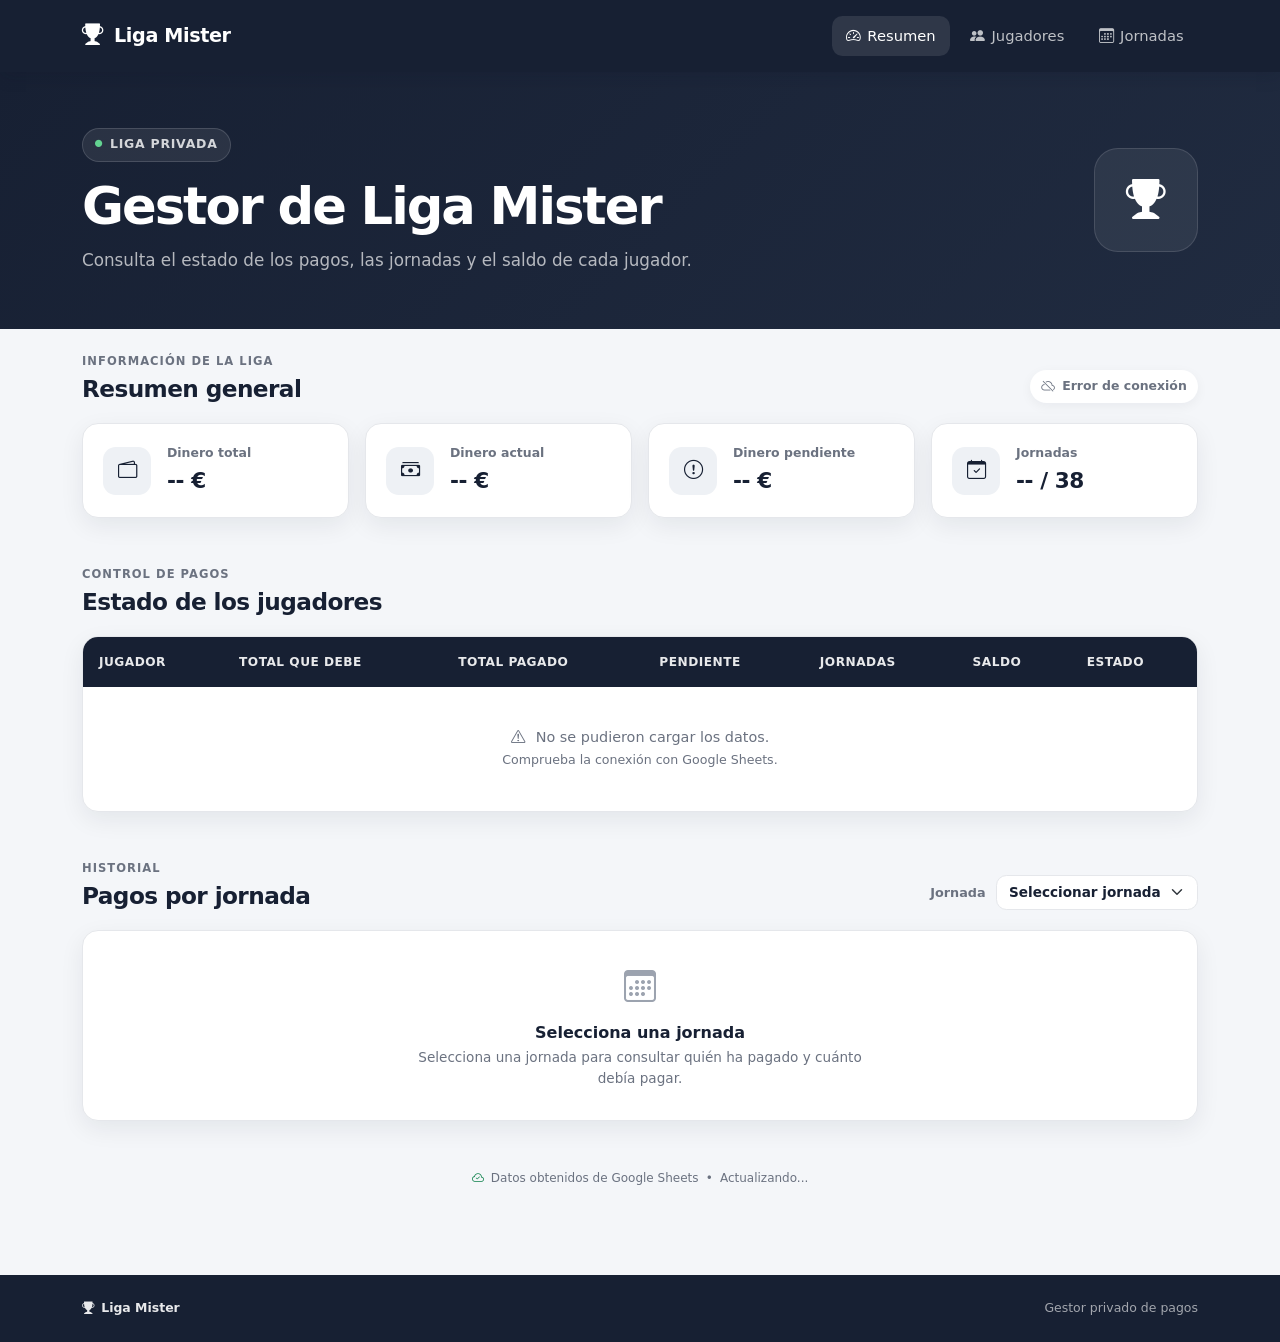
==== index.html @ 9e9d34be "Add files via upload" ====
<!DOCTYPE html>

<html lang="es">
<head>
    <meta charset="UTF-8">
    <meta name="viewport" content="width=device-width, initial-scale=1.0">

 
<title>Gestor Liga Mister</title>

<!-- Bootstrap -->
<link
    href="https://cdn.jsdelivr.net/npm/bootstrap@5.3.3/dist/css/bootstrap.min.css"
    rel="stylesheet"
>

<!-- Iconos Bootstrap -->
<link
    rel="stylesheet"
    href="https://cdn.jsdelivr.net/npm/bootstrap-icons@1.11.3/font/bootstrap-icons.min.css"
>

<!-- CSS propio -->
<link rel="stylesheet" href="style.css">
 

</head>

<body>

 
<!-- ==========================================
     NAVBAR
=========================================== -->
<nav class="navbar navbar-expand-lg navbar-dark">
    <div class="container">

        <a class="navbar-brand" href="#">
            <i class="bi bi-trophy-fill"></i>
            Liga Mister
        </a>

        <button
            class="navbar-toggler"
            type="button"
            data-bs-toggle="collapse"
            data-bs-target="#menuPrincipal"
            aria-controls="menuPrincipal"
            aria-expanded="false"
            aria-label="Mostrar menú"
        >
            <span class="navbar-toggler-icon"></span>
        </button>

        <div class="collapse navbar-collapse" id="menuPrincipal">
            <ul class="navbar-nav ms-auto">

                <li class="nav-item">
                    <a class="nav-link active" href="#resumen">
                        <i class="bi bi-speedometer2"></i>
                        Resumen
                    </a>
                </li>

                <li class="nav-item">
                    <a class="nav-link" href="#jugadores">
                        <i class="bi bi-people-fill"></i>
                        Jugadores
                    </a>
                </li>

                <li class="nav-item">
                    <a class="nav-link" href="#jornadas">
                        <i class="bi bi-calendar3"></i>
                        Jornadas
                    </a>
                </li>

            </ul>
        </div>

    </div>
</nav>


<!-- ==========================================
     CABECERA
=========================================== -->
<header class="hero">
    <div class="container">

        <div class="hero-content">

            <div>
                <span class="hero-badge">
                    <i class="bi bi-circle-fill"></i>
                    Liga privada
                </span>

                <h1>Gestor de Liga Mister</h1>

                <p>
                    Consulta el estado de los pagos, las jornadas
                    y el saldo de cada jugador.
                </p>
            </div>

            <div class="hero-icon">
                <i class="bi bi-trophy-fill"></i>
            </div>

        </div>

    </div>
</header>


<!-- ==========================================
     CONTENIDO PRINCIPAL
=========================================== -->
<main class="container py-4">


    <!-- ======================================
         RESUMEN GENERAL
    ======================================= -->
    <section id="resumen">

        <div class="section-header">
            <div>
                <span class="section-subtitle">INFORMACIÓN DE LA LIGA</span>
                <h2>Resumen general</h2>
            </div>

            <span id="estadoConexion" class="connection-status">
                <i class="bi bi-arrow-repeat"></i>
                Cargando...
            </span>
        </div>


        <div class="row g-3">

            <!-- Dinero total -->
            <div class="col-12 col-md-6 col-xl-3">
                <div class="stat-card">
                    <div class="stat-icon">
                        <i class="bi bi-wallet2"></i>
                    </div>

                    <div>
                        <span class="stat-label">Dinero total</span>
                        <strong id="dineroTotal">-- €</strong>
                    </div>
                </div>
            </div>


            <!-- Dinero actual -->
            <div class="col-12 col-md-6 col-xl-3">
                <div class="stat-card">
                    <div class="stat-icon">
                        <i class="bi bi-cash-stack"></i>
                    </div>

                    <div>
                        <span class="stat-label">Dinero actual</span>
                        <strong id="dineroActual">-- €</strong>
                    </div>
                </div>
            </div>


            <!-- Dinero pendiente -->
            <div class="col-12 col-md-6 col-xl-3">
                <div class="stat-card">
                    <div class="stat-icon">
                        <i class="bi bi-exclamation-circle"></i>
                    </div>

                    <div>
                        <span class="stat-label">Dinero pendiente</span>
                        <strong id="dineroPendiente">-- €</strong>
                    </div>
                </div>
            </div>


            <!-- Jornadas -->
            <div class="col-12 col-md-6 col-xl-3">
                <div class="stat-card">
                    <div class="stat-icon">
                        <i class="bi bi-calendar-check"></i>
                    </div>

                    <div>
                        <span class="stat-label">Jornadas</span>
                        <strong id="jornadasCompletadas">-- / 38</strong>
                    </div>
                </div>
            </div>

        </div>

    </section>


    <!-- ======================================
         JUGADORES
    ======================================= -->
    <section id="jugadores" class="mt-5">

        <div class="section-header">
            <div>
                <span class="section-subtitle">CONTROL DE PAGOS</span>
                <h2>Estado de los jugadores</h2>
            </div>
        </div>


        <div class="table-container">

            <div class="table-responsive">

                <table class="table players-table">

                    <thead>
                        <tr>
                            <th>Jugador</th>
                            <th>Total que debe</th>
                            <th>Total pagado</th>
                            <th>Pendiente</th>
                            <th>Jornadas</th>
                            <th>Saldo</th>
                            <th>Estado</th>
                        </tr>
                    </thead>

                    <tbody id="tablaJugadores">

                        <!--
                            Los jugadores se cargarán
                            automáticamente desde Google Sheets
                            mediante script.js.
                        -->

                        <tr>
                            <td colspan="7" class="loading-cell">
                                <i class="bi bi-arrow-repeat"></i>
                                Cargando jugadores...
                            </td>
                        </tr>

                    </tbody>

                </table>

            </div>

        </div>

    </section>


    <!-- ======================================
         JORNADAS
    ======================================= -->
    <section id="jornadas" class="mt-5">

        <div class="section-header">

            <div>
                <span class="section-subtitle">HISTORIAL</span>
                <h2>Pagos por jornada</h2>
            </div>

            <div class="jornada-selector">

                <label for="selectorJornada">
                    Jornada
                </label>

                <select id="selectorJornada" class="form-select">

                    <option value="">
                        Seleccionar jornada
                    </option>

                </select>

            </div>

        </div>


        <div id="jornadaInfo" class="jornada-info">

            <div class="empty-state">

                <i class="bi bi-calendar3"></i>

                <h3>Selecciona una jornada</h3>

                <p>
                    Selecciona una jornada para consultar
                    quién ha pagado y cuánto debía pagar.
                </p>

            </div>

        </div>

    </section>


    <!-- ======================================
         TABLA DE JORNADA
    ======================================= -->
    <section id="detalleJornada" class="mt-4 d-none">

        <div class="table-container">

            <div class="table-responsive">

                <table class="table jornada-table">

                    <thead>
                        <tr>
                            <th>Jugador</th>
                            <th>Posición</th>
                            <th>Cantidad</th>
                            <th>Pago</th>
                            <th>Estado</th>
                        </tr>
                    </thead>

                    <tbody id="tablaJornada">

                    </tbody>

                </table>

            </div>

        </div>

    </section>


    <!-- ======================================
         ÚLTIMA ACTUALIZACIÓN
    ======================================= -->
    <div class="last-update">

        <i class="bi bi-cloud-check"></i>

        <span>
            Datos obtenidos de Google Sheets
        </span>

        <span>•</span>

        <span id="ultimaActualizacion">
            Actualizando...
        </span>

    </div>

</main>


<!-- ==========================================
     FOOTER
=========================================== -->
<footer>

    <div class="container">

        <div class="footer-content">

            <span>
                <i class="bi bi-trophy-fill"></i>
                Liga Mister
            </span>

            <span>
                Gestor privado de pagos
            </span>

        </div>

    </div>

</footer>


<!-- Bootstrap JS -->
<script
    src="https://cdn.jsdelivr.net/npm/bootstrap@5.3.3/dist/js/bootstrap.bundle.min.js">
</script>

<!-- JavaScript propio -->
<script src="script.js"></script>
 

</body>
</html>
---- style.css ----
/* =========================================================
VARIABLES
========================================================= */

:root {
--color-fondo: #f4f6f9;
--color-superficie: #ffffff;
--color-superficie-2: #f8fafc;

--color-principal: #172033;
--color-principal-2: #202b40;

--color-texto: #172033;
--color-texto-secundario: #6b7280;
--color-texto-claro: #ffffff;

--color-borde: #e5e7eb;

--color-exito: #198754;
--color-exito-fondo: #eaf7ef;

--color-pendiente: #dc3545;
--color-pendiente-fondo: #fdf0f1;

--color-aviso: #f59e0b;
--color-aviso-fondo: #fff7e6;

--sombra: 0 0.5rem 1.5rem rgba(15, 23, 42, 0.07);
--sombra-hover: 0 0.75rem 2rem rgba(15, 23, 42, 0.12);

--radio: 1rem;
--radio-pequeno: 0.65rem;
}

/* =========================================================
GENERAL
========================================================= */

* {
  box-sizing: border-box;
  }

html {
scroll-behavior: smooth;
}

body {
margin: 0;
background: var(--color-fondo);
color: var(--color-texto);
font-family:
Inter,
system-ui,
-apple-system,
BlinkMacSystemFont,
"Segoe UI",
sans-serif;
line-height: 1.5;
}

a {
text-decoration: none;
}

section {
scroll-margin-top: 5rem;
}

/* =========================================================
NAVBAR
========================================================= */

.navbar {
background: var(--color-principal);
min-height: 4.5rem;
box-shadow: 0 0.25rem 1rem rgba(15, 23, 42, 0.15);
}

.navbar-brand {
display: flex;
align-items: center;
gap: 0.65rem;

 
color: #ffffff !important;

font-size: 1.2rem;
font-weight: 700;
letter-spacing: -0.02em;
 

}

.navbar-brand i {
font-size: 1.35rem;
}

.navbar-nav {
gap: 0.35rem;
}

.nav-link {
display: flex;
align-items: center;
gap: 0.4rem;

 
color: rgba(255, 255, 255, 0.72) !important;

padding: 0.55rem 0.9rem !important;

border-radius: var(--radio-pequeno);

font-size: 0.92rem;
font-weight: 500;

transition:
    background-color 0.2s ease,
    color 0.2s ease;
 

}

.nav-link:hover,
.nav-link.active {
color: #ffffff !important;
background: rgba(255, 255, 255, 0.1);
}

.navbar-toggler {
border-color: rgba(255, 255, 255, 0.25);
}

.navbar-toggler:focus {
box-shadow: none;
}

/* =========================================================
HERO
========================================================= */

.hero {
background:
linear-gradient(
135deg,
var(--color-principal),
var(--color-principal-2)
);

 
color: var(--color-texto-claro);

padding: 3.5rem 0;
 

}

.hero-content {
display: flex;
align-items: center;
justify-content: space-between;

 
gap: 2rem;
 

}

.hero-badge {
display: inline-flex;
align-items: center;
gap: 0.45rem;

 
margin-bottom: 0.9rem;
padding: 0.4rem 0.75rem;

border: 1px solid rgba(255, 255, 255, 0.14);
border-radius: 2rem;

background: rgba(255, 255, 255, 0.08);

color: rgba(255, 255, 255, 0.8);

font-size: 0.78rem;
font-weight: 600;
text-transform: uppercase;
letter-spacing: 0.06em;
 

}

.hero-badge i {
color: #63d391;
font-size: 0.45rem;
}

.hero h1 {
margin: 0 0 0.65rem;

 
font-size: clamp(2rem, 4vw, 3.2rem);
font-weight: 800;

letter-spacing: -0.04em;
 

}

.hero p {
max-width: 40rem;

 
margin: 0;

color: rgba(255, 255, 255, 0.68);

font-size: 1.05rem;
 

}

.hero-icon {
display: flex;
align-items: center;
justify-content: center;

 
width: 6.5rem;
height: 6.5rem;

flex-shrink: 0;

border: 1px solid rgba(255, 255, 255, 0.12);
border-radius: 1.5rem;

background: rgba(255, 255, 255, 0.07);

font-size: 2.5rem;
 

}

/* =========================================================
CABECERAS DE SECCIÓN
========================================================= */

.section-header {
display: flex;
align-items: flex-end;
justify-content: space-between;

 
gap: 1.5rem;

margin-bottom: 1.25rem;
 

}

.section-subtitle {
display: block;

 
margin-bottom: 0.3rem;

color: var(--color-texto-secundario);

font-size: 0.72rem;
font-weight: 700;
letter-spacing: 0.09em;
 

}

.section-header h2 {
margin: 0;

 
color: var(--color-principal);

font-size: 1.45rem;
font-weight: 750;

letter-spacing: -0.025em;
 

}

/* =========================================================
ESTADO DE CONEXIÓN
========================================================= */

.connection-status {
display: inline-flex;
align-items: center;
gap: 0.45rem;

 
padding: 0.4rem 0.7rem;

border-radius: 2rem;

background: var(--color-superficie);

color: var(--color-texto-secundario);

box-shadow: 0 0.2rem 0.75rem rgba(15, 23, 42, 0.05);

font-size: 0.78rem;
font-weight: 600;
 

}

.connection-status i {
font-size: 0.85rem;
}

/* =========================================================
TARJETAS DE ESTADÍSTICAS
========================================================= */

.stat-card {
display: flex;
align-items: center;

 
gap: 1rem;

height: 100%;

padding: 1.25rem;

border: 1px solid var(--color-borde);
border-radius: var(--radio);

background: var(--color-superficie);

box-shadow: var(--sombra);

transition:
    transform 0.2s ease,
    box-shadow 0.2s ease;
 

}

.stat-card:hover {
transform: translateY(-0.15rem);
box-shadow: var(--sombra-hover);
}

.stat-icon {
display: flex;
align-items: center;
justify-content: center;

 
width: 3rem;
height: 3rem;

flex-shrink: 0;

border-radius: 0.8rem;

background: #eef1f5;

color: var(--color-principal);

font-size: 1.2rem;
 

}

.stat-label {
display: block;

margin-bottom: 0.15rem;

color: var(--color-texto-secundario);

font-size: 0.78rem;
font-weight: 600;


}

.stat-card strong {
display: block;

 
color: var(--color-principal);

font-size: 1.35rem;
font-weight: 750;

letter-spacing: -0.02em;
 

}

/* =========================================================
TABLAS
========================================================= */

.table-container {
overflow: hidden;
border: 1px solid var(--color-borde);
border-radius: var(--radio);

background: var(--color-superficie);

box-shadow: var(--sombra);
}

.table {
margin: 0;

 
--bs-table-bg: transparent;
 

}

.players-table thead,
.jornada-table thead {
background: var(--color-principal);
}

.players-table thead th,
.jornada-table thead th {
padding: 1rem;

 
border: 0;

color: rgba(255, 255, 255, 0.9);

font-size: 0.76rem;
font-weight: 700;

text-transform: uppercase;
letter-spacing: 0.04em;

white-space: nowrap;
 

}

.players-table tbody td,
.jornada-table tbody td {
padding: 1rem;

 
border-color: var(--color-borde);

color: var(--color-texto);

font-size: 0.9rem;

vertical-align: middle;
 

}

.players-table tbody tr,
.jornada-table tbody tr {
transition: background-color 0.15s ease;
}

.players-table tbody tr:hover,
.jornada-table tbody tr:hover {
background: var(--color-superficie-2);
}

.players-table tbody tr:last-child td,
.jornada-table tbody tr:last-child td {
border-bottom: 0;
}

/* =========================================================
CELDA DE JUGADOR
========================================================= */

.player-name {
display: flex;
align-items: center;
gap: 0.7rem;

 
font-weight: 700;
 

}

.player-avatar {
display: flex;
align-items: center;
justify-content: center;

 
width: 2.2rem;
height: 2.2rem;

flex-shrink: 0;

border-radius: 50%;

background: var(--color-principal);

color: #ffffff;

font-size: 0.75rem;
font-weight: 700;
 

}

/* =========================================================
ESTADOS
========================================================= */

.status-badge {
display: inline-flex;
align-items: center;
gap: 0.35rem;

 
padding: 0.4rem 0.65rem;

border-radius: 2rem;

font-size: 0.74rem;
font-weight: 700;

white-space: nowrap;
 

}

.status-badge.paid {
background: var(--color-exito-fondo);
color: var(--color-exito);
}

.status-badge.pending {
background: var(--color-pendiente-fondo);
color: var(--color-pendiente);
}

.status-badge.partial {
background: var(--color-aviso-fondo);
color: #a16207;
}

/* =========================================================
CANTIDADES
========================================================= */

.amount {
font-weight: 700;
white-space: nowrap;
}

.amount-positive {
color: var(--color-exito);
}

.amount-negative {
color: var(--color-pendiente);
}

.amount-neutral {
color: var(--color-texto);
}

/* =========================================================
JORNADAS
========================================================= */

.jornada-selector {
display: flex;
align-items: center;

 
gap: 0.65rem;
 

}

.jornada-selector label {
color: var(--color-texto-secundario);

 
font-size: 0.8rem;
font-weight: 600;

white-space: nowrap;
 

}

.jornada-selector .form-select {
min-width: 10rem;

 
border-color: var(--color-borde);
border-radius: var(--radio-pequeno);

background-color: var(--color-superficie);

color: var(--color-texto);

font-size: 0.85rem;
font-weight: 600;
 

}

.jornada-selector .form-select:focus {
border-color: #9ca3af;

 
box-shadow: 0 0 0 0.2rem rgba(23, 32, 51, 0.08);
 

}

/* =========================================================
INFORMACIÓN DE JORNADA
========================================================= */

.jornada-info {
min-height: 10rem;

 
border: 1px solid var(--color-borde);
border-radius: var(--radio);

background: var(--color-superficie);

box-shadow: var(--sombra);
 

}

.empty-state {
display: flex;
flex-direction: column;
align-items: center;
justify-content: center;

 
min-height: 10rem;

padding: 2rem;

text-align: center;
 

}

.empty-state > i {
margin-bottom: 0.75rem;

 
color: #9ca3af;

font-size: 2rem;
 

}

.empty-state h3 {
margin: 0 0 0.35rem;

 
color: var(--color-principal);

font-size: 1rem;
font-weight: 700;
 

}

.empty-state p {
max-width: 30rem;

 
margin: 0;

color: var(--color-texto-secundario);

font-size: 0.85rem;
 

}

/* =========================================================
CARGANDO
========================================================= */

.loading-cell {
padding: 2.5rem !important;

 
color: var(--color-texto-secundario) !important;

text-align: center;
 

}

.loading-cell i {
display: inline-block;

 
margin-right: 0.4rem;

animation: girar 1s linear infinite;
 

}

@keyframes girar {
from {
transform: rotate(0deg);
}

 
to {
    transform: rotate(360deg);
}
 

}

/* =========================================================
ÚLTIMA ACTUALIZACIÓN
========================================================= */

.last-update {
display: flex;
align-items: center;
justify-content: center;

 
gap: 0.45rem;

margin-top: 2rem;
padding: 1rem;

color: var(--color-texto-secundario);

font-size: 0.75rem;

text-align: center;
 

}

.last-update i {
color: var(--color-exito);
}

/* =========================================================
FOOTER
========================================================= */

footer {
margin-top: 3rem;

 
background: var(--color-principal);

color: rgba(255, 255, 255, 0.6);
 

}

.footer-content {
display: flex;
align-items: center;
justify-content: space-between;

 
gap: 1rem;

padding: 1.5rem 0;

font-size: 0.78rem;
 

}

.footer-content span:first-child {
display: flex;
align-items: center;
gap: 0.45rem;

 
color: rgba(255, 255, 255, 0.9);

font-weight: 700;
 

}

/* =========================================================
RESPONSIVE - TABLET
========================================================= */

@media (max-width: 991.98px) {

 
.hero {
    padding: 3rem 0;
}

.hero-icon {
    width: 5.5rem;
    height: 5.5rem;
}

.section-header {
    align-items: flex-start;
    flex-direction: column;
}

.jornada-selector {
    width: 100%;
}

.jornada-selector .form-select {
    width: 100%;
}
 

}

/* =========================================================
RESPONSIVE - MÓVIL
========================================================= */

@media (max-width: 767.98px) {

 
.hero {
    padding: 2.5rem 0;
}

.hero-content {
    align-items: flex-start;
}

.hero-icon {
    display: none;
}

.hero h1 {
    font-size: 2rem;
}

.hero p {
    font-size: 0.92rem;
}

.section-header {
    margin-bottom: 1rem;
}

.section-header h2 {
    font-size: 1.25rem;
}

.connection-status {
    align-self: flex-start;
}

.stat-card {
    padding: 1rem;
}

.stat-card strong {
    font-size: 1.2rem;
}

.players-table thead th,
.players-table tbody td,
.jornada-table thead th,
.jornada-table tbody td {
    padding: 0.8rem;
}

.footer-content {
    align-items: flex-start;
    flex-direction: column;
}
 

}

/* =========================================================
RESPONSIVE - MÓVIL PEQUEÑO
========================================================= */

@media (max-width: 575.98px) {

 
main.container {
    padding-left: 1rem;
    padding-right: 1rem;
}

.hero h1 {
    font-size: 1.8rem;
}

.stat-card {
    min-height: 5rem;
}

.jornada-selector {
    align-items: flex-start;
    flex-direction: column;
}

.jornada-selector label {
    margin-bottom: -0.25rem;
}

.last-update {
    align-items: flex-start;
    flex-wrap: wrap;
}
}

/* =========================================================
   TABLAS EN MÓVIL - FORMATO TARJETA
========================================================= */

@media (max-width: 767.98px) {

    /* -----------------------------------------------------
       TABLA DE JUGADORES
    ----------------------------------------------------- */

    .players-table {
        width: 100%;
        min-width: 0 !important;
        border-collapse: separate;
        border-spacing: 0 0.75rem;
    }

    .players-table thead {
        display: none;
    }

    .players-table tbody {
        display: block;
        width: 100%;
    }

    .players-table tbody tr {
        display: grid;
        grid-template-columns: 1fr 1fr;
        gap: 0;

        width: 100%;

        margin: 0;
        padding: 0.9rem;

        border: 1px solid var(--color-borde);
        border-radius: var(--radio);

        background: var(--color-superficie);

        box-shadow: var(--sombra);

        transition:
            transform 0.2s ease,
            box-shadow 0.2s ease;
    }

    .players-table tbody tr:hover {
        background: var(--color-superficie);
        transform: none;
        box-shadow: var(--sombra-hover);
    }

    .players-table tbody td {
        display: flex;
        align-items: center;
        justify-content: space-between;

        min-width: 0;

        padding: 0.65rem 0;

        border: 0;
        border-bottom: 1px solid var(--color-borde);

        font-size: 0.85rem;

        text-align: right;
    }

    .players-table tbody td:last-child {
        border-bottom: 0;
    }

    /* -----------------------------------------------------
       NOMBRE DEL JUGADOR
       Ocupa toda la primera fila
    ----------------------------------------------------- */

    .players-table tbody td:first-child {
        grid-column: 1 / -1;

        justify-content: flex-start;

        padding-top: 0;
        padding-bottom: 0.85rem;

        margin-bottom: 0.2rem;

        border-bottom: 1px solid var(--color-borde);

        text-align: left;
    }

    .players-table .player-name {
        width: 100%;
        gap: 0.65rem;
    }

    .players-table .player-avatar {
        width: 2.3rem;
        height: 2.3rem;
    }

    /* -----------------------------------------------------
       ETIQUETAS DE LOS CAMPOS
    ----------------------------------------------------- */

    .players-table tbody td:nth-child(2)::before {
        content: "Total que debe";
    }

    .players-table tbody td:nth-child(3)::before {
        content: "Total pagado";
    }

    .players-table tbody td:nth-child(4)::before {
        content: "Pendiente";
    }

    .players-table tbody td:nth-child(5)::before {
        content: "Jornadas";
    }

    .players-table tbody td:nth-child(6)::before {
        content: "Saldo";
    }

    .players-table tbody td:nth-child(7)::before {
        content: "Estado";
    }

    .players-table tbody td::before {
        color: var(--color-texto-secundario);

        font-size: 0.76rem;
        font-weight: 600;

        text-align: left;
    }

    /* -----------------------------------------------------
       ESTADO
    ----------------------------------------------------- */

    .players-table tbody td:last-child {
        border-bottom: 0;
    }


    /* =====================================================
       TABLA DE JORNADA
    ===================================================== */

    .jornada-table {
        width: 100%;
        min-width: 0 !important;

        border-collapse: separate;
        border-spacing: 0 0.75rem;
    }

    .jornada-table thead {
        display: none;
    }

    .jornada-table tbody {
        display: block;
        width: 100%;
    }

    .jornada-table tbody tr {
        display: grid;
        grid-template-columns: 1fr 1fr;

        width: 100%;

        margin-bottom: 0.75rem;
        padding: 0.9rem;

        border: 1px solid var(--color-borde);
        border-radius: var(--radio);

        background: var(--color-superficie);

        box-shadow: var(--sombra);
    }

    .jornada-table tbody tr:hover {
        background: var(--color-superficie);
    }

    .jornada-table tbody td {
        display: flex;
        align-items: center;
        justify-content: space-between;

        min-width: 0;

        padding: 0.65rem 0;

        border: 0;
        border-bottom: 1px solid var(--color-borde);

        font-size: 0.84rem;

        text-align: right;
    }

    .jornada-table tbody td:first-child {
        grid-column: 1 / -1;

        justify-content: flex-start;

        padding-top: 0;
        padding-bottom: 0.85rem;

        margin-bottom: 0.2rem;

        border-bottom: 1px solid var(--color-borde);

        font-weight: 700;

        text-align: left;
    }

    .jornada-table tbody td:last-child {
        border-bottom: 0;
    }

    /* -----------------------------------------------------
       ETIQUETAS TABLA JORNADA
       
       Si tu tabla tiene estas columnas:
       Jugador / Cantidad / Pagado / Posición / Estado
    ----------------------------------------------------- */
.jornada-table tbody td:nth-child(2)::before {
    content: "Posición";
}

.jornada-table tbody td:nth-child(3)::before {
    content: "Cantidad";
}

.jornada-table tbody td:nth-child(4)::before {
    content: "Pagado";
}

.jornada-table tbody td:nth-child(5)::before {
    content: "Estado";
}

    .jornada-table tbody td::before {
        color: var(--color-texto-secundario);

        font-size: 0.76rem;
        font-weight: 600;
        margin-right: 1rem;
        text-align: left;
    }


    /* =====================================================
       CONTENEDORES
    ===================================================== */

    .table-container {
        overflow: visible;

        border: 0;
        background: transparent;
        box-shadow: none;
    }

    .players-table-wrapper,
    .jornada-table-wrapper {
        overflow: visible;
    }
}


/* =========================================================
   MÓVILES MUY PEQUEÑOS
========================================================= */

@media (max-width: 400px) {

    .players-table tbody tr,
    .jornada-table tbody tr {
        padding: 0.8rem;
    }

    .players-table tbody td,
    .jornada-table tbody td {
        font-size: 0.82rem;
    }

    .players-table tbody td::before,
    .jornada-table tbody td::before {
        font-size: 0.72rem;
    }

    .players-table .player-avatar {
        width: 2.1rem;
        height: 2.1rem;
    }
}
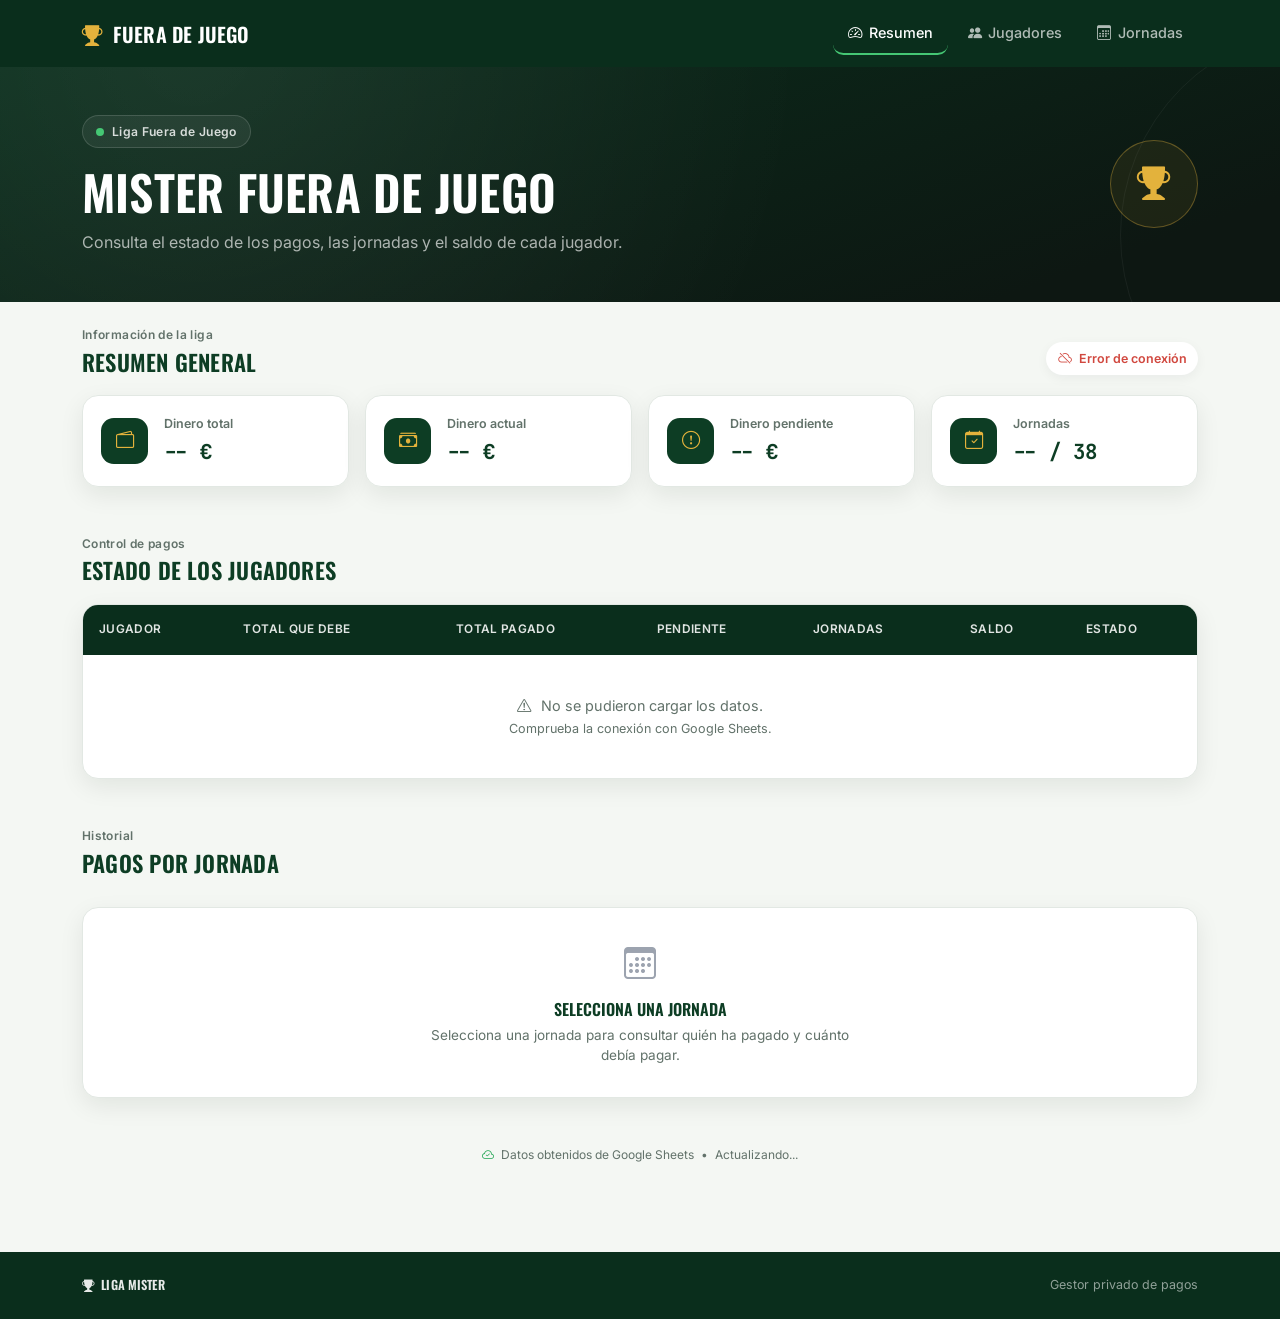
==== commit ecbd8acd: "Add files via upload" ====
--- a/index.html
+++ b/index.html
@@ -37,7 +37,7 @@
 
         <a class="navbar-brand" href="#">
             <i class="bi bi-trophy-fill"></i>
-            Liga Mister
+            Fuera de Juego
         </a>
 
         <button
@@ -93,11 +93,11 @@
 
             <div>
                 <span class="hero-badge">
-                    <i class="bi bi-circle-fill"></i>
-                    Liga privada
+                    <span class="punto-en-vivo"></span>
+                    Liga Fuera de Juego
                 </span>
 
-                <h1>Gestor de Liga Mister</h1>
+                <h1>Mister Fuera de Juego</h1>
 
                 <p>
                     Consulta el estado de los pagos, las jornadas
@@ -128,11 +128,11 @@
 
         <div class="section-header">
             <div>
-                <span class="section-subtitle">INFORMACIÓN DE LA LIGA</span>
+                <span class="section-subtitle">Información de la liga</span>
                 <h2>Resumen general</h2>
             </div>
 
-            <span id="estadoConexion" class="connection-status">
+            <span id="estadoConexion" class="connection-status status-loading">
                 <i class="bi bi-arrow-repeat"></i>
                 Cargando...
             </span>
@@ -142,7 +142,7 @@
         <div class="row g-3">
 
             <!-- Dinero total -->
-            <div class="col-12 col-md-6 col-xl-3">
+            <div class="col-6 col-xl-3">
                 <div class="stat-card">
                     <div class="stat-icon">
                         <i class="bi bi-wallet2"></i>
@@ -157,7 +157,7 @@
 
 
             <!-- Dinero actual -->
-            <div class="col-12 col-md-6 col-xl-3">
+            <div class="col-6 col-xl-3">
                 <div class="stat-card">
                     <div class="stat-icon">
                         <i class="bi bi-cash-stack"></i>
@@ -172,7 +172,7 @@
 
 
             <!-- Dinero pendiente -->
-            <div class="col-12 col-md-6 col-xl-3">
+            <div class="col-6 col-xl-3">
                 <div class="stat-card">
                     <div class="stat-icon">
                         <i class="bi bi-exclamation-circle"></i>
@@ -187,7 +187,7 @@
 
 
             <!-- Jornadas -->
-            <div class="col-12 col-md-6 col-xl-3">
+            <div class="col-6 col-xl-3">
                 <div class="stat-card">
                     <div class="stat-icon">
                         <i class="bi bi-calendar-check"></i>
@@ -212,7 +212,7 @@
 
         <div class="section-header">
             <div>
-                <span class="section-subtitle">CONTROL DE PAGOS</span>
+                <span class="section-subtitle">Control de pagos</span>
                 <h2>Estado de los jugadores</h2>
             </div>
         </div>
@@ -270,23 +270,29 @@
         <div class="section-header">
 
             <div>
-                <span class="section-subtitle">HISTORIAL</span>
+                <span class="section-subtitle">Historial</span>
                 <h2>Pagos por jornada</h2>
             </div>
 
-            <div class="jornada-selector">
-
-                <label for="selectorJornada">
-                    Jornada
-                </label>
-
-                <select id="selectorJornada" class="form-select">
-
-                    <option value="">
-                        Seleccionar jornada
-                    </option>
-
-                </select>
+        </div>
+
+        <!--
+            Calendario de jornadas en formato de fichas
+            deslizables, en lugar de un desplegable.
+        -->
+        <div class="jornada-selector-wrapper">
+
+            <div
+                id="selectorJornada"
+                class="jornada-pills"
+                role="tablist"
+                aria-label="Selector de jornada"
+            >
+
+                <!--
+                    Las fichas de jornada se generan
+                    automáticamente mediante script.js.
+                -->
 
             </div>
 
@@ -404,4 +410,4 @@
  
 
 </body>
-</html>
+</html>
--- a/style.css
+++ b/style.css
@@ -1,35 +1,58 @@
+/* =========================================================
+FUENTES
+========================================================= */
+
+@import url("https://fonts.googleapis.com/css2?family=Oswald:wght@500;600;700&family=Inter:wght@400;500;600;700&family=JetBrains+Mono:wght@500;700&display=swap");
+
 /* =========================================================
 VARIABLES
+
+Paleta "Marcador nocturno": césped bajo focos de estadio.
 ========================================================= */
 
 :root {
---color-fondo: #f4f6f9;
+--color-fondo: #0d1712;
+--color-fondo-2: #142219;
+
 --color-superficie: #ffffff;
---color-superficie-2: #f8fafc;
-
---color-principal: #172033;
---color-principal-2: #202b40;
-
---color-texto: #172033;
---color-texto-secundario: #6b7280;
+--color-superficie-2: #f4f7f3;
+
+--color-principal: #0d3d24;
+--color-principal-2: #0a2e1c;
+
+--color-cesped: #2ba85a;
+--color-cesped-claro: #45c774;
+
+--color-oro: #e3b23c;
+--color-oro-fondo: #fbf1dc;
+
+--color-texto: #142219;
+--color-texto-secundario: #62726a;
 --color-texto-claro: #ffffff;
 
---color-borde: #e5e7eb;
-
---color-exito: #198754;
---color-exito-fondo: #eaf7ef;
-
---color-pendiente: #dc3545;
---color-pendiente-fondo: #fdf0f1;
-
---color-aviso: #f59e0b;
---color-aviso-fondo: #fff7e6;
-
---sombra: 0 0.5rem 1.5rem rgba(15, 23, 42, 0.07);
---sombra-hover: 0 0.75rem 2rem rgba(15, 23, 42, 0.12);
+--color-borde: #e2e8e3;
+--color-borde-oscuro: rgba(255, 255, 255, 0.12);
+
+--color-exito: #2ba85a;
+--color-exito-fondo: #e9f7ee;
+
+--color-pendiente: #d1483f;
+--color-pendiente-fondo: #fbeae8;
+
+--color-aviso: #e3b23c;
+--color-aviso-fondo: #fbf1dc;
+
+--fuente-titular: "Oswald", "Segoe UI", sans-serif;
+--fuente-cuerpo: "Inter", system-ui, -apple-system, "Segoe UI", sans-serif;
+--fuente-marcador: "JetBrains Mono", "Courier New", monospace;
+
+--sombra: 0 0.5rem 1.5rem rgba(10, 25, 15, 0.08);
+--sombra-hover: 0 0.9rem 2rem rgba(10, 25, 15, 0.14);
 
 --radio: 1rem;
 --radio-pequeno: 0.65rem;
+
+--velocidad: 0.2s;
 }
 
 /* =========================================================
@@ -37,24 +60,34 @@
 ========================================================= */
 
 * {
-  box-sizing: border-box;
-  }
+box-sizing: border-box;
+}
 
 html {
 scroll-behavior: smooth;
 }
 
+@media (prefers-reduced-motion: reduce) {
+
+    html {
+        scroll-behavior: auto;
+    }
+
+    *,
+    *::before,
+    *::after {
+        animation-duration: 0.001ms !important;
+        animation-iteration-count: 1 !important;
+        transition-duration: 0.001ms !important;
+        scroll-behavior: auto !important;
+    }
+}
+
 body {
 margin: 0;
-background: var(--color-fondo);
+background: var(--color-superficie-2);
 color: var(--color-texto);
-font-family:
-Inter,
-system-ui,
--apple-system,
-BlinkMacSystemFont,
-"Segoe UI",
-sans-serif;
+font-family: var(--fuente-cuerpo);
 line-height: 1.5;
 }
 
@@ -66,37 +99,51 @@
 scroll-margin-top: 5rem;
 }
 
+h1,
+h2,
+h3 {
+font-family: var(--fuente-titular);
+}
+
+:focus-visible {
+outline: 2px solid var(--color-cesped);
+outline-offset: 2px;
+}
+
 /* =========================================================
 NAVBAR
 ========================================================= */
 
 .navbar {
-background: var(--color-principal);
-min-height: 4.5rem;
-box-shadow: 0 0.25rem 1rem rgba(15, 23, 42, 0.15);
+background: var(--color-principal-2);
+min-height: 4.2rem;
+box-shadow: 0 0.25rem 1rem rgba(5, 15, 9, 0.35);
 }
 
 .navbar-brand {
 display: flex;
 align-items: center;
-gap: 0.65rem;
+gap: 0.6rem;
 
  
 color: #ffffff !important;
 
-font-size: 1.2rem;
-font-weight: 700;
-letter-spacing: -0.02em;
+font-family: var(--fuente-titular);
+font-size: 1.25rem;
+font-weight: 600;
+letter-spacing: 0.01em;
+text-transform: uppercase;
  
 
 }
 
 .navbar-brand i {
-font-size: 1.35rem;
+color: var(--color-oro);
+font-size: 1.3rem;
 }
 
 .navbar-nav {
-gap: 0.35rem;
+gap: 0.3rem;
 }
 
 .nav-link {
@@ -105,26 +152,32 @@
 gap: 0.4rem;
 
  
-color: rgba(255, 255, 255, 0.72) !important;
-
-padding: 0.55rem 0.9rem !important;
+color: rgba(255, 255, 255, 0.68) !important;
+
+padding: 0.6rem 0.95rem !important;
 
 border-radius: var(--radio-pequeno);
-
-font-size: 0.92rem;
+border-bottom: 2px solid transparent;
+
+font-size: 0.9rem;
 font-weight: 500;
 
 transition:
-    background-color 0.2s ease,
-    color 0.2s ease;
- 
-
-}
-
-.nav-link:hover,
+    background-color var(--velocidad) ease,
+    color var(--velocidad) ease,
+    border-color var(--velocidad) ease;
+ 
+
+}
+
+.nav-link:hover {
+color: #ffffff !important;
+background: rgba(255, 255, 255, 0.08);
+}
+
 .nav-link.active {
+border-bottom-color: var(--color-cesped-claro);
 color: #ffffff !important;
-background: rgba(255, 255, 255, 0.1);
 }
 
 .navbar-toggler {
@@ -140,27 +193,52 @@
 ========================================================= */
 
 .hero {
+position: relative;
+overflow: hidden;
+
+ 
 background:
-linear-gradient(
-135deg,
-var(--color-principal),
-var(--color-principal-2)
-);
-
- 
+    radial-gradient(
+        circle at 15% -10%,
+        rgba(255, 255, 255, 0.07),
+        transparent 55%
+    ),
+    linear-gradient(
+        160deg,
+        var(--color-principal-2),
+        var(--color-fondo) 85%
+    );
+
 color: var(--color-texto-claro);
 
-padding: 3.5rem 0;
+padding: 3rem 0;
+ 
+
+}
+
+.hero::after {
+content: "";
+position: absolute;
+inset: auto -20% -60% auto;
+
+ 
+width: 26rem;
+height: 26rem;
+
+border: 1px solid rgba(255, 255, 255, 0.05);
+border-radius: 50%;
  
 
 }
 
 .hero-content {
+position: relative;
+
+ 
 display: flex;
 align-items: center;
 justify-content: space-between;
 
- 
 gap: 2rem;
  
 
@@ -169,53 +247,64 @@
 .hero-badge {
 display: inline-flex;
 align-items: center;
-gap: 0.45rem;
+gap: 0.5rem;
 
  
 margin-bottom: 0.9rem;
-padding: 0.4rem 0.75rem;
+padding: 0.4rem 0.8rem;
 
 border: 1px solid rgba(255, 255, 255, 0.14);
 border-radius: 2rem;
 
-background: rgba(255, 255, 255, 0.08);
-
-color: rgba(255, 255, 255, 0.8);
-
-font-size: 0.78rem;
+background: rgba(255, 255, 255, 0.06);
+
+color: rgba(255, 255, 255, 0.82);
+
+font-size: 0.76rem;
 font-weight: 600;
+letter-spacing: 0.03em;
+ 
+
+}
+
+.hero-badge .punto-en-vivo {
+display: inline-block;
+
+ 
+width: 0.5rem;
+height: 0.5rem;
+
+border-radius: 50%;
+
+background: var(--color-cesped-claro);
+
+animation: foco-pulso 2s ease-in-out infinite;
+ 
+
+}
+
+.hero h1 {
+margin: 0 0 0.6rem;
+
+ 
+font-size: clamp(1.9rem, 5vw, 3rem);
+font-weight: 600;
+
+letter-spacing: 0.005em;
 text-transform: uppercase;
-letter-spacing: 0.06em;
- 
-
-}
-
-.hero-badge i {
-color: #63d391;
-font-size: 0.45rem;
-}
-
-.hero h1 {
-margin: 0 0 0.65rem;
-
- 
-font-size: clamp(2rem, 4vw, 3.2rem);
-font-weight: 800;
-
-letter-spacing: -0.04em;
  
 
 }
 
 .hero p {
-max-width: 40rem;
+max-width: 34rem;
 
  
 margin: 0;
 
-color: rgba(255, 255, 255, 0.68);
-
-font-size: 1.05rem;
+color: rgba(255, 255, 255, 0.65);
+
+font-size: 1rem;
  
 
 }
@@ -226,17 +315,23 @@
 justify-content: center;
 
  
-width: 6.5rem;
-height: 6.5rem;
+position: relative;
+
+width: 5.5rem;
+height: 5.5rem;
 
 flex-shrink: 0;
 
-border: 1px solid rgba(255, 255, 255, 0.12);
-border-radius: 1.5rem;
-
-background: rgba(255, 255, 255, 0.07);
-
-font-size: 2.5rem;
+border: 1px solid rgba(227, 178, 60, 0.35);
+border-radius: 50%;
+
+background: rgba(227, 178, 60, 0.08);
+
+color: var(--color-oro);
+
+font-size: 2.1rem;
+
+animation: balon-flota 5s ease-in-out infinite;
  
 
 }
@@ -266,9 +361,9 @@
 
 color: var(--color-texto-secundario);
 
-font-size: 0.72rem;
-font-weight: 700;
-letter-spacing: 0.09em;
+font-size: 0.75rem;
+font-weight: 600;
+letter-spacing: 0.03em;
  
 
 }
@@ -279,10 +374,11 @@
  
 color: var(--color-principal);
 
-font-size: 1.45rem;
-font-weight: 750;
-
-letter-spacing: -0.025em;
+font-size: 1.4rem;
+font-weight: 600;
+
+letter-spacing: 0.01em;
+text-transform: uppercase;
  
 
 }
@@ -309,12 +405,30 @@
 
 font-size: 0.78rem;
 font-weight: 600;
+
+transition: color var(--velocidad) ease;
  
 
 }
 
 .connection-status i {
 font-size: 0.85rem;
+}
+
+.connection-status.status-online {
+color: var(--color-exito);
+}
+
+.connection-status.status-online i {
+animation: latido 2.4s ease-in-out infinite;
+}
+
+.connection-status.status-error {
+color: var(--color-pendiente);
+}
+
+.connection-status.status-loading i {
+animation: girar 1s linear infinite;
 }
 
 /* =========================================================
@@ -330,7 +444,7 @@
 
 height: 100%;
 
-padding: 1.25rem;
+padding: 1.15rem;
 
 border: 1px solid var(--color-borde);
 border-radius: var(--radio);
@@ -339,16 +453,27 @@
 
 box-shadow: var(--sombra);
 
+opacity: 0;
+
+animation: aparecer 0.5s ease forwards;
+
 transition:
-    transform 0.2s ease,
-    box-shadow 0.2s ease;
- 
-
-}
-
-.stat-card:hover {
-transform: translateY(-0.15rem);
-box-shadow: var(--sombra-hover);
+    transform var(--velocidad) ease,
+    box-shadow var(--velocidad) ease;
+ 
+
+}
+
+.stat-card:active {
+transform: scale(0.98);
+}
+
+@media (hover: hover) {
+
+    .stat-card:hover {
+        transform: translateY(-0.15rem);
+        box-shadow: var(--sombra-hover);
+    }
 }
 
 .stat-icon {
@@ -357,18 +482,18 @@
 justify-content: center;
 
  
-width: 3rem;
-height: 3rem;
+width: 2.9rem;
+height: 2.9rem;
 
 flex-shrink: 0;
 
 border-radius: 0.8rem;
 
-background: #eef1f5;
-
-color: var(--color-principal);
-
-font-size: 1.2rem;
+background: var(--color-principal);
+
+color: var(--color-oro);
+
+font-size: 1.15rem;
  
 
 }
@@ -392,10 +517,10 @@
  
 color: var(--color-principal);
 
-font-size: 1.35rem;
-font-weight: 750;
-
-letter-spacing: -0.02em;
+font-family: var(--fuente-marcador);
+font-size: 1.3rem;
+font-weight: 700;
+font-variant-numeric: tabular-nums;
  
 
 }
@@ -425,7 +550,7 @@
 
 .players-table thead,
 .jornada-table thead {
-background: var(--color-principal);
+background: var(--color-principal-2);
 }
 
 .players-table thead th,
@@ -435,13 +560,13 @@
  
 border: 0;
 
-color: rgba(255, 255, 255, 0.9);
-
-font-size: 0.76rem;
-font-weight: 700;
+color: rgba(255, 255, 255, 0.88);
+
+font-size: 0.74rem;
+font-weight: 600;
 
 text-transform: uppercase;
-letter-spacing: 0.04em;
+letter-spacing: 0.03em;
 
 white-space: nowrap;
  
@@ -466,12 +591,21 @@
 
 .players-table tbody tr,
 .jornada-table tbody tr {
-transition: background-color 0.15s ease;
-}
-
-.players-table tbody tr:hover,
-.jornada-table tbody tr:hover {
-background: var(--color-superficie-2);
+opacity: 0;
+
+transform: translateY(0.4rem);
+
+animation: aparecer-fila 0.4s ease forwards;
+
+transition: background-color var(--velocidad) ease;
+}
+
+@media (hover: hover) {
+
+    .players-table tbody tr:hover,
+    .jornada-table tbody tr:hover {
+        background: var(--color-superficie-2);
+    }
 }
 
 .players-table tbody tr:last-child td,
@@ -489,30 +623,56 @@
 gap: 0.7rem;
 
  
-font-weight: 700;
+font-weight: 600;
  
 
 }
 
 .player-avatar {
+position: relative;
+
+ 
 display: flex;
 align-items: center;
 justify-content: center;
 
- 
 width: 2.2rem;
 height: 2.2rem;
 
 flex-shrink: 0;
+overflow: hidden;
 
 border-radius: 50%;
+border: 2px solid var(--color-oro);
 
 background: var(--color-principal);
 
 color: #ffffff;
 
-font-size: 0.75rem;
+font-family: var(--fuente-marcador);
+font-size: 0.72rem;
 font-weight: 700;
+ 
+
+}
+
+/*
+ * Foto del jugador: si existe un archivo en /jugadores/
+ * con su nombre, se recorta en círculo encima de las
+ * iniciales. Si no existe, gestionarErrorFoto() (en
+ * script.js) la oculta y se quedan visibles las iniciales.
+ */
+
+.player-avatar img {
+position: absolute;
+inset: 0;
+
+ 
+width: 100%;
+height: 100%;
+
+object-fit: cover;
+object-position: center top;
  
 
 }
@@ -551,7 +711,7 @@
 
 .status-badge.partial {
 background: var(--color-aviso-fondo);
-color: #a16207;
+color: #93711c;
 }
 
 /* =========================================================
@@ -559,7 +719,9 @@
 ========================================================= */
 
 .amount {
+font-family: var(--fuente-marcador);
 font-weight: 700;
+font-variant-numeric: tabular-nums;
 white-space: nowrap;
 }
 
@@ -576,55 +738,81 @@
 }
 
 /* =========================================================
-JORNADAS
-========================================================= */
-
-.jornada-selector {
+JORNADAS - TIRA DE FICHAS DESLIZABLE
+
+En lugar de un <select>, el calendario de jornadas se
+presenta como fichas horizontales deslizables, al estilo
+de un calendario de partidos.
+========================================================= */
+
+.jornada-selector-wrapper {
+position: relative;
+
+ 
+margin: -0.2rem -1rem 0;
+ 
+
+}
+
+.jornada-pills {
 display: flex;
-align-items: center;
-
- 
-gap: 0.65rem;
- 
-
-}
-
-.jornada-selector label {
+gap: 0.5rem;
+
+ 
+padding: 0.2rem 1rem 0.6rem;
+
+overflow-x: auto;
+
+scrollbar-width: none;
+scroll-snap-type: x proximity;
+-webkit-overflow-scrolling: touch;
+ 
+
+}
+
+.jornada-pills::-webkit-scrollbar {
+display: none;
+}
+
+.jornada-pill {
+flex-shrink: 0;
+
+ 
+scroll-snap-align: start;
+
+padding: 0.55rem 1.05rem;
+
+border: 1px solid var(--color-borde);
+border-radius: 2rem;
+
+background: var(--color-superficie);
+cursor: pointer;
+
 color: var(--color-texto-secundario);
 
- 
-font-size: 0.8rem;
-font-weight: 600;
-
-white-space: nowrap;
- 
-
-}
-
-.jornada-selector .form-select {
-min-width: 10rem;
-
- 
-border-color: var(--color-borde);
-border-radius: var(--radio-pequeno);
-
-background-color: var(--color-superficie);
-
-color: var(--color-texto);
-
+font-family: var(--fuente-marcador);
 font-size: 0.85rem;
-font-weight: 600;
- 
-
-}
-
-.jornada-selector .form-select:focus {
-border-color: #9ca3af;
-
- 
-box-shadow: 0 0 0 0.2rem rgba(23, 32, 51, 0.08);
- 
-
+font-weight: 700;
+
+transition:
+    background-color var(--velocidad) ease,
+    border-color var(--velocidad) ease,
+    color var(--velocidad) ease,
+    transform 0.1s ease;
+ 
+
+}
+
+.jornada-pill:active {
+transform: scale(0.95);
+}
+
+.jornada-pill.activa {
+border-color: var(--color-principal);
+
+background: var(--color-principal);
+
+color: var(--color-oro);
 }
 
 /* =========================================================
@@ -632,7 +820,7 @@
 ========================================================= */
 
 .jornada-info {
-min-height: 10rem;
+min-height: 9rem;
 
  
 border: 1px solid var(--color-borde);
@@ -641,6 +829,8 @@
 background: var(--color-superficie);
 
 box-shadow: var(--sombra);
+
+animation: aparecer 0.35s ease;
  
 
 }
@@ -652,7 +842,7 @@
 justify-content: center;
 
  
-min-height: 10rem;
+min-height: 9rem;
 
 padding: 2rem;
 
@@ -679,13 +869,14 @@
 color: var(--color-principal);
 
 font-size: 1rem;
-font-weight: 700;
+font-weight: 600;
+text-transform: uppercase;
  
 
 }
 
 .empty-state p {
-max-width: 30rem;
+max-width: 28rem;
 
  
 margin: 0;
@@ -772,9 +963,9 @@
 margin-top: 3rem;
 
  
-background: var(--color-principal);
-
-color: rgba(255, 255, 255, 0.6);
+background: var(--color-principal-2);
+
+color: rgba(255, 255, 255, 0.55);
  
 
 }
@@ -802,9 +993,71 @@
  
 color: rgba(255, 255, 255, 0.9);
 
-font-weight: 700;
- 
-
+font-family: var(--fuente-titular);
+font-weight: 600;
+letter-spacing: 0.01em;
+text-transform: uppercase;
+ 
+
+}
+
+/* =========================================================
+ANIMACIONES
+========================================================= */
+
+@keyframes foco-pulso {
+
+0%,
+100% {
+    box-shadow: 0 0 0 0 rgba(69, 199, 116, 0.55);
+}
+
+50% {
+    box-shadow: 0 0 0 0.35rem rgba(69, 199, 116, 0);
+}
+}
+
+@keyframes balon-flota {
+
+0%,
+100% {
+    transform: translateY(0) rotate(0deg);
+}
+
+50% {
+    transform: translateY(-0.4rem) rotate(8deg);
+}
+}
+
+@keyframes latido {
+
+0%,
+100% {
+    transform: scale(1);
+}
+
+50% {
+    transform: scale(1.2);
+}
+}
+
+@keyframes aparecer {
+from {
+    opacity: 0;
+    transform: translateY(0.5rem);
+}
+
+to {
+    opacity: 1;
+    transform: translateY(0);
+}
+}
+
+@keyframes aparecer-fila {
+to {
+    opacity: 1;
+    transform: translateY(0);
+}
 }
 
 /* =========================================================
@@ -815,26 +1068,18 @@
 
  
 .hero {
-    padding: 3rem 0;
+    padding: 2.6rem 0;
 }
 
 .hero-icon {
-    width: 5.5rem;
-    height: 5.5rem;
+    width: 4.8rem;
+    height: 4.8rem;
 }
 
 .section-header {
     align-items: flex-start;
     flex-direction: column;
 }
-
-.jornada-selector {
-    width: 100%;
-}
-
-.jornada-selector .form-select {
-    width: 100%;
-}
  
 
 }
@@ -847,7 +1092,7 @@
 
  
 .hero {
-    padding: 2.5rem 0;
+    padding: 2.2rem 0;
 }
 
 .hero-content {
@@ -859,11 +1104,11 @@
 }
 
 .hero h1 {
-    font-size: 2rem;
+    font-size: 1.7rem;
 }
 
 .hero p {
-    font-size: 0.92rem;
+    font-size: 0.9rem;
 }
 
 .section-header {
@@ -871,7 +1116,7 @@
 }
 
 .section-header h2 {
-    font-size: 1.25rem;
+    font-size: 1.15rem;
 }
 
 .connection-status {
@@ -879,11 +1124,18 @@
 }
 
 .stat-card {
-    padding: 1rem;
+    padding: 0.95rem;
+}
+
+.stat-icon {
+    width: 2.6rem;
+    height: 2.6rem;
+
+    font-size: 1.05rem;
 }
 
 .stat-card strong {
-    font-size: 1.2rem;
+    font-size: 1.1rem;
 }
 
 .players-table thead th,
@@ -914,26 +1166,19 @@
 }
 
 .hero h1 {
-    font-size: 1.8rem;
+    font-size: 1.5rem;
 }
 
 .stat-card {
-    min-height: 5rem;
-}
-
-.jornada-selector {
-    align-items: flex-start;
-    flex-direction: column;
-}
-
-.jornada-selector label {
-    margin-bottom: -0.25rem;
+    min-height: 4.6rem;
 }
 
 .last-update {
     align-items: flex-start;
     flex-wrap: wrap;
 }
+ 
+
 }
 
 /* =========================================================
@@ -973,6 +1218,7 @@
         padding: 0.9rem;
 
         border: 1px solid var(--color-borde);
+        border-left: 3px solid var(--color-cesped);
         border-radius: var(--radio);
 
         background: var(--color-superficie);
@@ -980,14 +1226,12 @@
         box-shadow: var(--sombra);
 
         transition:
-            transform 0.2s ease,
-            box-shadow 0.2s ease;
-    }
-
-    .players-table tbody tr:hover {
-        background: var(--color-superficie);
-        transform: none;
-        box-shadow: var(--sombra-hover);
+            transform var(--velocidad) ease,
+            box-shadow var(--velocidad) ease;
+    }
+
+    .players-table tbody tr:active {
+        transform: scale(0.99);
     }
 
     .players-table tbody td {
@@ -1072,20 +1316,12 @@
     .players-table tbody td::before {
         color: var(--color-texto-secundario);
 
+        font-family: var(--fuente-cuerpo);
         font-size: 0.76rem;
         font-weight: 600;
 
         text-align: left;
     }
-
-    /* -----------------------------------------------------
-       ESTADO
-    ----------------------------------------------------- */
-
-    .players-table tbody td:last-child {
-        border-bottom: 0;
-    }
-
 
     /* =====================================================
        TABLA DE JORNADA
@@ -1118,15 +1354,12 @@
         padding: 0.9rem;
 
         border: 1px solid var(--color-borde);
+        border-left: 3px solid var(--color-oro);
         border-radius: var(--radio);
 
         background: var(--color-superficie);
 
         box-shadow: var(--sombra);
-    }
-
-    .jornada-table tbody tr:hover {
-        background: var(--color-superficie);
     }
 
     .jornada-table tbody td {
@@ -1169,36 +1402,34 @@
 
     /* -----------------------------------------------------
        ETIQUETAS TABLA JORNADA
-       
-       Si tu tabla tiene estas columnas:
-       Jugador / Cantidad / Pagado / Posición / Estado
     ----------------------------------------------------- */
-.jornada-table tbody td:nth-child(2)::before {
-    content: "Posición";
-}
-
-.jornada-table tbody td:nth-child(3)::before {
-    content: "Cantidad";
-}
-
-.jornada-table tbody td:nth-child(4)::before {
-    content: "Pagado";
-}
-
-.jornada-table tbody td:nth-child(5)::before {
-    content: "Estado";
-}
+
+    .jornada-table tbody td:nth-child(2)::before {
+        content: "Posición";
+    }
+
+    .jornada-table tbody td:nth-child(3)::before {
+        content: "Cantidad";
+    }
+
+    .jornada-table tbody td:nth-child(4)::before {
+        content: "Pagado";
+    }
+
+    .jornada-table tbody td:nth-child(5)::before {
+        content: "Estado";
+    }
 
     .jornada-table tbody td::before {
         color: var(--color-texto-secundario);
 
+        font-family: var(--fuente-cuerpo);
         font-size: 0.76rem;
         font-weight: 600;
         margin-right: 1rem;
         text-align: left;
     }
 
-
     /* =====================================================
        CONTENEDORES
     ===================================================== */
@@ -1210,13 +1441,7 @@
         background: transparent;
         box-shadow: none;
     }
-
-    .players-table-wrapper,
-    .jornada-table-wrapper {
-        overflow: visible;
-    }
-}
-
+}
 
 /* =========================================================
    MÓVILES MUY PEQUEÑOS
@@ -1243,5 +1468,4 @@
         width: 2.1rem;
         height: 2.1rem;
     }
-}
-
+}
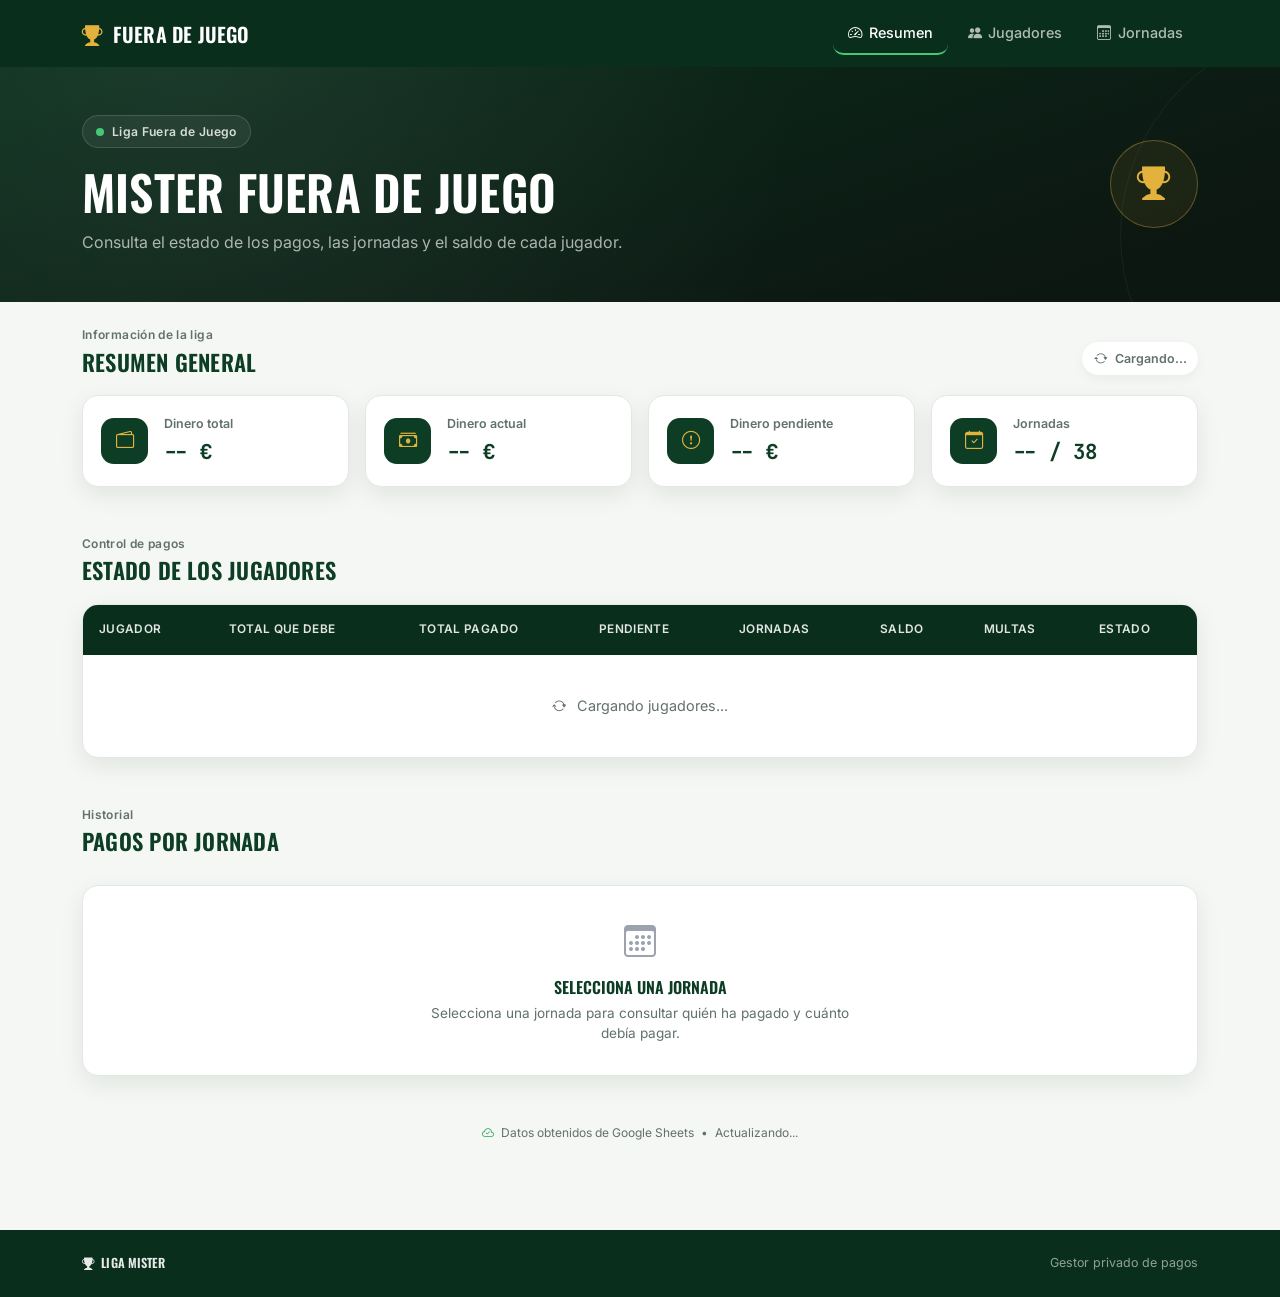
==== commit 20412d25: "Add files via upload" ====
--- a/index.html
+++ b/index.html
@@ -28,386 +28,396 @@
 
 <body>
 
- 
 <!-- ==========================================
      NAVBAR
 =========================================== -->
+
 <nav class="navbar navbar-expand-lg navbar-dark">
     <div class="container">
 
-        <a class="navbar-brand" href="#">
-            <i class="bi bi-trophy-fill"></i>
-            Fuera de Juego
-        </a>
-
-        <button
-            class="navbar-toggler"
-            type="button"
-            data-bs-toggle="collapse"
-            data-bs-target="#menuPrincipal"
-            aria-controls="menuPrincipal"
-            aria-expanded="false"
-            aria-label="Mostrar menú"
-        >
-            <span class="navbar-toggler-icon"></span>
-        </button>
-
-        <div class="collapse navbar-collapse" id="menuPrincipal">
-            <ul class="navbar-nav ms-auto">
-
-                <li class="nav-item">
-                    <a class="nav-link active" href="#resumen">
-                        <i class="bi bi-speedometer2"></i>
-                        Resumen
-                    </a>
-                </li>
-
-                <li class="nav-item">
-                    <a class="nav-link" href="#jugadores">
-                        <i class="bi bi-people-fill"></i>
-                        Jugadores
-                    </a>
-                </li>
-
-                <li class="nav-item">
-                    <a class="nav-link" href="#jornadas">
-                        <i class="bi bi-calendar3"></i>
-                        Jornadas
-                    </a>
-                </li>
-
-            </ul>
-        </div>
-
-    </div>
+ 
+    <a class="navbar-brand" href="#">
+        <i class="bi bi-trophy-fill"></i>
+        Fuera de Juego
+    </a>
+
+    <button
+        class="navbar-toggler"
+        type="button"
+        data-bs-toggle="collapse"
+        data-bs-target="#menuPrincipal"
+        aria-controls="menuPrincipal"
+        aria-expanded="false"
+        aria-label="Mostrar menú"
+    >
+        <span class="navbar-toggler-icon"></span>
+    </button>
+
+    <div class="collapse navbar-collapse" id="menuPrincipal">
+        <ul class="navbar-nav ms-auto">
+
+            <li class="nav-item">
+                <a class="nav-link active" href="#resumen">
+                    <i class="bi bi-speedometer2"></i>
+                    Resumen
+                </a>
+            </li>
+
+            <li class="nav-item">
+                <a class="nav-link" href="#jugadores">
+                    <i class="bi bi-people-fill"></i>
+                    Jugadores
+                </a>
+            </li>
+
+            <li class="nav-item">
+                <a class="nav-link" href="#jornadas">
+                    <i class="bi bi-calendar3"></i>
+                    Jornadas
+                </a>
+            </li>
+
+        </ul>
+    </div>
+
+</div>
+ 
+
 </nav>
-
 
 <!-- ==========================================
      CABECERA
 =========================================== -->
+
 <header class="hero">
     <div class="container">
 
-        <div class="hero-content">
-
-            <div>
-                <span class="hero-badge">
-                    <span class="punto-en-vivo"></span>
-                    Liga Fuera de Juego
-                </span>
-
-                <h1>Mister Fuera de Juego</h1>
-
-                <p>
-                    Consulta el estado de los pagos, las jornadas
-                    y el saldo de cada jugador.
-                </p>
-            </div>
-
-            <div class="hero-icon">
-                <i class="bi bi-trophy-fill"></i>
-            </div>
-
-        </div>
-
-    </div>
+ 
+    <div class="hero-content">
+
+        <div>
+            <span class="hero-badge">
+                <span class="punto-en-vivo"></span>
+                Liga Fuera de Juego
+            </span>
+
+            <h1>Mister Fuera de Juego</h1>
+
+            <p>
+                Consulta el estado de los pagos, las jornadas
+                y el saldo de cada jugador.
+            </p>
+        </div>
+
+        <div class="hero-icon">
+            <i class="bi bi-trophy-fill"></i>
+        </div>
+
+    </div>
+
+</div>
+ 
+
 </header>
-
 
 <!-- ==========================================
      CONTENIDO PRINCIPAL
 =========================================== -->
+
 <main class="container py-4">
 
-
-    <!-- ======================================
-         RESUMEN GENERAL
-    ======================================= -->
-    <section id="resumen">
-
-        <div class="section-header">
-            <div>
-                <span class="section-subtitle">Información de la liga</span>
-                <h2>Resumen general</h2>
+ 
+<!-- ======================================
+     RESUMEN GENERAL
+======================================= -->
+<section id="resumen">
+
+    <div class="section-header">
+        <div>
+            <span class="section-subtitle">Información de la liga</span>
+            <h2>Resumen general</h2>
+        </div>
+
+        <span id="estadoConexion" class="connection-status status-loading">
+            <i class="bi bi-arrow-repeat"></i>
+            Cargando...
+        </span>
+    </div>
+
+
+    <div class="row g-3">
+
+        <!-- Dinero total -->
+        <div class="col-6 col-xl-3">
+            <div class="stat-card">
+                <div class="stat-icon">
+                    <i class="bi bi-wallet2"></i>
+                </div>
+
+                <div>
+                    <span class="stat-label">Dinero total</span>
+                    <strong id="dineroTotal">-- €</strong>
+                </div>
             </div>
-
-            <span id="estadoConexion" class="connection-status status-loading">
-                <i class="bi bi-arrow-repeat"></i>
-                Cargando...
-            </span>
-        </div>
-
-
-        <div class="row g-3">
-
-            <!-- Dinero total -->
-            <div class="col-6 col-xl-3">
-                <div class="stat-card">
-                    <div class="stat-icon">
-                        <i class="bi bi-wallet2"></i>
-                    </div>
-
-                    <div>
-                        <span class="stat-label">Dinero total</span>
-                        <strong id="dineroTotal">-- €</strong>
-                    </div>
+        </div>
+
+
+        <!-- Dinero actual -->
+        <div class="col-6 col-xl-3">
+            <div class="stat-card">
+                <div class="stat-icon">
+                    <i class="bi bi-cash-stack"></i>
+                </div>
+
+                <div>
+                    <span class="stat-label">Dinero actual</span>
+                    <strong id="dineroActual">-- €</strong>
                 </div>
             </div>
-
-
-            <!-- Dinero actual -->
-            <div class="col-6 col-xl-3">
-                <div class="stat-card">
-                    <div class="stat-icon">
-                        <i class="bi bi-cash-stack"></i>
-                    </div>
-
-                    <div>
-                        <span class="stat-label">Dinero actual</span>
-                        <strong id="dineroActual">-- €</strong>
-                    </div>
+        </div>
+
+
+        <!-- Dinero pendiente -->
+        <div class="col-6 col-xl-3">
+            <div class="stat-card">
+                <div class="stat-icon">
+                    <i class="bi bi-exclamation-circle"></i>
+                </div>
+
+                <div>
+                    <span class="stat-label">Dinero pendiente</span>
+                    <strong id="dineroPendiente">-- €</strong>
                 </div>
             </div>
-
-
-            <!-- Dinero pendiente -->
-            <div class="col-6 col-xl-3">
-                <div class="stat-card">
-                    <div class="stat-icon">
-                        <i class="bi bi-exclamation-circle"></i>
-                    </div>
-
-                    <div>
-                        <span class="stat-label">Dinero pendiente</span>
-                        <strong id="dineroPendiente">-- €</strong>
-                    </div>
+        </div>
+
+
+        <!-- Jornadas -->
+        <div class="col-6 col-xl-3">
+            <div class="stat-card">
+                <div class="stat-icon">
+                    <i class="bi bi-calendar-check"></i>
+                </div>
+
+                <div>
+                    <span class="stat-label">Jornadas</span>
+                    <strong id="jornadasCompletadas">-- / 38</strong>
                 </div>
             </div>
-
-
-            <!-- Jornadas -->
-            <div class="col-6 col-xl-3">
-                <div class="stat-card">
-                    <div class="stat-icon">
-                        <i class="bi bi-calendar-check"></i>
-                    </div>
-
-                    <div>
-                        <span class="stat-label">Jornadas</span>
-                        <strong id="jornadasCompletadas">-- / 38</strong>
-                    </div>
-                </div>
-            </div>
-
-        </div>
-
-    </section>
-
-
-    <!-- ======================================
-         JUGADORES
-    ======================================= -->
-    <section id="jugadores" class="mt-5">
-
-        <div class="section-header">
-            <div>
-                <span class="section-subtitle">Control de pagos</span>
-                <h2>Estado de los jugadores</h2>
-            </div>
-        </div>
-
-
-        <div class="table-container">
-
-            <div class="table-responsive">
-
-                <table class="table players-table">
-
-                    <thead>
-                        <tr>
-                            <th>Jugador</th>
-                            <th>Total que debe</th>
-                            <th>Total pagado</th>
-                            <th>Pendiente</th>
-                            <th>Jornadas</th>
-                            <th>Saldo</th>
-                            <th>Estado</th>
-                        </tr>
-                    </thead>
-
-                    <tbody id="tablaJugadores">
-
-                        <!--
-                            Los jugadores se cargarán
-                            automáticamente desde Google Sheets
-                            mediante script.js.
-                        -->
-
-                        <tr>
-                            <td colspan="7" class="loading-cell">
-                                <i class="bi bi-arrow-repeat"></i>
-                                Cargando jugadores...
-                            </td>
-                        </tr>
-
-                    </tbody>
-
-                </table>
-
-            </div>
-
-        </div>
-
-    </section>
-
-
-    <!-- ======================================
-         JORNADAS
-    ======================================= -->
-    <section id="jornadas" class="mt-5">
-
-        <div class="section-header">
-
-            <div>
-                <span class="section-subtitle">Historial</span>
-                <h2>Pagos por jornada</h2>
-            </div>
-
-        </div>
-
-        <!--
-            Calendario de jornadas en formato de fichas
-            deslizables, en lugar de un desplegable.
-        -->
-        <div class="jornada-selector-wrapper">
-
-            <div
-                id="selectorJornada"
-                class="jornada-pills"
-                role="tablist"
-                aria-label="Selector de jornada"
-            >
-
-                <!--
-                    Las fichas de jornada se generan
-                    automáticamente mediante script.js.
-                -->
-
-            </div>
-
-        </div>
-
-
-        <div id="jornadaInfo" class="jornada-info">
-
-            <div class="empty-state">
-
-                <i class="bi bi-calendar3"></i>
-
-                <h3>Selecciona una jornada</h3>
-
-                <p>
-                    Selecciona una jornada para consultar
-                    quién ha pagado y cuánto debía pagar.
-                </p>
-
-            </div>
-
-        </div>
-
-    </section>
-
-
-    <!-- ======================================
-         TABLA DE JORNADA
-    ======================================= -->
-    <section id="detalleJornada" class="mt-4 d-none">
-
-        <div class="table-container">
-
-            <div class="table-responsive">
-
-                <table class="table jornada-table">
-
-                    <thead>
-                        <tr>
-                            <th>Jugador</th>
-                            <th>Posición</th>
-                            <th>Cantidad</th>
-                            <th>Pago</th>
-                            <th>Estado</th>
-                        </tr>
-                    </thead>
-
-                    <tbody id="tablaJornada">
-
-                    </tbody>
-
-                </table>
-
-            </div>
-
-        </div>
-
-    </section>
-
-
-    <!-- ======================================
-         ÚLTIMA ACTUALIZACIÓN
-    ======================================= -->
-    <div class="last-update">
-
-        <i class="bi bi-cloud-check"></i>
-
-        <span>
-            Datos obtenidos de Google Sheets
-        </span>
-
-        <span>•</span>
-
-        <span id="ultimaActualizacion">
-            Actualizando...
-        </span>
-
-    </div>
+        </div>
+
+    </div>
+
+</section>
+
+
+<!-- ======================================
+     JUGADORES
+======================================= -->
+<section id="jugadores" class="mt-5">
+
+    <div class="section-header">
+        <div>
+            <span class="section-subtitle">Control de pagos</span>
+            <h2>Estado de los jugadores</h2>
+        </div>
+    </div>
+
+
+    <div class="table-container">
+
+        <div class="table-responsive">
+
+            <table class="table players-table">
+
+                <thead>
+                    <tr>
+                        <th>Jugador</th>
+                        <th>Total que debe</th>
+                        <th>Total pagado</th>
+                        <th>Pendiente</th>
+                        <th>Jornadas</th>
+                        <th>Saldo</th>
+                        <th>Multas</th>
+                        <th>Estado</th>
+                    </tr>
+                </thead>
+
+                <tbody id="tablaJugadores">
+
+                    <!--
+                        Los jugadores se cargarán
+                        automáticamente desde Google Sheets
+                        mediante script.js.
+                    -->
+
+                    <tr>
+                        <td colspan="8" class="loading-cell">
+                            <i class="bi bi-arrow-repeat"></i>
+                            Cargando jugadores...
+                        </td>
+                    </tr>
+
+                </tbody>
+
+            </table>
+
+        </div>
+
+    </div>
+
+</section>
+
+
+<!-- ======================================
+     JORNADAS
+======================================= -->
+<section id="jornadas" class="mt-5">
+
+    <div class="section-header">
+
+        <div>
+            <span class="section-subtitle">Historial</span>
+            <h2>Pagos por jornada</h2>
+        </div>
+
+    </div>
+
+    <!--
+        Calendario de jornadas en formato de fichas
+        deslizables, en lugar de un desplegable.
+    -->
+    <div class="jornada-selector-wrapper">
+
+        <div
+            id="selectorJornada"
+            class="jornada-pills"
+            role="tablist"
+            aria-label="Selector de jornada"
+        >
+
+            <!--
+                Las fichas de jornada se generan
+                automáticamente mediante script.js.
+            -->
+
+        </div>
+
+    </div>
+
+
+    <div id="jornadaInfo" class="jornada-info">
+
+        <div class="empty-state">
+
+            <i class="bi bi-calendar3"></i>
+
+            <h3>Selecciona una jornada</h3>
+
+            <p>
+                Selecciona una jornada para consultar
+                quién ha pagado y cuánto debía pagar.
+            </p>
+
+        </div>
+
+    </div>
+
+</section>
+
+
+<!-- ======================================
+     TABLA DE JORNADA
+======================================= -->
+<section id="detalleJornada" class="mt-4 d-none">
+
+    <div class="table-container">
+
+        <div class="table-responsive">
+
+            <table class="table jornada-table">
+
+                <thead>
+                    <tr>
+                        <th>Jugador</th>
+                        <th>Posición</th>
+                        <th>Cantidad</th>
+                        <th>Pago</th>
+                        <th>Estado</th>
+                    </tr>
+                </thead>
+
+                <tbody id="tablaJornada">
+
+                </tbody>
+
+            </table>
+
+        </div>
+
+    </div>
+
+</section>
+
+
+<!-- ======================================
+     ÚLTIMA ACTUALIZACIÓN
+======================================= -->
+<div class="last-update">
+
+    <i class="bi bi-cloud-check"></i>
+
+    <span>
+        Datos obtenidos de Google Sheets
+    </span>
+
+    <span>•</span>
+
+    <span id="ultimaActualizacion">
+        Actualizando...
+    </span>
+
+</div>
+ 
 
 </main>
-
 
 <!-- ==========================================
      FOOTER
 =========================================== -->
+
 <footer>
 
-    <div class="container">
-
-        <div class="footer-content">
-
-            <span>
-                <i class="bi bi-trophy-fill"></i>
-                Liga Mister
-            </span>
-
-            <span>
-                Gestor privado de pagos
-            </span>
-
-        </div>
-
-    </div>
+ 
+<div class="container">
+
+    <div class="footer-content">
+
+        <span>
+            <i class="bi bi-trophy-fill"></i>
+            Liga Mister
+        </span>
+
+        <span>
+            Gestor privado de pagos
+        </span>
+
+    </div>
+
+</div>
+ 
 
 </footer>
 
-
 <!-- Bootstrap JS -->
+
 <script
     src="https://cdn.jsdelivr.net/npm/bootstrap@5.3.3/dist/js/bootstrap.bundle.min.js">
 </script>
 
 <!-- JavaScript propio -->
+
 <script src="script.js"></script>
- 
 
 </body>
-</html>+</html>
--- a/style.css
+++ b/style.css
@@ -1468,4 +1468,195 @@
         width: 2.1rem;
         height: 2.1rem;
     }
+}
+
+/* =========================================================
+   ORDENACIÓN - ESTADO DE JUGADORES
+   ========================================================= */
+
+.control-orden-jugadores {
+    display: flex;
+    align-items: center;
+    justify-content: flex-end;
+    gap: 0.65rem;
+    margin: 0 0 1rem;
+    padding: 0.15rem 0;
+}
+
+
+/* ---------------------------------------------------------
+   ETIQUETA
+--------------------------------------------------------- */
+
+.control-orden-jugadores label {
+    display: inline-flex;
+    align-items: center;
+    gap: 0.4rem;
+
+    margin: 0;
+
+    color: var(--color-texto-secundario);
+    font-size: 0.78rem;
+    font-weight: 600;
+    letter-spacing: 0.02em;
+    white-space: nowrap;
+}
+
+.control-orden-jugadores label i {
+    color: var(--color-cesped);
+    font-size: 0.9rem;
+}
+
+
+/* ---------------------------------------------------------
+   SELECT
+--------------------------------------------------------- */
+
+.control-orden-jugadores .form-select {
+    width: auto;
+    min-width: 10.5rem;
+    min-height: 2.5rem;
+
+    padding: 0.55rem 2.35rem 0.55rem 0.85rem;
+
+    border: 1px solid var(--color-borde);
+    border-radius: var(--radio-pequeno);
+
+    background-color: var(--color-superficie);
+    color: var(--color-principal);
+
+    font-family: var(--fuente-cuerpo);
+    font-size: 0.82rem;
+    font-weight: 600;
+
+    box-shadow: 0 0.2rem 0.65rem rgba(10, 25, 15, 0.05);
+
+    cursor: pointer;
+
+    transition:
+        border-color var(--velocidad) ease,
+        box-shadow var(--velocidad) ease,
+        background-color var(--velocidad) ease;
+}
+
+.control-orden-jugadores .form-select:hover {
+    border-color: rgba(13, 61, 36, 0.35);
+    background-color: var(--color-superficie-2);
+}
+
+.control-orden-jugadores .form-select:focus {
+    border-color: var(--color-cesped);
+
+    box-shadow:
+        0 0 0 0.2rem rgba(43, 168, 90, 0.12);
+
+    outline: none;
+}
+
+
+/* ---------------------------------------------------------
+   BOTÓN ASCENDENTE / DESCENDENTE
+--------------------------------------------------------- */
+
+#direccionOrdenJugadores {
+    display: inline-flex;
+    align-items: center;
+    justify-content: center;
+
+    width: 2.5rem;
+    height: 2.5rem;
+    flex-shrink: 0;
+
+    padding: 0;
+
+    border: 1px solid var(--color-borde);
+    border-radius: var(--radio-pequeno);
+
+    background: var(--color-superficie);
+    color: var(--color-principal);
+
+    font-size: 1rem;
+    font-weight: 700;
+
+    box-shadow:
+        0 0.2rem 0.65rem rgba(10, 25, 15, 0.05);
+
+    cursor: pointer;
+
+    transition:
+        background-color var(--velocidad) ease,
+        border-color var(--velocidad) ease,
+        color var(--velocidad) ease,
+        transform 0.1s ease,
+        box-shadow var(--velocidad) ease;
+}
+
+#direccionOrdenJugadores:hover {
+    border-color: var(--color-principal);
+    background: var(--color-principal);
+    color: var(--color-oro);
+
+    box-shadow:
+        0 0.35rem 0.9rem rgba(10, 25, 15, 0.12);
+}
+
+#direccionOrdenJugadores:active {
+    transform: scale(0.94);
+}
+
+#direccionOrdenJugadores:focus-visible {
+    outline: 2px solid var(--color-cesped);
+    outline-offset: 2px;
+}
+
+
+/* =========================================================
+   RESPONSIVE - ORDENACIÓN
+========================================================= */
+
+@media (max-width: 767.98px) {
+
+    .control-orden-jugadores {
+        align-items: stretch;
+        justify-content: stretch;
+        gap: 0.55rem;
+
+        width: 100%;
+        margin-bottom: 1rem;
+    }
+
+    .control-orden-jugadores label {
+        justify-content: flex-start;
+    }
+
+    .control-orden-jugadores .form-select {
+        flex: 1;
+        width: 100%;
+        min-width: 0;
+    }
+
+    #direccionOrdenJugadores {
+        width: 2.5rem;
+        min-width: 2.5rem;
+    }
+}
+
+
+/* =========================================================
+   MÓVILES PEQUEÑOS
+========================================================= */
+
+@media (max-width: 400px) {
+
+    .control-orden-jugadores {
+        gap: 0.45rem;
+    }
+
+    .control-orden-jugadores label {
+        font-size: 0.74rem;
+    }
+
+    .control-orden-jugadores .form-select {
+        font-size: 0.78rem;
+    }
 }
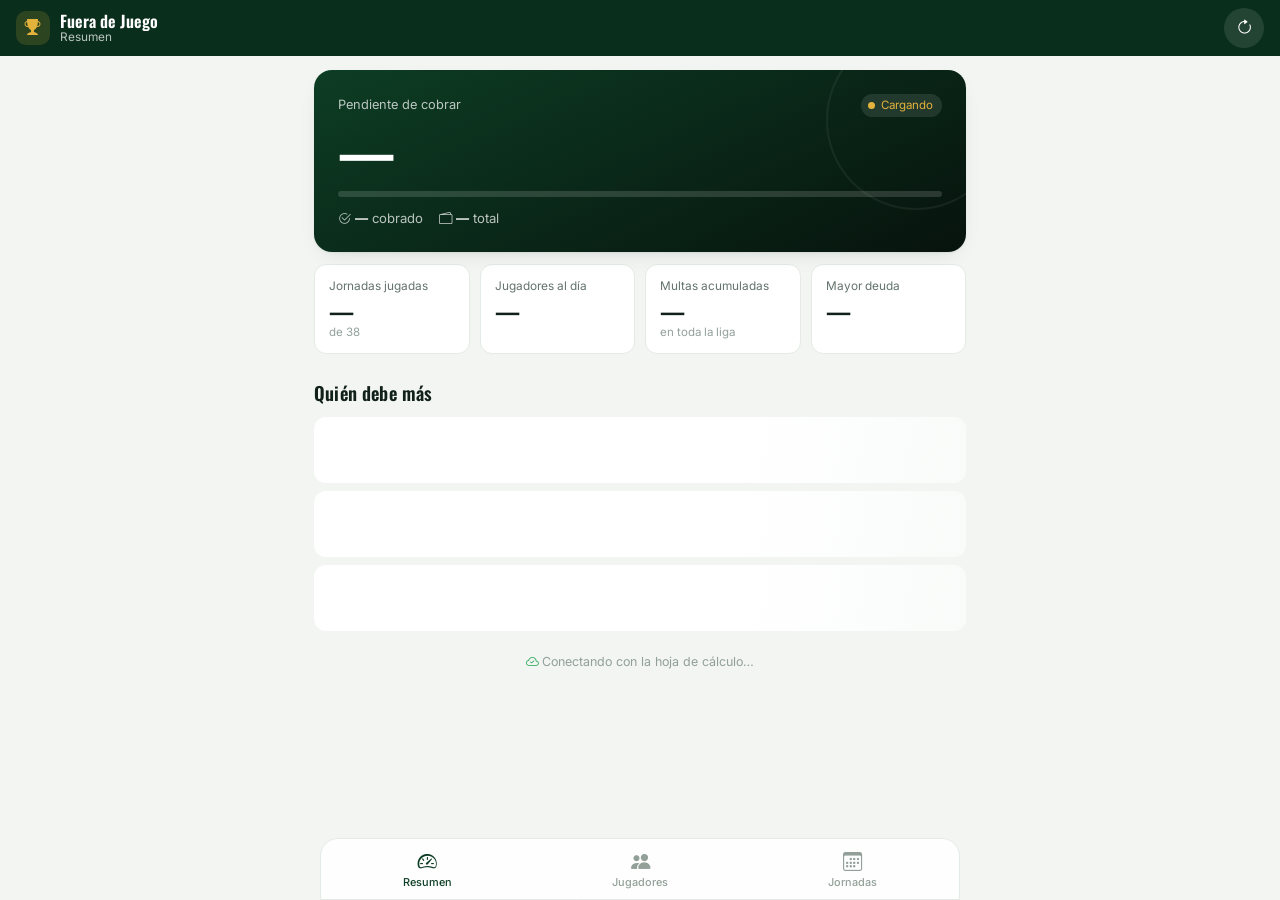
==== commit 1ba47f79: "Add files via upload" ====
--- a/index.html
+++ b/index.html
@@ -1,423 +1,251 @@
 <!DOCTYPE html>
-
 <html lang="es">
 <head>
-    <meta charset="UTF-8">
-    <meta name="viewport" content="width=device-width, initial-scale=1.0">
-
- 
-<title>Gestor Liga Mister</title>
-
-<!-- Bootstrap -->
-<link
-    href="https://cdn.jsdelivr.net/npm/bootstrap@5.3.3/dist/css/bootstrap.min.css"
-    rel="stylesheet"
->
-
-<!-- Iconos Bootstrap -->
-<link
-    rel="stylesheet"
-    href="https://cdn.jsdelivr.net/npm/bootstrap-icons@1.11.3/font/bootstrap-icons.min.css"
->
-
-<!-- CSS propio -->
+
+<meta charset="UTF-8">
+
+<!--
+    viewport-fit=cover  → permite usar toda la pantalla en iPhone
+                          con notch / Dynamic Island.
+    maximum-scale libre → no bloqueamos el zoom (accesibilidad).
+-->
+<meta name="viewport"
+      content="width=device-width, initial-scale=1, viewport-fit=cover">
+
+<title>Fuera de Juego · Liga Mister</title>
+<meta name="description" content="Pagos, jornadas y saldos de la liga Fuera de Juego.">
+
+<!-- Color de la barra del navegador (Chrome Android y Safari 15+) -->
+<meta name="theme-color" content="#0a2e1c" media="(prefers-color-scheme: light)">
+<meta name="theme-color" content="#07130d" media="(prefers-color-scheme: dark)">
+
+<!-- Instalable como app en iOS -->
+<meta name="apple-mobile-web-app-capable" content="yes">
+<meta name="mobile-web-app-capable" content="yes">
+<meta name="apple-mobile-web-app-status-bar-style" content="black-translucent">
+<meta name="apple-mobile-web-app-title" content="Fuera de Juego">
+<meta name="format-detection" content="telephone=no">
+
+<link rel="manifest" href="manifest.webmanifest">
+<link rel="apple-touch-icon" href="icons/icon-180.png">
+<link rel="icon" href="icons/icon-192.png" sizes="192x192">
+<link rel="icon" href="favicon.svg" type="image/svg+xml">
+
+<!-- Tipografías -->
+<link rel="preconnect" href="https://fonts.googleapis.com">
+<link rel="preconnect" href="https://fonts.gstatic.com" crossorigin>
+<link rel="stylesheet"
+      href="https://fonts.googleapis.com/css2?family=Oswald:wght@500;600;700&family=Inter:wght@400;500;600;700&display=swap">
+
+<!-- Iconos -->
+<link rel="stylesheet"
+      href="https://cdn.jsdelivr.net/npm/bootstrap-icons@1.11.3/font/bootstrap-icons.min.css">
+
 <link rel="stylesheet" href="style.css">
- 
 
 </head>
 
 <body>
 
-<!-- ==========================================
-     NAVBAR
-=========================================== -->
-
-<nav class="navbar navbar-expand-lg navbar-dark">
-    <div class="container">
-
- 
-    <a class="navbar-brand" href="#">
-        <i class="bi bi-trophy-fill"></i>
-        Fuera de Juego
-    </a>
-
-    <button
-        class="navbar-toggler"
-        type="button"
-        data-bs-toggle="collapse"
-        data-bs-target="#menuPrincipal"
-        aria-controls="menuPrincipal"
-        aria-expanded="false"
-        aria-label="Mostrar menú"
-    >
-        <span class="navbar-toggler-icon"></span>
+<!-- =========================================================
+     BARRA SUPERIOR
+========================================================= -->
+
+<header class="topbar" id="topbar">
+
+    <div class="topbar-inner">
+
+        <div class="brand">
+            <span class="brand-escudo"><i class="bi bi-trophy-fill"></i></span>
+            <span class="brand-texto">
+                <strong>Fuera de Juego</strong>
+                <small id="tituloVista">Resumen</small>
+            </span>
+        </div>
+
+        <button type="button"
+                id="botonRecargar"
+                class="boton-icono"
+                aria-label="Actualizar datos">
+            <i class="bi bi-arrow-clockwise"></i>
+        </button>
+
+    </div>
+
+    <!-- Indicador de "tirar para actualizar" -->
+    <div class="ptr" id="ptr" aria-hidden="true">
+        <i class="bi bi-arrow-down"></i>
+    </div>
+
+</header>
+
+
+<!-- =========================================================
+     CONTENIDO
+========================================================= -->
+
+<main id="contenido">
+
+<!-- ------------------- RESUMEN ------------------- -->
+<section class="vista vista-activa" id="vista-resumen" aria-label="Resumen">
+
+    <div class="marcador">
+
+        <div class="marcador-cabecera">
+            <span>Pendiente de cobrar</span>
+            <span class="conexion conexion-cargando" id="estadoConexion">
+                <span class="conexion-punto"></span>
+                <span id="estadoConexionTexto">Cargando</span>
+            </span>
+        </div>
+
+        <p class="marcador-cifra" id="dineroPendiente">—</p>
+
+        <div class="barra-bote" aria-hidden="true">
+            <span id="barraBote"></span>
+        </div>
+
+        <div class="marcador-pie">
+            <span><i class="bi bi-check2-circle"></i> <b id="dineroActual">—</b> cobrado</span>
+            <span><i class="bi bi-wallet2"></i> <b id="dineroTotal">—</b> total</span>
+        </div>
+
+    </div>
+
+    <div class="rejilla-datos">
+
+        <article class="dato">
+            <span class="dato-etiqueta">Jornadas jugadas</span>
+            <strong class="dato-valor" id="jornadasCompletadas">—</strong>
+            <span class="dato-pie">de 38</span>
+        </article>
+
+        <article class="dato">
+            <span class="dato-etiqueta">Jugadores al día</span>
+            <strong class="dato-valor" id="jugadoresAlDia">—</strong>
+            <span class="dato-pie" id="jugadoresTotales">&nbsp;</span>
+        </article>
+
+        <article class="dato">
+            <span class="dato-etiqueta">Multas acumuladas</span>
+            <strong class="dato-valor" id="multasTotales">—</strong>
+            <span class="dato-pie">en toda la liga</span>
+        </article>
+
+        <article class="dato">
+            <span class="dato-etiqueta">Mayor deuda</span>
+            <strong class="dato-valor" id="mayorDeuda">—</strong>
+            <span class="dato-pie" id="mayorDeudaNombre">&nbsp;</span>
+        </article>
+
+    </div>
+
+    <h2 class="titulo-bloque">Quién debe más</h2>
+
+    <div class="lista" id="listaMorosos">
+        <div class="esqueleto"></div>
+        <div class="esqueleto"></div>
+        <div class="esqueleto"></div>
+    </div>
+
+    <p class="nota-pie">
+        <i class="bi bi-cloud-check"></i>
+        <span id="ultimaActualizacion">Conectando con la hoja de cálculo…</span>
+    </p>
+
+</section>
+
+
+<!-- ------------------- JUGADORES ------------------- -->
+<section class="vista" id="vista-jugadores" aria-label="Jugadores" hidden>
+
+    <div class="buscador">
+        <i class="bi bi-search"></i>
+        <input type="search"
+               id="buscadorJugadores"
+               placeholder="Buscar jugador"
+               autocomplete="off"
+               autocapitalize="words"
+               enterkeyhint="search"
+               aria-label="Buscar jugador">
+        <button type="button" class="buscador-limpiar" id="limpiarBusqueda" hidden aria-label="Borrar búsqueda">
+            <i class="bi bi-x-circle-fill"></i>
+        </button>
+    </div>
+
+    <div class="chips" id="chipsOrden" role="tablist" aria-label="Ordenar jugadores">
+        <button type="button" class="chip chip-activo" data-orden="pendiente">Deuda</button>
+        <button type="button" class="chip" data-orden="totalPagado">Pagado</button>
+        <button type="button" class="chip" data-orden="multas">Multas</button>
+        <button type="button" class="chip" data-orden="saldo">Saldo</button>
+        <button type="button" class="chip" data-orden="nombre">A–Z</button>
+    </div>
+
+    <div class="lista" id="listaJugadores">
+        <div class="esqueleto"></div>
+        <div class="esqueleto"></div>
+        <div class="esqueleto"></div>
+        <div class="esqueleto"></div>
+    </div>
+
+</section>
+
+
+<!-- ------------------- JORNADAS ------------------- -->
+<section class="vista" id="vista-jornadas" aria-label="Jornadas" hidden>
+
+    <div class="jornada-pills" id="selectorJornada" role="tablist" aria-label="Elegir jornada"></div>
+
+    <div id="jornadaInfo"></div>
+
+    <div class="lista" id="listaJornada"></div>
+
+</section>
+
+</main>
+
+
+<!-- =========================================================
+     NAVEGACIÓN INFERIOR
+========================================================= -->
+
+<nav class="tabbar" id="tabbar" aria-label="Secciones">
+
+    <button type="button" class="tab tab-activo" data-vista="resumen" aria-current="page">
+        <i class="bi bi-speedometer2"></i>
+        <span>Resumen</span>
     </button>
 
-    <div class="collapse navbar-collapse" id="menuPrincipal">
-        <ul class="navbar-nav ms-auto">
-
-            <li class="nav-item">
-                <a class="nav-link active" href="#resumen">
-                    <i class="bi bi-speedometer2"></i>
-                    Resumen
-                </a>
-            </li>
-
-            <li class="nav-item">
-                <a class="nav-link" href="#jugadores">
-                    <i class="bi bi-people-fill"></i>
-                    Jugadores
-                </a>
-            </li>
-
-            <li class="nav-item">
-                <a class="nav-link" href="#jornadas">
-                    <i class="bi bi-calendar3"></i>
-                    Jornadas
-                </a>
-            </li>
-
-        </ul>
-    </div>
-
-</div>
- 
+    <button type="button" class="tab" data-vista="jugadores">
+        <i class="bi bi-people-fill"></i>
+        <span>Jugadores</span>
+    </button>
+
+    <button type="button" class="tab" data-vista="jornadas">
+        <i class="bi bi-calendar3"></i>
+        <span>Jornadas</span>
+    </button>
 
 </nav>
 
-<!-- ==========================================
-     CABECERA
-=========================================== -->
-
-<header class="hero">
-    <div class="container">
-
- 
-    <div class="hero-content">
-
-        <div>
-            <span class="hero-badge">
-                <span class="punto-en-vivo"></span>
-                Liga Fuera de Juego
-            </span>
-
-            <h1>Mister Fuera de Juego</h1>
-
-            <p>
-                Consulta el estado de los pagos, las jornadas
-                y el saldo de cada jugador.
-            </p>
-        </div>
-
-        <div class="hero-icon">
-            <i class="bi bi-trophy-fill"></i>
-        </div>
-
-    </div>
-
-</div>
- 
-
-</header>
-
-<!-- ==========================================
-     CONTENIDO PRINCIPAL
-=========================================== -->
-
-<main class="container py-4">
-
- 
-<!-- ======================================
-     RESUMEN GENERAL
-======================================= -->
-<section id="resumen">
-
-    <div class="section-header">
-        <div>
-            <span class="section-subtitle">Información de la liga</span>
-            <h2>Resumen general</h2>
-        </div>
-
-        <span id="estadoConexion" class="connection-status status-loading">
-            <i class="bi bi-arrow-repeat"></i>
-            Cargando...
-        </span>
-    </div>
-
-
-    <div class="row g-3">
-
-        <!-- Dinero total -->
-        <div class="col-6 col-xl-3">
-            <div class="stat-card">
-                <div class="stat-icon">
-                    <i class="bi bi-wallet2"></i>
-                </div>
-
-                <div>
-                    <span class="stat-label">Dinero total</span>
-                    <strong id="dineroTotal">-- €</strong>
-                </div>
-            </div>
-        </div>
-
-
-        <!-- Dinero actual -->
-        <div class="col-6 col-xl-3">
-            <div class="stat-card">
-                <div class="stat-icon">
-                    <i class="bi bi-cash-stack"></i>
-                </div>
-
-                <div>
-                    <span class="stat-label">Dinero actual</span>
-                    <strong id="dineroActual">-- €</strong>
-                </div>
-            </div>
-        </div>
-
-
-        <!-- Dinero pendiente -->
-        <div class="col-6 col-xl-3">
-            <div class="stat-card">
-                <div class="stat-icon">
-                    <i class="bi bi-exclamation-circle"></i>
-                </div>
-
-                <div>
-                    <span class="stat-label">Dinero pendiente</span>
-                    <strong id="dineroPendiente">-- €</strong>
-                </div>
-            </div>
-        </div>
-
-
-        <!-- Jornadas -->
-        <div class="col-6 col-xl-3">
-            <div class="stat-card">
-                <div class="stat-icon">
-                    <i class="bi bi-calendar-check"></i>
-                </div>
-
-                <div>
-                    <span class="stat-label">Jornadas</span>
-                    <strong id="jornadasCompletadas">-- / 38</strong>
-                </div>
-            </div>
-        </div>
-
-    </div>
-
-</section>
-
-
-<!-- ======================================
-     JUGADORES
-======================================= -->
-<section id="jugadores" class="mt-5">
-
-    <div class="section-header">
-        <div>
-            <span class="section-subtitle">Control de pagos</span>
-            <h2>Estado de los jugadores</h2>
-        </div>
-    </div>
-
-
-    <div class="table-container">
-
-        <div class="table-responsive">
-
-            <table class="table players-table">
-
-                <thead>
-                    <tr>
-                        <th>Jugador</th>
-                        <th>Total que debe</th>
-                        <th>Total pagado</th>
-                        <th>Pendiente</th>
-                        <th>Jornadas</th>
-                        <th>Saldo</th>
-                        <th>Multas</th>
-                        <th>Estado</th>
-                    </tr>
-                </thead>
-
-                <tbody id="tablaJugadores">
-
-                    <!--
-                        Los jugadores se cargarán
-                        automáticamente desde Google Sheets
-                        mediante script.js.
-                    -->
-
-                    <tr>
-                        <td colspan="8" class="loading-cell">
-                            <i class="bi bi-arrow-repeat"></i>
-                            Cargando jugadores...
-                        </td>
-                    </tr>
-
-                </tbody>
-
-            </table>
-
-        </div>
-
-    </div>
-
-</section>
-
-
-<!-- ======================================
-     JORNADAS
-======================================= -->
-<section id="jornadas" class="mt-5">
-
-    <div class="section-header">
-
-        <div>
-            <span class="section-subtitle">Historial</span>
-            <h2>Pagos por jornada</h2>
-        </div>
-
-    </div>
-
-    <!--
-        Calendario de jornadas en formato de fichas
-        deslizables, en lugar de un desplegable.
-    -->
-    <div class="jornada-selector-wrapper">
-
-        <div
-            id="selectorJornada"
-            class="jornada-pills"
-            role="tablist"
-            aria-label="Selector de jornada"
-        >
-
-            <!--
-                Las fichas de jornada se generan
-                automáticamente mediante script.js.
-            -->
-
-        </div>
-
-    </div>
-
-
-    <div id="jornadaInfo" class="jornada-info">
-
-        <div class="empty-state">
-
-            <i class="bi bi-calendar3"></i>
-
-            <h3>Selecciona una jornada</h3>
-
-            <p>
-                Selecciona una jornada para consultar
-                quién ha pagado y cuánto debía pagar.
-            </p>
-
-        </div>
-
-    </div>
-
-</section>
-
-
-<!-- ======================================
-     TABLA DE JORNADA
-======================================= -->
-<section id="detalleJornada" class="mt-4 d-none">
-
-    <div class="table-container">
-
-        <div class="table-responsive">
-
-            <table class="table jornada-table">
-
-                <thead>
-                    <tr>
-                        <th>Jugador</th>
-                        <th>Posición</th>
-                        <th>Cantidad</th>
-                        <th>Pago</th>
-                        <th>Estado</th>
-                    </tr>
-                </thead>
-
-                <tbody id="tablaJornada">
-
-                </tbody>
-
-            </table>
-
-        </div>
-
-    </div>
-
-</section>
-
-
-<!-- ======================================
-     ÚLTIMA ACTUALIZACIÓN
-======================================= -->
-<div class="last-update">
-
-    <i class="bi bi-cloud-check"></i>
-
-    <span>
-        Datos obtenidos de Google Sheets
-    </span>
-
-    <span>•</span>
-
-    <span id="ultimaActualizacion">
-        Actualizando...
-    </span>
-
-</div>
- 
-
-</main>
-
-<!-- ==========================================
-     FOOTER
-=========================================== -->
-
-<footer>
-
- 
-<div class="container">
-
-    <div class="footer-content">
-
-        <span>
-            <i class="bi bi-trophy-fill"></i>
-            Liga Mister
-        </span>
-
-        <span>
-            Gestor privado de pagos
-        </span>
-
-    </div>
-
-</div>
- 
-
-</footer>
-
-<!-- Bootstrap JS -->
-
-<script
-    src="https://cdn.jsdelivr.net/npm/bootstrap@5.3.3/dist/js/bootstrap.bundle.min.js">
-</script>
-
-<!-- JavaScript propio -->
+
+<!-- =========================================================
+     FICHA DE JUGADOR (panel deslizante)
+========================================================= -->
+
+<div class="sheet-fondo" id="sheetFondo" hidden></div>
+
+<aside class="sheet" id="sheet" role="dialog" aria-modal="true" aria-labelledby="sheetNombre" hidden>
+    <button type="button" class="sheet-tirador" id="sheetCerrar" aria-label="Cerrar ficha"></button>
+    <div class="sheet-cuerpo" id="sheetCuerpo"></div>
+</aside>
+
+
+<!-- Aviso flotante (sin conexión, datos guardados…) -->
+<div class="aviso" id="aviso" role="status" aria-live="polite" hidden></div>
+
 
 <script src="script.js"></script>
 
 </body>
-</html>
+</html>
--- a/style.css
+++ b/style.css
@@ -1,1662 +1,1153 @@
 /* =========================================================
-FUENTES
-========================================================= */
-
-@import url("https://fonts.googleapis.com/css2?family=Oswald:wght@500;600;700&family=Inter:wght@400;500;600;700&family=JetBrains+Mono:wght@500;700&display=swap");
-
-/* =========================================================
-VARIABLES
-
-Paleta "Marcador nocturno": césped bajo focos de estadio.
+   FUERA DE JUEGO — Hoja de estilos
+   Diseño móvil primero. Probado en Chrome y Safari (iOS).
 ========================================================= */
 
 :root {
---color-fondo: #0d1712;
---color-fondo-2: #142219;
-
---color-superficie: #ffffff;
---color-superficie-2: #f4f7f3;
-
---color-principal: #0d3d24;
---color-principal-2: #0a2e1c;
-
---color-cesped: #2ba85a;
---color-cesped-claro: #45c774;
-
---color-oro: #e3b23c;
---color-oro-fondo: #fbf1dc;
-
---color-texto: #142219;
---color-texto-secundario: #62726a;
---color-texto-claro: #ffffff;
-
---color-borde: #e2e8e3;
---color-borde-oscuro: rgba(255, 255, 255, 0.12);
-
---color-exito: #2ba85a;
---color-exito-fondo: #e9f7ee;
-
---color-pendiente: #d1483f;
---color-pendiente-fondo: #fbeae8;
-
---color-aviso: #e3b23c;
---color-aviso-fondo: #fbf1dc;
-
---fuente-titular: "Oswald", "Segoe UI", sans-serif;
---fuente-cuerpo: "Inter", system-ui, -apple-system, "Segoe UI", sans-serif;
---fuente-marcador: "JetBrains Mono", "Courier New", monospace;
-
---sombra: 0 0.5rem 1.5rem rgba(10, 25, 15, 0.08);
---sombra-hover: 0 0.9rem 2rem rgba(10, 25, 15, 0.14);
-
---radio: 1rem;
---radio-pequeno: 0.65rem;
-
---velocidad: 0.2s;
-}
-
-/* =========================================================
-GENERAL
-========================================================= */
-
-* {
-box-sizing: border-box;
+    /* Chrome de la app: verde césped de noche */
+    --verde-900: #07130d;
+    --verde-800: #0a2e1c;
+    --verde-700: #0d3d24;
+    --cesped:    #2ba85a;
+    --cesped-claro: #45c774;
+    --oro:       #e3b23c;
+    --clay:      #d1483f;
+
+    /* Superficies */
+    --fondo:      #f2f5f2;
+    --superficie: #ffffff;
+    --superficie-2: #f7faf8;
+    --borde:      #e4eae5;
+
+    /* Texto */
+    --texto:      #11201a;
+    --texto-2:    #63736b;
+    --texto-3:    #93a09a;
+    --sobre-verde: rgba(255, 255, 255, 0.72);
+
+    /* Estados */
+    --exito:      #1e8f49;
+    --exito-suave:#e7f6ed;
+    --alerta:     #b8791a;
+    --alerta-suave:#fcf2de;
+    --error:      #c23c34;
+    --error-suave:#fbeae8;
+
+    /* Tipografía */
+    --titular: "Oswald", "Helvetica Neue", Arial, sans-serif;
+    --cuerpo:  "Inter", -apple-system, BlinkMacSystemFont, "Segoe UI", Roboto, sans-serif;
+
+    /* Formas */
+    --radio:   18px;
+    --radio-s: 12px;
+    --sombra:  0 1px 2px rgba(10, 30, 20, .06), 0 8px 24px -12px rgba(10, 30, 20, .18);
+
+    /* Alturas de las barras fijas */
+    --alto-topbar: 56px;
+    --alto-tabbar: 60px;
+
+    /* Zonas seguras (notch, barra de gestos) */
+    --safe-top:    env(safe-area-inset-top, 0px);
+    --safe-bottom: env(safe-area-inset-bottom, 0px);
+    --safe-left:   env(safe-area-inset-left, 0px);
+    --safe-right:  env(safe-area-inset-right, 0px);
+}
+
+@media (prefers-color-scheme: dark) {
+    :root {
+        --fondo:      #0b1410;
+        --superficie: #13201a;
+        --superficie-2: #182821;
+        --borde:      #23352c;
+
+        --texto:      #eaf2ed;
+        --texto-2:    #9aaba2;
+        --texto-3:    #6d7f77;
+
+        --exito-suave: #12331f;
+        --alerta-suave:#33280f;
+        --error-suave: #3a1c19;
+        --exito:  #4cc47c;
+        --alerta: #e3b23c;
+        --error:  #f0706a;
+
+        --sombra: 0 1px 2px rgba(0, 0, 0, .4);
+    }
+}
+
+/* =========================================================
+   BASE
+========================================================= */
+
+*,
+*::before,
+*::after {
+    box-sizing: border-box;
 }
 
 html {
-scroll-behavior: smooth;
+    /* Safari: evita que el texto crezca al girar el móvil */
+    -webkit-text-size-adjust: 100%;
+    text-size-adjust: 100%;
+}
+
+body {
+    margin: 0;
+    background: var(--fondo);
+    color: var(--texto);
+    font-family: var(--cuerpo);
+    font-size: 16px;
+    line-height: 1.45;
+
+    /* Quita el flash gris al tocar en Android */
+    -webkit-tap-highlight-color: transparent;
+
+    /* Nada de scroll lateral en móvil */
+    overflow-x: hidden;
+
+    -webkit-font-smoothing: antialiased;
+}
+
+/* El rebote de iOS muestra el color de la barra, no blanco */
+html {
+    background: var(--fondo);
+}
+
+h1, h2, h3 {
+    font-family: var(--titular);
+    font-weight: 600;
+    letter-spacing: .01em;
+    margin: 0;
+}
+
+button,
+input {
+    font-family: inherit;
+    font-size: 1rem;
+    color: inherit;
+}
+
+button {
+    /* Sin retardo de 300 ms en el toque */
+    touch-action: manipulation;
+    cursor: pointer;
+    border: 0;
+    background: none;
+    padding: 0;
+    -webkit-appearance: none;
+    appearance: none;
+}
+
+:focus-visible {
+    outline: 2px solid var(--cesped);
+    outline-offset: 2px;
+    border-radius: 6px;
+}
+
+[hidden] {
+    display: none !important;
 }
 
 @media (prefers-reduced-motion: reduce) {
-
-    html {
-        scroll-behavior: auto;
-    }
-
     *,
     *::before,
     *::after {
-        animation-duration: 0.001ms !important;
+        animation-duration: .001ms !important;
         animation-iteration-count: 1 !important;
-        transition-duration: 0.001ms !important;
+        transition-duration: .001ms !important;
         scroll-behavior: auto !important;
     }
 }
 
-body {
-margin: 0;
-background: var(--color-superficie-2);
-color: var(--color-texto);
-font-family: var(--fuente-cuerpo);
-line-height: 1.5;
-}
-
-a {
-text-decoration: none;
-}
-
-section {
-scroll-margin-top: 5rem;
-}
-
-h1,
-h2,
-h3 {
-font-family: var(--fuente-titular);
-}
-
-:focus-visible {
-outline: 2px solid var(--color-cesped);
-outline-offset: 2px;
-}
-
-/* =========================================================
-NAVBAR
-========================================================= */
-
-.navbar {
-background: var(--color-principal-2);
-min-height: 4.2rem;
-box-shadow: 0 0.25rem 1rem rgba(5, 15, 9, 0.35);
-}
-
-.navbar-brand {
-display: flex;
-align-items: center;
-gap: 0.6rem;
-
- 
-color: #ffffff !important;
-
-font-family: var(--fuente-titular);
-font-size: 1.25rem;
-font-weight: 600;
-letter-spacing: 0.01em;
-text-transform: uppercase;
- 
-
-}
-
-.navbar-brand i {
-color: var(--color-oro);
-font-size: 1.3rem;
-}
-
-.navbar-nav {
-gap: 0.3rem;
-}
-
-.nav-link {
-display: flex;
-align-items: center;
-gap: 0.4rem;
-
- 
-color: rgba(255, 255, 255, 0.68) !important;
-
-padding: 0.6rem 0.95rem !important;
-
-border-radius: var(--radio-pequeno);
-border-bottom: 2px solid transparent;
-
-font-size: 0.9rem;
-font-weight: 500;
-
-transition:
-    background-color var(--velocidad) ease,
-    color var(--velocidad) ease,
-    border-color var(--velocidad) ease;
- 
-
-}
-
-.nav-link:hover {
-color: #ffffff !important;
-background: rgba(255, 255, 255, 0.08);
-}
-
-.nav-link.active {
-border-bottom-color: var(--color-cesped-claro);
-color: #ffffff !important;
-}
-
-.navbar-toggler {
-border-color: rgba(255, 255, 255, 0.25);
-}
-
-.navbar-toggler:focus {
-box-shadow: none;
-}
-
-/* =========================================================
-HERO
-========================================================= */
-
-.hero {
-position: relative;
-overflow: hidden;
-
- 
-background:
-    radial-gradient(
-        circle at 15% -10%,
-        rgba(255, 255, 255, 0.07),
-        transparent 55%
-    ),
-    linear-gradient(
-        160deg,
-        var(--color-principal-2),
-        var(--color-fondo) 85%
-    );
-
-color: var(--color-texto-claro);
-
-padding: 3rem 0;
- 
-
-}
-
-.hero::after {
-content: "";
-position: absolute;
-inset: auto -20% -60% auto;
-
- 
-width: 26rem;
-height: 26rem;
-
-border: 1px solid rgba(255, 255, 255, 0.05);
-border-radius: 50%;
- 
-
-}
-
-.hero-content {
-position: relative;
-
- 
-display: flex;
-align-items: center;
-justify-content: space-between;
-
-gap: 2rem;
- 
-
-}
-
-.hero-badge {
-display: inline-flex;
-align-items: center;
-gap: 0.5rem;
-
- 
-margin-bottom: 0.9rem;
-padding: 0.4rem 0.8rem;
-
-border: 1px solid rgba(255, 255, 255, 0.14);
-border-radius: 2rem;
-
-background: rgba(255, 255, 255, 0.06);
-
-color: rgba(255, 255, 255, 0.82);
-
-font-size: 0.76rem;
-font-weight: 600;
-letter-spacing: 0.03em;
- 
-
-}
-
-.hero-badge .punto-en-vivo {
-display: inline-block;
-
- 
-width: 0.5rem;
-height: 0.5rem;
-
-border-radius: 50%;
-
-background: var(--color-cesped-claro);
-
-animation: foco-pulso 2s ease-in-out infinite;
- 
-
-}
-
-.hero h1 {
-margin: 0 0 0.6rem;
-
- 
-font-size: clamp(1.9rem, 5vw, 3rem);
-font-weight: 600;
-
-letter-spacing: 0.005em;
-text-transform: uppercase;
- 
-
-}
-
-.hero p {
-max-width: 34rem;
-
- 
-margin: 0;
-
-color: rgba(255, 255, 255, 0.65);
-
-font-size: 1rem;
- 
-
-}
-
-.hero-icon {
-display: flex;
-align-items: center;
-justify-content: center;
-
- 
-position: relative;
-
-width: 5.5rem;
-height: 5.5rem;
-
-flex-shrink: 0;
-
-border: 1px solid rgba(227, 178, 60, 0.35);
-border-radius: 50%;
-
-background: rgba(227, 178, 60, 0.08);
-
-color: var(--color-oro);
-
-font-size: 2.1rem;
-
-animation: balon-flota 5s ease-in-out infinite;
- 
-
-}
-
-/* =========================================================
-CABECERAS DE SECCIÓN
-========================================================= */
-
-.section-header {
-display: flex;
-align-items: flex-end;
-justify-content: space-between;
-
- 
-gap: 1.5rem;
-
-margin-bottom: 1.25rem;
- 
-
-}
-
-.section-subtitle {
-display: block;
-
- 
-margin-bottom: 0.3rem;
-
-color: var(--color-texto-secundario);
-
-font-size: 0.75rem;
-font-weight: 600;
-letter-spacing: 0.03em;
- 
-
-}
-
-.section-header h2 {
-margin: 0;
-
- 
-color: var(--color-principal);
-
-font-size: 1.4rem;
-font-weight: 600;
-
-letter-spacing: 0.01em;
-text-transform: uppercase;
- 
-
-}
-
-/* =========================================================
-ESTADO DE CONEXIÓN
-========================================================= */
-
-.connection-status {
-display: inline-flex;
-align-items: center;
-gap: 0.45rem;
-
- 
-padding: 0.4rem 0.7rem;
-
-border-radius: 2rem;
-
-background: var(--color-superficie);
-
-color: var(--color-texto-secundario);
-
-box-shadow: 0 0.2rem 0.75rem rgba(15, 23, 42, 0.05);
-
-font-size: 0.78rem;
-font-weight: 600;
-
-transition: color var(--velocidad) ease;
- 
-
-}
-
-.connection-status i {
-font-size: 0.85rem;
-}
-
-.connection-status.status-online {
-color: var(--color-exito);
-}
-
-.connection-status.status-online i {
-animation: latido 2.4s ease-in-out infinite;
-}
-
-.connection-status.status-error {
-color: var(--color-pendiente);
-}
-
-.connection-status.status-loading i {
-animation: girar 1s linear infinite;
-}
-
-/* =========================================================
-TARJETAS DE ESTADÍSTICAS
-========================================================= */
-
-.stat-card {
-display: flex;
-align-items: center;
-
- 
-gap: 1rem;
-
-height: 100%;
-
-padding: 1.15rem;
-
-border: 1px solid var(--color-borde);
-border-radius: var(--radio);
-
-background: var(--color-superficie);
-
-box-shadow: var(--sombra);
-
-opacity: 0;
-
-animation: aparecer 0.5s ease forwards;
-
-transition:
-    transform var(--velocidad) ease,
-    box-shadow var(--velocidad) ease;
- 
-
-}
-
-.stat-card:active {
-transform: scale(0.98);
-}
-
-@media (hover: hover) {
-
-    .stat-card:hover {
-        transform: translateY(-0.15rem);
-        box-shadow: var(--sombra-hover);
-    }
-}
-
-.stat-icon {
-display: flex;
-align-items: center;
-justify-content: center;
-
- 
-width: 2.9rem;
-height: 2.9rem;
-
-flex-shrink: 0;
-
-border-radius: 0.8rem;
-
-background: var(--color-principal);
-
-color: var(--color-oro);
-
-font-size: 1.15rem;
- 
-
-}
-
-.stat-label {
-display: block;
-
-margin-bottom: 0.15rem;
-
-color: var(--color-texto-secundario);
-
-font-size: 0.78rem;
-font-weight: 600;
-
-
-}
-
-.stat-card strong {
-display: block;
-
- 
-color: var(--color-principal);
-
-font-family: var(--fuente-marcador);
-font-size: 1.3rem;
-font-weight: 700;
-font-variant-numeric: tabular-nums;
- 
-
-}
-
-/* =========================================================
-TABLAS
-========================================================= */
-
-.table-container {
-overflow: hidden;
-border: 1px solid var(--color-borde);
-border-radius: var(--radio);
-
-background: var(--color-superficie);
-
-box-shadow: var(--sombra);
-}
-
-.table {
-margin: 0;
-
- 
---bs-table-bg: transparent;
- 
-
-}
-
-.players-table thead,
-.jornada-table thead {
-background: var(--color-principal-2);
-}
-
-.players-table thead th,
-.jornada-table thead th {
-padding: 1rem;
-
- 
-border: 0;
-
-color: rgba(255, 255, 255, 0.88);
-
-font-size: 0.74rem;
-font-weight: 600;
-
-text-transform: uppercase;
-letter-spacing: 0.03em;
-
-white-space: nowrap;
- 
-
-}
-
-.players-table tbody td,
-.jornada-table tbody td {
-padding: 1rem;
-
- 
-border-color: var(--color-borde);
-
-color: var(--color-texto);
-
-font-size: 0.9rem;
-
-vertical-align: middle;
- 
-
-}
-
-.players-table tbody tr,
-.jornada-table tbody tr {
-opacity: 0;
-
-transform: translateY(0.4rem);
-
-animation: aparecer-fila 0.4s ease forwards;
-
-transition: background-color var(--velocidad) ease;
-}
-
-@media (hover: hover) {
-
-    .players-table tbody tr:hover,
-    .jornada-table tbody tr:hover {
-        background: var(--color-superficie-2);
-    }
-}
-
-.players-table tbody tr:last-child td,
-.jornada-table tbody tr:last-child td {
-border-bottom: 0;
-}
-
-/* =========================================================
-CELDA DE JUGADOR
-========================================================= */
-
-.player-name {
-display: flex;
-align-items: center;
-gap: 0.7rem;
-
- 
-font-weight: 600;
- 
-
-}
-
-.player-avatar {
-position: relative;
-
- 
-display: flex;
-align-items: center;
-justify-content: center;
-
-width: 2.2rem;
-height: 2.2rem;
-
-flex-shrink: 0;
-overflow: hidden;
-
-border-radius: 50%;
-border: 2px solid var(--color-oro);
-
-background: var(--color-principal);
-
-color: #ffffff;
-
-font-family: var(--fuente-marcador);
-font-size: 0.72rem;
-font-weight: 700;
- 
-
-}
-
-/*
- * Foto del jugador: si existe un archivo en /jugadores/
- * con su nombre, se recorta en círculo encima de las
- * iniciales. Si no existe, gestionarErrorFoto() (en
- * script.js) la oculta y se quedan visibles las iniciales.
- */
-
-.player-avatar img {
-position: absolute;
-inset: 0;
-
- 
-width: 100%;
-height: 100%;
-
-object-fit: cover;
-object-position: center top;
- 
-
-}
-
-/* =========================================================
-ESTADOS
-========================================================= */
-
-.status-badge {
-display: inline-flex;
-align-items: center;
-gap: 0.35rem;
-
- 
-padding: 0.4rem 0.65rem;
-
-border-radius: 2rem;
-
-font-size: 0.74rem;
-font-weight: 700;
-
-white-space: nowrap;
- 
-
-}
-
-.status-badge.paid {
-background: var(--color-exito-fondo);
-color: var(--color-exito);
-}
-
-.status-badge.pending {
-background: var(--color-pendiente-fondo);
-color: var(--color-pendiente);
-}
-
-.status-badge.partial {
-background: var(--color-aviso-fondo);
-color: #93711c;
-}
-
-/* =========================================================
-CANTIDADES
-========================================================= */
-
-.amount {
-font-family: var(--fuente-marcador);
-font-weight: 700;
-font-variant-numeric: tabular-nums;
-white-space: nowrap;
-}
-
-.amount-positive {
-color: var(--color-exito);
-}
-
-.amount-negative {
-color: var(--color-pendiente);
-}
-
-.amount-neutral {
-color: var(--color-texto);
-}
-
-/* =========================================================
-JORNADAS - TIRA DE FICHAS DESLIZABLE
-
-En lugar de un <select>, el calendario de jornadas se
-presenta como fichas horizontales deslizables, al estilo
-de un calendario de partidos.
-========================================================= */
-
-.jornada-selector-wrapper {
-position: relative;
-
- 
-margin: -0.2rem -1rem 0;
- 
-
-}
-
-.jornada-pills {
-display: flex;
-gap: 0.5rem;
-
- 
-padding: 0.2rem 1rem 0.6rem;
-
-overflow-x: auto;
-
-scrollbar-width: none;
-scroll-snap-type: x proximity;
--webkit-overflow-scrolling: touch;
- 
-
-}
-
-.jornada-pills::-webkit-scrollbar {
-display: none;
-}
-
-.jornada-pill {
-flex-shrink: 0;
-
- 
-scroll-snap-align: start;
-
-padding: 0.55rem 1.05rem;
-
-border: 1px solid var(--color-borde);
-border-radius: 2rem;
-
-background: var(--color-superficie);
-cursor: pointer;
-
-color: var(--color-texto-secundario);
-
-font-family: var(--fuente-marcador);
-font-size: 0.85rem;
-font-weight: 700;
-
-transition:
-    background-color var(--velocidad) ease,
-    border-color var(--velocidad) ease,
-    color var(--velocidad) ease,
-    transform 0.1s ease;
- 
-
-}
-
-.jornada-pill:active {
-transform: scale(0.95);
-}
-
-.jornada-pill.activa {
-border-color: var(--color-principal);
-
-background: var(--color-principal);
-
-color: var(--color-oro);
-}
-
-/* =========================================================
-INFORMACIÓN DE JORNADA
-========================================================= */
-
-.jornada-info {
-min-height: 9rem;
-
- 
-border: 1px solid var(--color-borde);
-border-radius: var(--radio);
-
-background: var(--color-superficie);
-
-box-shadow: var(--sombra);
-
-animation: aparecer 0.35s ease;
- 
-
-}
-
-.empty-state {
-display: flex;
-flex-direction: column;
-align-items: center;
-justify-content: center;
-
- 
-min-height: 9rem;
-
-padding: 2rem;
-
-text-align: center;
- 
-
-}
-
-.empty-state > i {
-margin-bottom: 0.75rem;
-
- 
-color: #9ca3af;
-
-font-size: 2rem;
- 
-
-}
-
-.empty-state h3 {
-margin: 0 0 0.35rem;
-
- 
-color: var(--color-principal);
-
-font-size: 1rem;
-font-weight: 600;
-text-transform: uppercase;
- 
-
-}
-
-.empty-state p {
-max-width: 28rem;
-
- 
-margin: 0;
-
-color: var(--color-texto-secundario);
-
-font-size: 0.85rem;
- 
-
-}
-
-/* =========================================================
-CARGANDO
-========================================================= */
-
-.loading-cell {
-padding: 2.5rem !important;
-
- 
-color: var(--color-texto-secundario) !important;
-
-text-align: center;
- 
-
-}
-
-.loading-cell i {
-display: inline-block;
-
- 
-margin-right: 0.4rem;
-
-animation: girar 1s linear infinite;
- 
-
+/* =========================================================
+   BARRA SUPERIOR
+========================================================= */
+
+.topbar {
+    position: fixed;
+    top: 0;
+    left: 0;
+    right: 0;
+    z-index: 30;
+
+    padding-top: var(--safe-top);
+
+    background: var(--verde-800);
+    color: #fff;
+
+    /* Safari necesita el prefijo para el desenfoque */
+    -webkit-backdrop-filter: saturate(160%) blur(12px);
+    backdrop-filter: saturate(160%) blur(12px);
+}
+
+.topbar-inner {
+    height: var(--alto-topbar);
+    padding-left: max(16px, var(--safe-left));
+    padding-right: max(16px, var(--safe-right));
+
+    display: flex;
+    align-items: center;
+    justify-content: space-between;
+    gap: 12px;
+}
+
+.brand {
+    display: flex;
+    align-items: center;
+    gap: 10px;
+    min-width: 0;
+}
+
+.brand-escudo {
+    width: 34px;
+    height: 34px;
+    flex: none;
+
+    display: grid;
+    place-items: center;
+
+    border-radius: 10px;
+    background: rgba(227, 178, 60, .16);
+    color: var(--oro);
+    font-size: 1rem;
+}
+
+.brand-texto {
+    display: flex;
+    flex-direction: column;
+    line-height: 1.15;
+    min-width: 0;
+}
+
+.brand-texto strong {
+    font-family: var(--titular);
+    font-size: 1.02rem;
+    font-weight: 600;
+    white-space: nowrap;
+    overflow: hidden;
+    text-overflow: ellipsis;
+}
+
+.brand-texto small {
+    font-size: .74rem;
+    color: var(--sobre-verde);
+}
+
+.boton-icono {
+    width: 40px;
+    height: 40px;
+    flex: none;
+
+    display: grid;
+    place-items: center;
+
+    border-radius: 50%;
+    background: rgba(255, 255, 255, .1);
+    color: #fff;
+    font-size: 1.05rem;
+
+    transition: background .18s ease, transform .18s ease;
+}
+
+.boton-icono:active {
+    transform: scale(.92);
+    background: rgba(255, 255, 255, .2);
+}
+
+.boton-icono.girando i {
+    animation: girar .8s linear infinite;
 }
 
 @keyframes girar {
-from {
-transform: rotate(0deg);
-}
-
- 
-to {
-    transform: rotate(360deg);
-}
- 
-
-}
-
-/* =========================================================
-ÚLTIMA ACTUALIZACIÓN
-========================================================= */
-
-.last-update {
-display: flex;
-align-items: center;
-justify-content: center;
-
- 
-gap: 0.45rem;
-
-margin-top: 2rem;
-padding: 1rem;
-
-color: var(--color-texto-secundario);
-
-font-size: 0.75rem;
-
-text-align: center;
- 
-
-}
-
-.last-update i {
-color: var(--color-exito);
-}
-
-/* =========================================================
-FOOTER
-========================================================= */
-
-footer {
-margin-top: 3rem;
-
- 
-background: var(--color-principal-2);
-
-color: rgba(255, 255, 255, 0.55);
- 
-
-}
-
-.footer-content {
-display: flex;
-align-items: center;
-justify-content: space-between;
-
- 
-gap: 1rem;
-
-padding: 1.5rem 0;
-
-font-size: 0.78rem;
- 
-
-}
-
-.footer-content span:first-child {
-display: flex;
-align-items: center;
-gap: 0.45rem;
-
- 
-color: rgba(255, 255, 255, 0.9);
-
-font-family: var(--fuente-titular);
-font-weight: 600;
-letter-spacing: 0.01em;
-text-transform: uppercase;
- 
-
-}
-
-/* =========================================================
-ANIMACIONES
-========================================================= */
-
-@keyframes foco-pulso {
-
-0%,
-100% {
-    box-shadow: 0 0 0 0 rgba(69, 199, 116, 0.55);
-}
-
-50% {
-    box-shadow: 0 0 0 0.35rem rgba(69, 199, 116, 0);
-}
-}
-
-@keyframes balon-flota {
-
-0%,
-100% {
-    transform: translateY(0) rotate(0deg);
-}
-
-50% {
-    transform: translateY(-0.4rem) rotate(8deg);
-}
-}
-
-@keyframes latido {
-
-0%,
-100% {
-    transform: scale(1);
-}
-
-50% {
-    transform: scale(1.2);
-}
-}
-
-@keyframes aparecer {
-from {
-    opacity: 0;
-    transform: translateY(0.5rem);
-}
-
-to {
-    opacity: 1;
-    transform: translateY(0);
-}
-}
-
-@keyframes aparecer-fila {
-to {
-    opacity: 1;
-    transform: translateY(0);
-}
-}
-
-/* =========================================================
-RESPONSIVE - TABLET
-========================================================= */
-
-@media (max-width: 991.98px) {
-
- 
-.hero {
-    padding: 2.6rem 0;
-}
-
-.hero-icon {
-    width: 4.8rem;
-    height: 4.8rem;
-}
-
-.section-header {
-    align-items: flex-start;
-    flex-direction: column;
-}
- 
-
-}
-
-/* =========================================================
-RESPONSIVE - MÓVIL
-========================================================= */
-
-@media (max-width: 767.98px) {
-
- 
-.hero {
-    padding: 2.2rem 0;
-}
-
-.hero-content {
-    align-items: flex-start;
-}
-
-.hero-icon {
+    to { transform: rotate(360deg); }
+}
+
+/* Tirar para actualizar */
+
+.ptr {
+    position: absolute;
+    left: 0;
+    right: 0;
+    top: calc(var(--safe-top) + var(--alto-topbar));
+
+    display: grid;
+    place-items: center;
+
+    height: 0;
+    overflow: hidden;
+
+    color: var(--sobre-verde);
+    background: var(--verde-800);
+    font-size: 1.1rem;
+}
+
+.ptr i {
+    transition: transform .2s ease;
+}
+
+.ptr.listo i {
+    transform: rotate(180deg);
+    color: var(--cesped-claro);
+}
+
+.ptr.cargando i {
+    animation: girar .8s linear infinite;
+}
+
+/* =========================================================
+   CONTENIDO Y VISTAS
+========================================================= */
+
+#contenido {
+    padding-top: calc(var(--safe-top) + var(--alto-topbar) + 14px);
+    padding-bottom: calc(var(--safe-bottom) + var(--alto-tabbar) + 24px);
+    padding-left: max(14px, var(--safe-left));
+    padding-right: max(14px, var(--safe-right));
+
+    max-width: 680px;
+    margin: 0 auto;
+}
+
+.vista {
     display: none;
 }
 
-.hero h1 {
-    font-size: 1.7rem;
-}
-
-.hero p {
-    font-size: 0.9rem;
-}
-
-.section-header {
-    margin-bottom: 1rem;
-}
-
-.section-header h2 {
-    font-size: 1.15rem;
-}
-
-.connection-status {
-    align-self: flex-start;
-}
-
-.stat-card {
-    padding: 0.95rem;
-}
-
-.stat-icon {
-    width: 2.6rem;
-    height: 2.6rem;
-
+.vista-activa {
+    display: block;
+    animation: entrar .22s ease both;
+}
+
+@keyframes entrar {
+    from { opacity: 0; transform: translateY(6px); }
+    to   { opacity: 1; transform: none; }
+}
+
+.titulo-bloque {
     font-size: 1.05rem;
-}
-
-.stat-card strong {
-    font-size: 1.1rem;
-}
-
-.players-table thead th,
-.players-table tbody td,
-.jornada-table thead th,
-.jornada-table tbody td {
-    padding: 0.8rem;
-}
-
-.footer-content {
-    align-items: flex-start;
-    flex-direction: column;
-}
- 
-
-}
-
-/* =========================================================
-RESPONSIVE - MÓVIL PEQUEÑO
-========================================================= */
-
-@media (max-width: 575.98px) {
-
- 
-main.container {
-    padding-left: 1rem;
-    padding-right: 1rem;
-}
-
-.hero h1 {
-    font-size: 1.5rem;
-}
-
-.stat-card {
-    min-height: 4.6rem;
-}
-
-.last-update {
-    align-items: flex-start;
+    margin: 26px 0 10px;
+}
+
+.nota-pie {
+    margin: 22px 0 0;
+    text-align: center;
+    font-size: .78rem;
+    color: var(--texto-3);
+}
+
+.nota-pie i {
+    color: var(--cesped);
+}
+
+/* =========================================================
+   MARCADOR (bloque principal del resumen)
+========================================================= */
+
+.marcador {
+    position: relative;
+    overflow: hidden;
+
+    padding: 18px 18px 20px;
+    border-radius: var(--radio);
+
+    background: linear-gradient(155deg, var(--verde-700) 0%, var(--verde-900) 100%);
+    color: #fff;
+    box-shadow: var(--sombra);
+}
+
+/* Líneas de campo como marca de agua */
+.marcador::after {
+    content: "";
+    position: absolute;
+    right: -40px;
+    top: -40px;
+    width: 180px;
+    height: 180px;
+    border: 2px solid rgba(255, 255, 255, .06);
+    border-radius: 50%;
+    pointer-events: none;
+}
+
+.marcador-cabecera {
+    position: relative;
+    display: flex;
+    align-items: center;
+    justify-content: space-between;
+    gap: 10px;
+
+    font-size: .8rem;
+    color: var(--sobre-verde);
+}
+
+.marcador-cifra {
+    position: relative;
+    margin: 6px 0 14px;
+
+    font-family: var(--titular);
+    font-size: clamp(2.6rem, 14vw, 3.4rem);
+    font-weight: 700;
+    line-height: 1;
+    letter-spacing: -.01em;
+
+    font-variant-numeric: tabular-nums;
+}
+
+.barra-bote {
+    position: relative;
+    height: 6px;
+    border-radius: 99px;
+    background: rgba(255, 255, 255, .14);
+    overflow: hidden;
+}
+
+.barra-bote span {
+    display: block;
+    height: 100%;
+    width: 0;
+    border-radius: 99px;
+    background: linear-gradient(90deg, var(--cesped), var(--cesped-claro));
+    transition: width .9s cubic-bezier(.22, 1, .36, 1);
+}
+
+.marcador-pie {
+    position: relative;
+    display: flex;
+    gap: 16px;
     flex-wrap: wrap;
-}
- 
-
-}
-
-/* =========================================================
-   TABLAS EN MÓVIL - FORMATO TARJETA
-========================================================= */
-
-@media (max-width: 767.98px) {
-
-    /* -----------------------------------------------------
-       TABLA DE JUGADORES
-    ----------------------------------------------------- */
-
-    .players-table {
-        width: 100%;
-        min-width: 0 !important;
-        border-collapse: separate;
-        border-spacing: 0 0.75rem;
-    }
-
-    .players-table thead {
-        display: none;
-    }
-
-    .players-table tbody {
-        display: block;
-        width: 100%;
-    }
-
-    .players-table tbody tr {
-        display: grid;
-        grid-template-columns: 1fr 1fr;
-        gap: 0;
-
-        width: 100%;
-
-        margin: 0;
-        padding: 0.9rem;
-
-        border: 1px solid var(--color-borde);
-        border-left: 3px solid var(--color-cesped);
-        border-radius: var(--radio);
-
-        background: var(--color-superficie);
-
-        box-shadow: var(--sombra);
-
-        transition:
-            transform var(--velocidad) ease,
-            box-shadow var(--velocidad) ease;
-    }
-
-    .players-table tbody tr:active {
-        transform: scale(0.99);
-    }
-
-    .players-table tbody td {
-        display: flex;
-        align-items: center;
-        justify-content: space-between;
-
-        min-width: 0;
-
-        padding: 0.65rem 0;
-
-        border: 0;
-        border-bottom: 1px solid var(--color-borde);
-
-        font-size: 0.85rem;
-
-        text-align: right;
-    }
-
-    .players-table tbody td:last-child {
-        border-bottom: 0;
-    }
-
-    /* -----------------------------------------------------
-       NOMBRE DEL JUGADOR
-       Ocupa toda la primera fila
-    ----------------------------------------------------- */
-
-    .players-table tbody td:first-child {
-        grid-column: 1 / -1;
-
-        justify-content: flex-start;
-
-        padding-top: 0;
-        padding-bottom: 0.85rem;
-
-        margin-bottom: 0.2rem;
-
-        border-bottom: 1px solid var(--color-borde);
-
-        text-align: left;
-    }
-
-    .players-table .player-name {
-        width: 100%;
-        gap: 0.65rem;
-    }
-
-    .players-table .player-avatar {
-        width: 2.3rem;
-        height: 2.3rem;
-    }
-
-    /* -----------------------------------------------------
-       ETIQUETAS DE LOS CAMPOS
-    ----------------------------------------------------- */
-
-    .players-table tbody td:nth-child(2)::before {
-        content: "Total que debe";
-    }
-
-    .players-table tbody td:nth-child(3)::before {
-        content: "Total pagado";
-    }
-
-    .players-table tbody td:nth-child(4)::before {
-        content: "Pendiente";
-    }
-
-    .players-table tbody td:nth-child(5)::before {
-        content: "Jornadas";
-    }
-
-    .players-table tbody td:nth-child(6)::before {
-        content: "Saldo";
-    }
-
-    .players-table tbody td:nth-child(7)::before {
-        content: "Estado";
-    }
-
-    .players-table tbody td::before {
-        color: var(--color-texto-secundario);
-
-        font-family: var(--fuente-cuerpo);
-        font-size: 0.76rem;
-        font-weight: 600;
-
-        text-align: left;
-    }
-
-    /* =====================================================
-       TABLA DE JORNADA
-    ===================================================== */
-
-    .jornada-table {
-        width: 100%;
-        min-width: 0 !important;
-
-        border-collapse: separate;
-        border-spacing: 0 0.75rem;
-    }
-
-    .jornada-table thead {
-        display: none;
-    }
-
-    .jornada-table tbody {
-        display: block;
-        width: 100%;
-    }
-
-    .jornada-table tbody tr {
-        display: grid;
-        grid-template-columns: 1fr 1fr;
-
-        width: 100%;
-
-        margin-bottom: 0.75rem;
-        padding: 0.9rem;
-
-        border: 1px solid var(--color-borde);
-        border-left: 3px solid var(--color-oro);
-        border-radius: var(--radio);
-
-        background: var(--color-superficie);
-
-        box-shadow: var(--sombra);
-    }
-
-    .jornada-table tbody td {
-        display: flex;
-        align-items: center;
-        justify-content: space-between;
-
-        min-width: 0;
-
-        padding: 0.65rem 0;
-
-        border: 0;
-        border-bottom: 1px solid var(--color-borde);
-
-        font-size: 0.84rem;
-
-        text-align: right;
-    }
-
-    .jornada-table tbody td:first-child {
-        grid-column: 1 / -1;
-
-        justify-content: flex-start;
-
-        padding-top: 0;
-        padding-bottom: 0.85rem;
-
-        margin-bottom: 0.2rem;
-
-        border-bottom: 1px solid var(--color-borde);
-
-        font-weight: 700;
-
-        text-align: left;
-    }
-
-    .jornada-table tbody td:last-child {
-        border-bottom: 0;
-    }
-
-    /* -----------------------------------------------------
-       ETIQUETAS TABLA JORNADA
-    ----------------------------------------------------- */
-
-    .jornada-table tbody td:nth-child(2)::before {
-        content: "Posición";
-    }
-
-    .jornada-table tbody td:nth-child(3)::before {
-        content: "Cantidad";
-    }
-
-    .jornada-table tbody td:nth-child(4)::before {
-        content: "Pagado";
-    }
-
-    .jornada-table tbody td:nth-child(5)::before {
-        content: "Estado";
-    }
-
-    .jornada-table tbody td::before {
-        color: var(--color-texto-secundario);
-
-        font-family: var(--fuente-cuerpo);
-        font-size: 0.76rem;
-        font-weight: 600;
-        margin-right: 1rem;
-        text-align: left;
-    }
-
-    /* =====================================================
-       CONTENEDORES
-    ===================================================== */
-
-    .table-container {
-        overflow: visible;
-
-        border: 0;
-        background: transparent;
-        box-shadow: none;
-    }
-}
-
-/* =========================================================
-   MÓVILES MUY PEQUEÑOS
-========================================================= */
-
-@media (max-width: 400px) {
-
-    .players-table tbody tr,
-    .jornada-table tbody tr {
-        padding: 0.8rem;
-    }
-
-    .players-table tbody td,
-    .jornada-table tbody td {
-        font-size: 0.82rem;
-    }
-
-    .players-table tbody td::before,
-    .jornada-table tbody td::before {
-        font-size: 0.72rem;
-    }
-
-    .players-table .player-avatar {
-        width: 2.1rem;
-        height: 2.1rem;
-    }
-}
-
-/* =========================================================
-   ORDENACIÓN - ESTADO DE JUGADORES
-   ========================================================= */
-
-.control-orden-jugadores {
-    display: flex;
-    align-items: center;
-    justify-content: flex-end;
-    gap: 0.65rem;
-    margin: 0 0 1rem;
-    padding: 0.15rem 0;
-}
-
-
-/* ---------------------------------------------------------
-   ETIQUETA
---------------------------------------------------------- */
-
-.control-orden-jugadores label {
+
+    margin-top: 12px;
+    font-size: .82rem;
+    color: var(--sobre-verde);
+}
+
+.marcador-pie b {
+    color: #fff;
+    font-weight: 600;
+    font-variant-numeric: tabular-nums;
+}
+
+/* Estado de conexión */
+
+.conexion {
     display: inline-flex;
     align-items: center;
-    gap: 0.4rem;
-
-    margin: 0;
-
-    color: var(--color-texto-secundario);
-    font-size: 0.78rem;
+    gap: 6px;
+
+    padding: 3px 9px 3px 7px;
+    border-radius: 99px;
+    background: rgba(255, 255, 255, .1);
+
+    font-size: .72rem;
+    white-space: nowrap;
+}
+
+.conexion-punto {
+    width: 7px;
+    height: 7px;
+    border-radius: 50%;
+    background: currentColor;
+}
+
+.conexion-cargando { color: var(--oro); }
+.conexion-cargando .conexion-punto { animation: latido 1.1s ease-in-out infinite; }
+
+.conexion-online  { color: var(--cesped-claro); }
+.conexion-error   { color: #ff8b84; }
+
+@keyframes latido {
+    0%, 100% { opacity: 1; }
+    50%      { opacity: .25; }
+}
+
+/* =========================================================
+   REJILLA DE DATOS
+========================================================= */
+
+.rejilla-datos {
+    display: grid;
+    grid-template-columns: 1fr 1fr;
+    gap: 10px;
+    margin-top: 12px;
+}
+
+.dato {
+    padding: 13px 14px;
+    border-radius: var(--radio-s);
+    background: var(--superficie);
+    border: 1px solid var(--borde);
+}
+
+.dato-etiqueta {
+    display: block;
+    font-size: .74rem;
+    color: var(--texto-2);
+}
+
+.dato-valor {
+    display: block;
+    margin-top: 2px;
+
+    font-family: var(--titular);
+    font-size: 1.5rem;
     font-weight: 600;
-    letter-spacing: 0.02em;
+    line-height: 1.1;
+    font-variant-numeric: tabular-nums;
+}
+
+.dato-pie {
+    display: block;
+    font-size: .72rem;
+    color: var(--texto-3);
+
     white-space: nowrap;
-}
-
-.control-orden-jugadores label i {
-    color: var(--color-cesped);
-    font-size: 0.9rem;
-}
-
-
-/* ---------------------------------------------------------
-   SELECT
---------------------------------------------------------- */
-
-.control-orden-jugadores .form-select {
-    width: auto;
-    min-width: 10.5rem;
-    min-height: 2.5rem;
-
-    padding: 0.55rem 2.35rem 0.55rem 0.85rem;
-
-    border: 1px solid var(--color-borde);
-    border-radius: var(--radio-pequeno);
-
-    background-color: var(--color-superficie);
-    color: var(--color-principal);
-
-    font-family: var(--fuente-cuerpo);
-    font-size: 0.82rem;
+    overflow: hidden;
+    text-overflow: ellipsis;
+}
+
+/* =========================================================
+   LISTA DE JUGADORES
+========================================================= */
+
+.lista {
+    display: flex;
+    flex-direction: column;
+    gap: 8px;
+}
+
+.fila {
+    display: flex;
+    align-items: center;
+    gap: 12px;
+    width: 100%;
+
+    padding: 11px 12px;
+    border-radius: var(--radio-s);
+    background: var(--superficie);
+    border: 1px solid var(--borde);
+
+    text-align: left;
+    transition: transform .14s ease, background .14s ease;
+}
+
+.fila:active {
+    transform: scale(.985);
+    background: var(--superficie-2);
+}
+
+.fila-datos {
+    flex: 1;
+    min-width: 0;
+}
+
+.fila-nombre {
+    display: block;
     font-weight: 600;
-
-    box-shadow: 0 0.2rem 0.65rem rgba(10, 25, 15, 0.05);
-
-    cursor: pointer;
-
-    transition:
-        border-color var(--velocidad) ease,
-        box-shadow var(--velocidad) ease,
-        background-color var(--velocidad) ease;
-}
-
-.control-orden-jugadores .form-select:hover {
-    border-color: rgba(13, 61, 36, 0.35);
-    background-color: var(--color-superficie-2);
-}
-
-.control-orden-jugadores .form-select:focus {
-    border-color: var(--color-cesped);
-
-    box-shadow:
-        0 0 0 0.2rem rgba(43, 168, 90, 0.12);
-
-    outline: none;
-}
-
-
-/* ---------------------------------------------------------
-   BOTÓN ASCENDENTE / DESCENDENTE
---------------------------------------------------------- */
-
-#direccionOrdenJugadores {
+    font-size: .96rem;
+
+    white-space: nowrap;
+    overflow: hidden;
+    text-overflow: ellipsis;
+}
+
+.fila-sub {
+    display: block;
+    margin-top: 1px;
+    font-size: .76rem;
+    color: var(--texto-2);
+}
+
+.fila-cifra {
+    flex: none;
+    text-align: right;
+}
+
+.fila-importe {
+    display: block;
+    font-weight: 700;
+    font-size: .98rem;
+    font-variant-numeric: tabular-nums;
+}
+
+.fila-etiqueta {
+    display: block;
+    font-size: .7rem;
+    color: var(--texto-3);
+}
+
+.importe-deuda    { color: var(--error); }
+.importe-ok       { color: var(--exito); }
+.importe-neutro   { color: var(--texto-2); }
+
+/* Avatar */
+
+.avatar {
+    position: relative;
+    flex: none;
+
+    width: 42px;
+    height: 42px;
+    border-radius: 50%;
+    overflow: hidden;
+
+    display: grid;
+    place-items: center;
+
+    background: var(--verde-700);
+    color: #fff;
+
+    font-family: var(--titular);
+    font-size: .88rem;
+    font-weight: 600;
+    letter-spacing: .02em;
+}
+
+.avatar img {
+    position: absolute;
+    inset: 0;
+    width: 100%;
+    height: 100%;
+    object-fit: cover;
+}
+
+.avatar-l {
+    width: 62px;
+    height: 62px;
+    font-size: 1.2rem;
+}
+
+/* Medalla de posición en la jornada */
+
+.puesto {
+    flex: none;
+    width: 26px;
+    text-align: center;
+
+    font-family: var(--titular);
+    font-size: .95rem;
+    font-weight: 600;
+    color: var(--texto-3);
+}
+
+.puesto-1 { color: var(--oro); }
+.puesto-2 { color: #9fb0a7; }
+.puesto-3 { color: #c08457; }
+
+/* Distintivos de estado */
+
+.distintivo {
     display: inline-flex;
     align-items: center;
+    gap: 5px;
+
+    padding: 3px 9px;
+    border-radius: 99px;
+
+    font-size: .72rem;
+    font-weight: 600;
+    white-space: nowrap;
+}
+
+.distintivo-ok {
+    background: var(--exito-suave);
+    color: var(--exito);
+}
+
+.distintivo-parcial {
+    background: var(--alerta-suave);
+    color: var(--alerta);
+}
+
+.distintivo-no {
+    background: var(--error-suave);
+    color: var(--error);
+}
+
+/* Barra de progreso de pago dentro de la fila */
+
+.progreso {
+    display: block;
+    height: 4px;
+    margin-top: 6px;
+    border-radius: 99px;
+    background: var(--borde);
+    overflow: hidden;
+}
+
+.progreso span {
+    display: block;
+    height: 100%;
+    border-radius: 99px;
+    background: var(--cesped);
+}
+
+/* =========================================================
+   BUSCADOR Y CHIPS
+========================================================= */
+
+.buscador {
+    position: relative;
+    display: flex;
+    align-items: center;
+    gap: 8px;
+
+    padding: 0 12px;
+    height: 44px;
+
+    border-radius: 99px;
+    background: var(--superficie);
+    border: 1px solid var(--borde);
+    color: var(--texto-3);
+}
+
+.buscador input {
+    flex: 1;
+    min-width: 0;
+    height: 100%;
+
+    border: 0;
+    background: none;
+    color: var(--texto);
+
+    /* 16px evita que Safari haga zoom al enfocar */
+    font-size: 16px;
+
+    -webkit-appearance: none;
+    appearance: none;
+}
+
+.buscador input::placeholder {
+    color: var(--texto-3);
+}
+
+.buscador input:focus {
+    outline: none;
+}
+
+/* Safari pinta una X propia en los search; la quitamos */
+.buscador input::-webkit-search-decoration,
+.buscador input::-webkit-search-cancel-button {
+    -webkit-appearance: none;
+    appearance: none;
+}
+
+.buscador-limpiar {
+    color: var(--texto-3);
+    font-size: 1rem;
+    padding: 4px;
+}
+
+.chips {
+    display: flex;
+    gap: 8px;
+
+    margin: 12px -14px 14px;
+    padding: 0 14px 2px;
+
+    overflow-x: auto;
+    scrollbar-width: none;
+    -webkit-overflow-scrolling: touch;
+    overscroll-behavior-x: contain;
+}
+
+.chips::-webkit-scrollbar {
+    display: none;
+}
+
+.chip {
+    flex: none;
+    padding: 7px 14px;
+
+    border-radius: 99px;
+    border: 1px solid var(--borde);
+    background: var(--superficie);
+    color: var(--texto-2);
+
+    font-size: .84rem;
+    font-weight: 500;
+
+    transition: background .16s ease, color .16s ease, border-color .16s ease;
+}
+
+.chip-activo {
+    background: var(--verde-700);
+    border-color: var(--verde-700);
+    color: #fff;
+}
+
+/* =========================================================
+   JORNADAS
+========================================================= */
+
+.jornada-pills {
+    display: flex;
+    gap: 8px;
+
+    margin: 0 -14px 14px;
+    padding: 2px 14px 6px;
+
+    overflow-x: auto;
+    scroll-snap-type: x proximity;
+    scrollbar-width: none;
+    -webkit-overflow-scrolling: touch;
+    overscroll-behavior-x: contain;
+}
+
+.jornada-pills::-webkit-scrollbar {
+    display: none;
+}
+
+.jornada-pill {
+    flex: none;
+    scroll-snap-align: center;
+
+    width: 52px;
+    height: 58px;
+
+    display: flex;
+    flex-direction: column;
+    align-items: center;
     justify-content: center;
-
-    width: 2.5rem;
-    height: 2.5rem;
-    flex-shrink: 0;
-
-    padding: 0;
-
-    border: 1px solid var(--color-borde);
-    border-radius: var(--radio-pequeno);
-
-    background: var(--color-superficie);
-    color: var(--color-principal);
-
-    font-size: 1rem;
-    font-weight: 700;
-
-    box-shadow:
-        0 0.2rem 0.65rem rgba(10, 25, 15, 0.05);
-
-    cursor: pointer;
-
-    transition:
-        background-color var(--velocidad) ease,
-        border-color var(--velocidad) ease,
-        color var(--velocidad) ease,
-        transform 0.1s ease,
-        box-shadow var(--velocidad) ease;
-}
-
-#direccionOrdenJugadores:hover {
-    border-color: var(--color-principal);
-    background: var(--color-principal);
-    color: var(--color-oro);
-
-    box-shadow:
-        0 0.35rem 0.9rem rgba(10, 25, 15, 0.12);
-}
-
-#direccionOrdenJugadores:active {
-    transform: scale(0.94);
-}
-
-#direccionOrdenJugadores:focus-visible {
-    outline: 2px solid var(--color-cesped);
-    outline-offset: 2px;
-}
-
-
-/* =========================================================
-   RESPONSIVE - ORDENACIÓN
-========================================================= */
-
-@media (max-width: 767.98px) {
-
-    .control-orden-jugadores {
-        align-items: stretch;
-        justify-content: stretch;
-        gap: 0.55rem;
-
-        width: 100%;
-        margin-bottom: 1rem;
+    gap: 1px;
+
+    border-radius: 14px;
+    border: 1px solid var(--borde);
+    background: var(--superficie);
+    color: var(--texto-2);
+
+    transition: transform .16s ease, background .16s ease;
+}
+
+.jornada-pill small {
+    font-size: .62rem;
+    text-transform: lowercase;
+    color: var(--texto-3);
+}
+
+.jornada-pill b {
+    font-family: var(--titular);
+    font-size: 1.2rem;
+    font-weight: 600;
+    line-height: 1;
+}
+
+.jornada-pill .punto {
+    width: 5px;
+    height: 5px;
+    border-radius: 50%;
+    background: var(--borde);
+}
+
+.jornada-pill.completa .punto { background: var(--cesped); }
+.jornada-pill.parcial  .punto { background: var(--oro); }
+
+.jornada-pill:active {
+    transform: scale(.94);
+}
+
+.jornada-pill.activa {
+    background: var(--verde-700);
+    border-color: var(--verde-700);
+    color: #fff;
+}
+
+.jornada-pill.activa small,
+.jornada-pill.activa .punto {
+    color: rgba(255, 255, 255, .7);
+}
+
+.jornada-resumen {
+    display: flex;
+    align-items: center;
+    justify-content: space-between;
+    gap: 12px;
+
+    padding: 14px 16px;
+    margin-bottom: 12px;
+
+    border-radius: var(--radio-s);
+    background: var(--superficie);
+    border: 1px solid var(--borde);
+}
+
+.jornada-resumen h2 {
+    font-size: 1.15rem;
+}
+
+.jornada-resumen p {
+    margin: 2px 0 0;
+    font-size: .78rem;
+    color: var(--texto-2);
+}
+
+/* =========================================================
+   ESTADOS VACÍOS Y CARGA
+========================================================= */
+
+.vacio {
+    padding: 38px 20px;
+    text-align: center;
+    color: var(--texto-2);
+
+    border-radius: var(--radio-s);
+    background: var(--superficie);
+    border: 1px dashed var(--borde);
+}
+
+.vacio i {
+    font-size: 1.8rem;
+    color: var(--texto-3);
+}
+
+.vacio h3 {
+    margin: 10px 0 4px;
+    font-size: 1.05rem;
+    color: var(--texto);
+}
+
+.vacio p {
+    margin: 0;
+    font-size: .85rem;
+}
+
+.esqueleto {
+    height: 66px;
+    border-radius: var(--radio-s);
+    background: linear-gradient(
+        100deg,
+        var(--superficie) 30%,
+        var(--superficie-2) 50%,
+        var(--superficie) 70%
+    );
+    background-size: 220% 100%;
+    animation: brillo 1.3s ease-in-out infinite;
+}
+
+@keyframes brillo {
+    from { background-position: 180% 0; }
+    to   { background-position: -60% 0; }
+}
+
+/* =========================================================
+   BARRA DE PESTAÑAS INFERIOR
+========================================================= */
+
+.tabbar {
+    position: fixed;
+    bottom: 0;
+    left: 0;
+    right: 0;
+    z-index: 30;
+
+    display: flex;
+
+    padding-bottom: var(--safe-bottom);
+    padding-left: var(--safe-left);
+    padding-right: var(--safe-right);
+
+    background: color-mix(in srgb, var(--superficie) 88%, transparent);
+    border-top: 1px solid var(--borde);
+
+    -webkit-backdrop-filter: saturate(180%) blur(16px);
+    backdrop-filter: saturate(180%) blur(16px);
+}
+
+/* Si el navegador no soporta color-mix (Safari antiguo) */
+@supports not (background: color-mix(in srgb, red 50%, blue)) {
+    .tabbar { background: var(--superficie); }
+}
+
+.tab {
+    flex: 1;
+    height: var(--alto-tabbar);
+
+    display: flex;
+    flex-direction: column;
+    align-items: center;
+    justify-content: center;
+    gap: 3px;
+
+    color: var(--texto-3);
+    font-size: .68rem;
+    font-weight: 500;
+
+    transition: color .16s ease;
+}
+
+.tab i {
+    font-size: 1.2rem;
+}
+
+.tab span {
+    line-height: 1;
+}
+
+.tab-activo {
+    color: var(--verde-700);
+}
+
+@media (prefers-color-scheme: dark) {
+    .tab-activo { color: var(--cesped-claro); }
+}
+
+.tab:active i {
+    transform: scale(.9);
+}
+
+/* =========================================================
+   PANEL DESLIZANTE (ficha de jugador)
+========================================================= */
+
+.sheet-fondo {
+    position: fixed;
+    inset: 0;
+    z-index: 40;
+
+    background: rgba(5, 15, 10, .5);
+    -webkit-backdrop-filter: blur(2px);
+    backdrop-filter: blur(2px);
+
+    animation: aparecer .2s ease both;
+}
+
+@keyframes aparecer {
+    from { opacity: 0; }
+    to   { opacity: 1; }
+}
+
+.sheet {
+    position: fixed;
+    left: 0;
+    right: 0;
+    bottom: 0;
+    z-index: 41;
+
+    max-height: 86vh;
+    max-height: 86dvh;
+    overflow-y: auto;
+    -webkit-overflow-scrolling: touch;
+    overscroll-behavior: contain;
+
+    padding: 8px 18px calc(24px + var(--safe-bottom));
+    border-radius: 24px 24px 0 0;
+
+    background: var(--superficie);
+    box-shadow: 0 -12px 40px rgba(5, 20, 12, .3);
+
+    animation: subir .28s cubic-bezier(.22, 1, .36, 1) both;
+}
+
+@keyframes subir {
+    from { transform: translateY(100%); }
+    to   { transform: none; }
+}
+
+.sheet-tirador {
+    display: block;
+    width: 42px;
+    height: 5px;
+    margin: 6px auto 14px;
+
+    border-radius: 99px;
+    background: var(--borde);
+}
+
+.sheet-cabecera {
+    display: flex;
+    align-items: center;
+    gap: 14px;
+    margin-bottom: 16px;
+}
+
+.sheet-cabecera h2 {
+    font-size: 1.3rem;
+    line-height: 1.15;
+}
+
+.sheet-cabecera p {
+    margin: 2px 0 0;
+    font-size: .8rem;
+    color: var(--texto-2);
+}
+
+.sheet-datos {
+    display: grid;
+    grid-template-columns: 1fr 1fr;
+    gap: 8px;
+}
+
+.sheet-dato {
+    padding: 11px 13px;
+    border-radius: var(--radio-s);
+    background: var(--superficie-2);
+    border: 1px solid var(--borde);
+}
+
+.sheet-dato span {
+    display: block;
+    font-size: .73rem;
+    color: var(--texto-2);
+}
+
+.sheet-dato strong {
+    display: block;
+    margin-top: 1px;
+    font-size: 1.1rem;
+    font-variant-numeric: tabular-nums;
+}
+
+/* =========================================================
+   AVISO FLOTANTE
+========================================================= */
+
+.aviso {
+    position: fixed;
+    left: 50%;
+    bottom: calc(var(--alto-tabbar) + var(--safe-bottom) + 14px);
+    transform: translateX(-50%);
+    z-index: 50;
+
+    max-width: calc(100vw - 32px);
+    padding: 9px 16px;
+
+    border-radius: 99px;
+    background: var(--verde-800);
+    color: #fff;
+
+    font-size: .82rem;
+    white-space: nowrap;
+    overflow: hidden;
+    text-overflow: ellipsis;
+
+    box-shadow: 0 8px 24px rgba(5, 20, 12, .35);
+    animation: aparecer .2s ease both;
+}
+
+/* =========================================================
+   PANTALLAS GRANDES
+   La app sigue siendo móvil: solo respiramos un poco más.
+========================================================= */
+
+@media (min-width: 600px) {
+
+    .rejilla-datos {
+        grid-template-columns: repeat(4, 1fr);
     }
 
-    .control-orden-jugadores label {
-        justify-content: flex-start;
+    .marcador {
+        padding: 24px;
     }
 
-    .control-orden-jugadores .form-select {
-        flex: 1;
-        width: 100%;
-        min-width: 0;
+    .titulo-bloque {
+        font-size: 1.15rem;
     }
-
-    #direccionOrdenJugadores {
-        width: 2.5rem;
-        min-width: 2.5rem;
-    }
-}
-
-
-/* =========================================================
-   MÓVILES PEQUEÑOS
-========================================================= */
-
-@media (max-width: 400px) {
-
-    .control-orden-jugadores {
-        gap: 0.45rem;
-    }
-
-    .control-orden-jugadores label {
-        font-size: 0.74rem;
-    }
-
-    .control-orden-jugadores .form-select {
-        font-size: 0.78rem;
+}
+
+@media (min-width: 900px) {
+
+    .tabbar {
+        max-width: 680px;
+        left: 50%;
+        transform: translateX(-50%);
+        border: 1px solid var(--borde);
+        border-radius: 18px 18px 0 0;
     }
 }
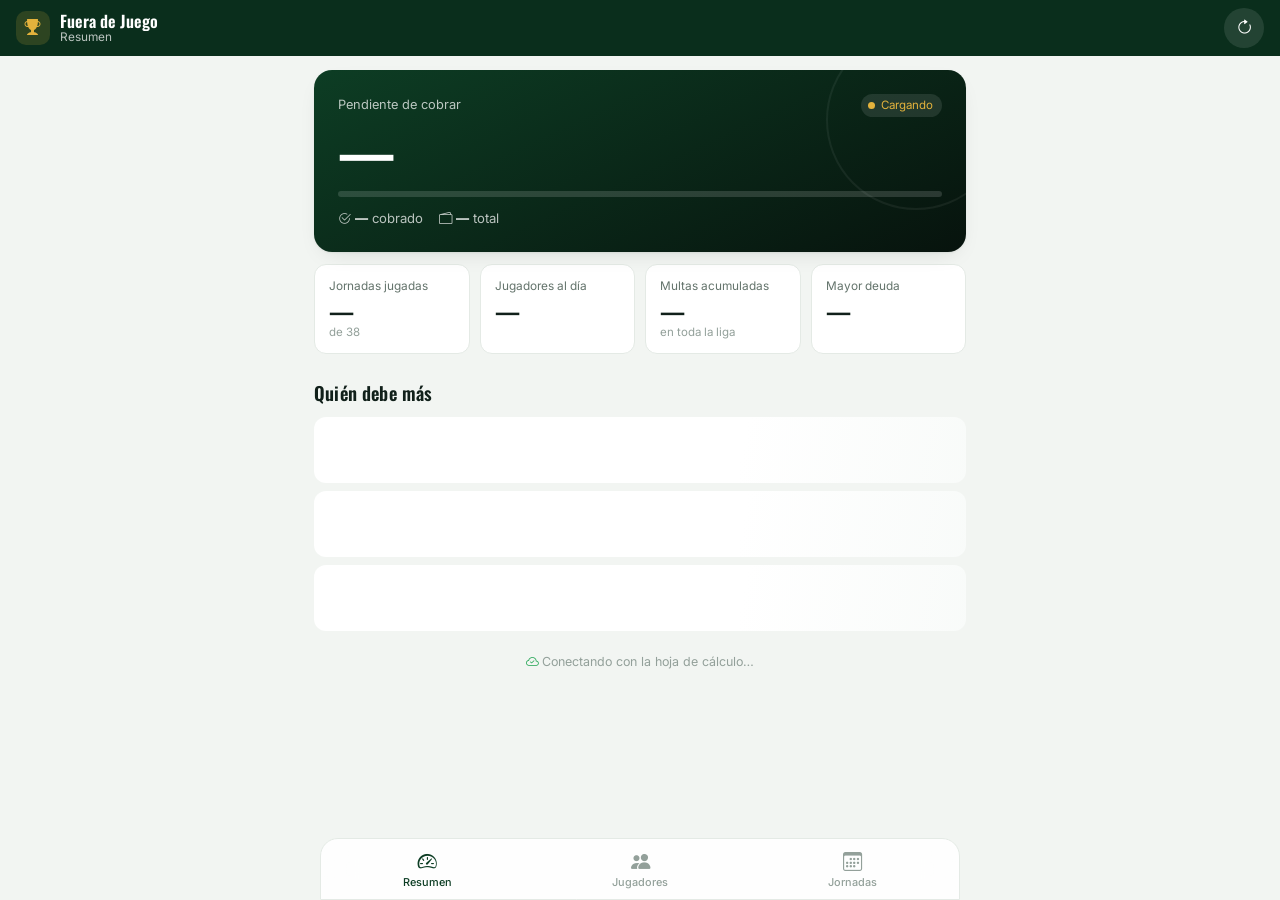
==== commit bd9c26c1: "Add files via upload" ====
--- a/index.html
+++ b/index.html
@@ -1,251 +1,264 @@
-<!DOCTYPE html>
-<html lang="es">
-<head>
-
-<meta charset="UTF-8">
-
-<!--
-    viewport-fit=cover  → permite usar toda la pantalla en iPhone
-                          con notch / Dynamic Island.
-    maximum-scale libre → no bloqueamos el zoom (accesibilidad).
--->
-<meta name="viewport"
-      content="width=device-width, initial-scale=1, viewport-fit=cover">
-
-<title>Fuera de Juego · Liga Mister</title>
-<meta name="description" content="Pagos, jornadas y saldos de la liga Fuera de Juego.">
-
-<!-- Color de la barra del navegador (Chrome Android y Safari 15+) -->
-<meta name="theme-color" content="#0a2e1c" media="(prefers-color-scheme: light)">
-<meta name="theme-color" content="#07130d" media="(prefers-color-scheme: dark)">
-
-<!-- Instalable como app en iOS -->
-<meta name="apple-mobile-web-app-capable" content="yes">
-<meta name="mobile-web-app-capable" content="yes">
-<meta name="apple-mobile-web-app-status-bar-style" content="black-translucent">
-<meta name="apple-mobile-web-app-title" content="Fuera de Juego">
-<meta name="format-detection" content="telephone=no">
-
-<link rel="manifest" href="manifest.webmanifest">
-<link rel="apple-touch-icon" href="icons/icon-180.png">
-<link rel="icon" href="icons/icon-192.png" sizes="192x192">
-<link rel="icon" href="favicon.svg" type="image/svg+xml">
-
-<!-- Tipografías -->
-<link rel="preconnect" href="https://fonts.googleapis.com">
-<link rel="preconnect" href="https://fonts.gstatic.com" crossorigin>
-<link rel="stylesheet"
-      href="https://fonts.googleapis.com/css2?family=Oswald:wght@500;600;700&family=Inter:wght@400;500;600;700&display=swap">
-
-<!-- Iconos -->
-<link rel="stylesheet"
-      href="https://cdn.jsdelivr.net/npm/bootstrap-icons@1.11.3/font/bootstrap-icons.min.css">
-
-<link rel="stylesheet" href="style.css">
-
-</head>
-
-<body>
-
-<!-- =========================================================
-     BARRA SUPERIOR
-========================================================= -->
-
-<header class="topbar" id="topbar">
-
-    <div class="topbar-inner">
-
-        <div class="brand">
-            <span class="brand-escudo"><i class="bi bi-trophy-fill"></i></span>
-            <span class="brand-texto">
-                <strong>Fuera de Juego</strong>
-                <small id="tituloVista">Resumen</small>
-            </span>
-        </div>
-
-        <button type="button"
-                id="botonRecargar"
-                class="boton-icono"
-                aria-label="Actualizar datos">
-            <i class="bi bi-arrow-clockwise"></i>
-        </button>
-
-    </div>
-
-    <!-- Indicador de "tirar para actualizar" -->
-    <div class="ptr" id="ptr" aria-hidden="true">
-        <i class="bi bi-arrow-down"></i>
-    </div>
-
-</header>
-
-
-<!-- =========================================================
-     CONTENIDO
-========================================================= -->
-
-<main id="contenido">
-
-<!-- ------------------- RESUMEN ------------------- -->
-<section class="vista vista-activa" id="vista-resumen" aria-label="Resumen">
-
-    <div class="marcador">
-
-        <div class="marcador-cabecera">
-            <span>Pendiente de cobrar</span>
-            <span class="conexion conexion-cargando" id="estadoConexion">
-                <span class="conexion-punto"></span>
-                <span id="estadoConexionTexto">Cargando</span>
-            </span>
-        </div>
-
-        <p class="marcador-cifra" id="dineroPendiente">—</p>
-
-        <div class="barra-bote" aria-hidden="true">
-            <span id="barraBote"></span>
-        </div>
-
-        <div class="marcador-pie">
-            <span><i class="bi bi-check2-circle"></i> <b id="dineroActual">—</b> cobrado</span>
-            <span><i class="bi bi-wallet2"></i> <b id="dineroTotal">—</b> total</span>
-        </div>
-
-    </div>
-
-    <div class="rejilla-datos">
-
-        <article class="dato">
-            <span class="dato-etiqueta">Jornadas jugadas</span>
-            <strong class="dato-valor" id="jornadasCompletadas">—</strong>
-            <span class="dato-pie">de 38</span>
-        </article>
-
-        <article class="dato">
-            <span class="dato-etiqueta">Jugadores al día</span>
-            <strong class="dato-valor" id="jugadoresAlDia">—</strong>
-            <span class="dato-pie" id="jugadoresTotales">&nbsp;</span>
-        </article>
-
-        <article class="dato">
-            <span class="dato-etiqueta">Multas acumuladas</span>
-            <strong class="dato-valor" id="multasTotales">—</strong>
-            <span class="dato-pie">en toda la liga</span>
-        </article>
-
-        <article class="dato">
-            <span class="dato-etiqueta">Mayor deuda</span>
-            <strong class="dato-valor" id="mayorDeuda">—</strong>
-            <span class="dato-pie" id="mayorDeudaNombre">&nbsp;</span>
-        </article>
-
-    </div>
-
-    <h2 class="titulo-bloque">Quién debe más</h2>
-
-    <div class="lista" id="listaMorosos">
-        <div class="esqueleto"></div>
-        <div class="esqueleto"></div>
-        <div class="esqueleto"></div>
-    </div>
-
-    <p class="nota-pie">
-        <i class="bi bi-cloud-check"></i>
-        <span id="ultimaActualizacion">Conectando con la hoja de cálculo…</span>
-    </p>
-
-</section>
-
-
-<!-- ------------------- JUGADORES ------------------- -->
-<section class="vista" id="vista-jugadores" aria-label="Jugadores" hidden>
-
-    <div class="buscador">
-        <i class="bi bi-search"></i>
-        <input type="search"
-               id="buscadorJugadores"
-               placeholder="Buscar jugador"
-               autocomplete="off"
-               autocapitalize="words"
-               enterkeyhint="search"
-               aria-label="Buscar jugador">
-        <button type="button" class="buscador-limpiar" id="limpiarBusqueda" hidden aria-label="Borrar búsqueda">
-            <i class="bi bi-x-circle-fill"></i>
-        </button>
-    </div>
-
-    <div class="chips" id="chipsOrden" role="tablist" aria-label="Ordenar jugadores">
-        <button type="button" class="chip chip-activo" data-orden="pendiente">Deuda</button>
-        <button type="button" class="chip" data-orden="totalPagado">Pagado</button>
-        <button type="button" class="chip" data-orden="multas">Multas</button>
-        <button type="button" class="chip" data-orden="saldo">Saldo</button>
-        <button type="button" class="chip" data-orden="nombre">A–Z</button>
-    </div>
-
-    <div class="lista" id="listaJugadores">
-        <div class="esqueleto"></div>
-        <div class="esqueleto"></div>
-        <div class="esqueleto"></div>
-        <div class="esqueleto"></div>
-    </div>
-
-</section>
-
-
-<!-- ------------------- JORNADAS ------------------- -->
-<section class="vista" id="vista-jornadas" aria-label="Jornadas" hidden>
-
-    <div class="jornada-pills" id="selectorJornada" role="tablist" aria-label="Elegir jornada"></div>
-
-    <div id="jornadaInfo"></div>
-
-    <div class="lista" id="listaJornada"></div>
-
-</section>
-
-</main>
-
-
-<!-- =========================================================
-     NAVEGACIÓN INFERIOR
-========================================================= -->
-
-<nav class="tabbar" id="tabbar" aria-label="Secciones">
-
-    <button type="button" class="tab tab-activo" data-vista="resumen" aria-current="page">
-        <i class="bi bi-speedometer2"></i>
-        <span>Resumen</span>
-    </button>
-
-    <button type="button" class="tab" data-vista="jugadores">
-        <i class="bi bi-people-fill"></i>
-        <span>Jugadores</span>
-    </button>
-
-    <button type="button" class="tab" data-vista="jornadas">
-        <i class="bi bi-calendar3"></i>
-        <span>Jornadas</span>
-    </button>
-
-</nav>
-
-
-<!-- =========================================================
-     FICHA DE JUGADOR (panel deslizante)
-========================================================= -->
-
-<div class="sheet-fondo" id="sheetFondo" hidden></div>
-
-<aside class="sheet" id="sheet" role="dialog" aria-modal="true" aria-labelledby="sheetNombre" hidden>
-    <button type="button" class="sheet-tirador" id="sheetCerrar" aria-label="Cerrar ficha"></button>
-    <div class="sheet-cuerpo" id="sheetCuerpo"></div>
-</aside>
-
-
-<!-- Aviso flotante (sin conexión, datos guardados…) -->
-<div class="aviso" id="aviso" role="status" aria-live="polite" hidden></div>
-
-
-<script src="script.js"></script>
-
-</body>
+<!DOCTYPE html>
+<html lang="es">
+<head>
+
+<meta charset="UTF-8">
+
+<!--
+    viewport-fit=cover  → permite usar toda la pantalla en iPhone
+                          con notch / Dynamic Island.
+    maximum-scale libre → no bloqueamos el zoom (accesibilidad).
+-->
+<meta name="viewport"
+      content="width=device-width, initial-scale=1, viewport-fit=cover">
+
+<title>Fuera de Juego · Liga Mister</title>
+<meta name="description" content="Pagos, jornadas y saldos de la liga Fuera de Juego.">
+
+<!-- Color de la barra del navegador (Chrome Android y Safari 15+) -->
+<meta name="theme-color" content="#0a2e1c" media="(prefers-color-scheme: light)">
+<meta name="theme-color" content="#07130d" media="(prefers-color-scheme: dark)">
+
+<!-- Instalable como app en iOS -->
+<meta name="apple-mobile-web-app-capable" content="yes">
+<meta name="mobile-web-app-capable" content="yes">
+<meta name="apple-mobile-web-app-status-bar-style" content="black-translucent">
+<meta name="apple-mobile-web-app-title" content="Fuera de Juego">
+<meta name="format-detection" content="telephone=no">
+
+<link rel="manifest" href="manifest.webmanifest">
+<link rel="apple-touch-icon" href="icons/icon-180.png">
+<link rel="icon" href="icons/icon-192.png" sizes="192x192">
+<link rel="icon" href="favicon.svg" type="image/svg+xml">
+
+<!-- Tipografías -->
+<link rel="preconnect" href="https://fonts.googleapis.com">
+<link rel="preconnect" href="https://fonts.gstatic.com" crossorigin>
+<link rel="stylesheet"
+      href="https://fonts.googleapis.com/css2?family=Oswald:wght@500;600;700&family=Inter:wght@400;500;600;700&display=swap">
+
+<!-- Iconos -->
+<link rel="stylesheet"
+      href="https://cdn.jsdelivr.net/npm/bootstrap-icons@1.11.3/font/bootstrap-icons.min.css">
+
+<link rel="stylesheet" href="style.css">
+
+</head>
+
+<body>
+
+<!-- =========================================================
+     BARRA SUPERIOR
+========================================================= -->
+
+<header class="topbar" id="topbar">
+
+    <div class="topbar-inner">
+
+        <div class="brand">
+            <span class="brand-escudo"><i class="bi bi-trophy-fill"></i></span>
+            <span class="brand-texto">
+                <strong>Fuera de Juego</strong>
+                <small id="tituloVista">Resumen</small>
+            </span>
+        </div>
+
+        <button type="button"
+                id="botonRecargar"
+                class="boton-icono"
+                aria-label="Actualizar datos">
+            <i class="bi bi-arrow-clockwise"></i>
+        </button>
+
+    </div>
+
+    <!-- Indicador de "tirar para actualizar" -->
+    <div class="ptr" id="ptr" aria-hidden="true">
+        <i class="bi bi-arrow-down"></i>
+    </div>
+
+</header>
+
+
+<!-- =========================================================
+     CONTENIDO
+========================================================= -->
+
+<main id="contenido">
+
+<!-- ------------------- RESUMEN ------------------- -->
+<section class="vista vista-activa" id="vista-resumen" aria-label="Resumen">
+
+    <div class="marcador">
+
+        <div class="marcador-cabecera">
+            <span>Pendiente de cobrar</span>
+            <span class="conexion conexion-cargando" id="estadoConexion">
+                <span class="conexion-punto"></span>
+                <span id="estadoConexionTexto">Cargando</span>
+            </span>
+        </div>
+
+        <p class="marcador-cifra" id="dineroPendiente">—</p>
+
+        <div class="barra-bote" aria-hidden="true">
+            <span id="barraBote"></span>
+        </div>
+
+        <div class="marcador-pie">
+            <span><i class="bi bi-check2-circle"></i> <b id="dineroActual">—</b> cobrado</span>
+            <span><i class="bi bi-wallet2"></i> <b id="dineroTotal">—</b> total</span>
+        </div>
+
+        <p class="marcador-nota" id="notaBote" hidden>
+            <i class="bi bi-piggy-bank"></i>
+            <span id="notaBoteTexto"></span>
+        </p>
+
+    </div>
+
+    <div class="rejilla-datos">
+
+        <article class="dato">
+            <span class="dato-etiqueta">Jornadas jugadas</span>
+            <strong class="dato-valor" id="jornadasCompletadas">—</strong>
+            <span class="dato-pie">de 38</span>
+        </article>
+
+        <article class="dato">
+            <span class="dato-etiqueta">Jugadores al día</span>
+            <strong class="dato-valor" id="jugadoresAlDia">—</strong>
+            <span class="dato-pie" id="jugadoresTotales">&nbsp;</span>
+        </article>
+
+        <article class="dato">
+            <span class="dato-etiqueta">Multas acumuladas</span>
+            <strong class="dato-valor" id="multasTotales">—</strong>
+            <span class="dato-pie">en toda la liga</span>
+        </article>
+
+        <article class="dato">
+            <span class="dato-etiqueta">Mayor deuda</span>
+            <strong class="dato-valor" id="mayorDeuda">—</strong>
+            <span class="dato-pie" id="mayorDeudaNombre">&nbsp;</span>
+        </article>
+
+    </div>
+
+    <h2 class="titulo-bloque">Quién debe más</h2>
+
+    <div class="lista" id="listaMorosos">
+        <div class="esqueleto"></div>
+        <div class="esqueleto"></div>
+        <div class="esqueleto"></div>
+    </div>
+
+    <div id="bloqueMultasManuales" hidden>
+
+        <h2 class="titulo-bloque">Multas</h2>
+
+        <div class="lista" id="listaMultasManualesWeb"></div>
+
+    </div>
+
+    <p class="nota-pie">
+        <i class="bi bi-cloud-check"></i>
+        <span id="ultimaActualizacion">Conectando con la hoja de cálculo…</span>
+    </p>
+
+</section>
+
+
+<!-- ------------------- JUGADORES ------------------- -->
+<section class="vista" id="vista-jugadores" aria-label="Jugadores" hidden>
+
+    <div class="buscador">
+        <i class="bi bi-search"></i>
+        <input type="search"
+               id="buscadorJugadores"
+               placeholder="Buscar jugador"
+               autocomplete="off"
+               autocapitalize="words"
+               enterkeyhint="search"
+               aria-label="Buscar jugador">
+        <button type="button" class="buscador-limpiar" id="limpiarBusqueda" hidden aria-label="Borrar búsqueda">
+            <i class="bi bi-x-circle-fill"></i>
+        </button>
+    </div>
+
+    <div class="chips" id="chipsOrden" role="tablist" aria-label="Ordenar jugadores">
+        <button type="button" class="chip chip-activo" data-orden="pendiente">Deuda</button>
+        <button type="button" class="chip" data-orden="totalPagado">Pagado</button>
+        <button type="button" class="chip" data-orden="multas">Multas</button>
+        <button type="button" class="chip" data-orden="saldo">Saldo</button>
+        <button type="button" class="chip" data-orden="nombre">A–Z</button>
+    </div>
+
+    <div class="lista" id="listaJugadores">
+        <div class="esqueleto"></div>
+        <div class="esqueleto"></div>
+        <div class="esqueleto"></div>
+        <div class="esqueleto"></div>
+    </div>
+
+</section>
+
+
+<!-- ------------------- JORNADAS ------------------- -->
+<section class="vista" id="vista-jornadas" aria-label="Jornadas" hidden>
+
+    <div class="jornada-pills" id="selectorJornada" role="tablist" aria-label="Elegir jornada"></div>
+
+    <div id="jornadaInfo"></div>
+
+    <div class="lista" id="listaJornada"></div>
+
+</section>
+
+</main>
+
+
+<!-- =========================================================
+     NAVEGACIÓN INFERIOR
+========================================================= -->
+
+<nav class="tabbar" id="tabbar" aria-label="Secciones">
+
+    <button type="button" class="tab tab-activo" data-vista="resumen" aria-current="page">
+        <i class="bi bi-speedometer2"></i>
+        <span>Resumen</span>
+    </button>
+
+    <button type="button" class="tab" data-vista="jugadores">
+        <i class="bi bi-people-fill"></i>
+        <span>Jugadores</span>
+    </button>
+
+    <button type="button" class="tab" data-vista="jornadas">
+        <i class="bi bi-calendar3"></i>
+        <span>Jornadas</span>
+    </button>
+
+</nav>
+
+
+<!-- =========================================================
+     FICHA DE JUGADOR (panel deslizante)
+========================================================= -->
+
+<div class="sheet-fondo" id="sheetFondo" hidden></div>
+
+<aside class="sheet" id="sheet" role="dialog" aria-modal="true" aria-labelledby="sheetNombre" hidden>
+    <button type="button" class="sheet-tirador" id="sheetCerrar" aria-label="Cerrar ficha"></button>
+    <div class="sheet-cuerpo" id="sheetCuerpo"></div>
+</aside>
+
+
+<!-- Aviso flotante (sin conexión, datos guardados…) -->
+<div class="aviso" id="aviso" role="status" aria-live="polite" hidden></div>
+
+
+<script src="script.js"></script>
+
+</body>
 </html>
--- a/style.css
+++ b/style.css
@@ -1,1153 +1,1168 @@
-/* =========================================================
-   FUERA DE JUEGO — Hoja de estilos
-   Diseño móvil primero. Probado en Chrome y Safari (iOS).
-========================================================= */
-
-:root {
-    /* Chrome de la app: verde césped de noche */
-    --verde-900: #07130d;
-    --verde-800: #0a2e1c;
-    --verde-700: #0d3d24;
-    --cesped:    #2ba85a;
-    --cesped-claro: #45c774;
-    --oro:       #e3b23c;
-    --clay:      #d1483f;
-
-    /* Superficies */
-    --fondo:      #f2f5f2;
-    --superficie: #ffffff;
-    --superficie-2: #f7faf8;
-    --borde:      #e4eae5;
-
-    /* Texto */
-    --texto:      #11201a;
-    --texto-2:    #63736b;
-    --texto-3:    #93a09a;
-    --sobre-verde: rgba(255, 255, 255, 0.72);
-
-    /* Estados */
-    --exito:      #1e8f49;
-    --exito-suave:#e7f6ed;
-    --alerta:     #b8791a;
-    --alerta-suave:#fcf2de;
-    --error:      #c23c34;
-    --error-suave:#fbeae8;
-
-    /* Tipografía */
-    --titular: "Oswald", "Helvetica Neue", Arial, sans-serif;
-    --cuerpo:  "Inter", -apple-system, BlinkMacSystemFont, "Segoe UI", Roboto, sans-serif;
-
-    /* Formas */
-    --radio:   18px;
-    --radio-s: 12px;
-    --sombra:  0 1px 2px rgba(10, 30, 20, .06), 0 8px 24px -12px rgba(10, 30, 20, .18);
-
-    /* Alturas de las barras fijas */
-    --alto-topbar: 56px;
-    --alto-tabbar: 60px;
-
-    /* Zonas seguras (notch, barra de gestos) */
-    --safe-top:    env(safe-area-inset-top, 0px);
-    --safe-bottom: env(safe-area-inset-bottom, 0px);
-    --safe-left:   env(safe-area-inset-left, 0px);
-    --safe-right:  env(safe-area-inset-right, 0px);
-}
-
-@media (prefers-color-scheme: dark) {
-    :root {
-        --fondo:      #0b1410;
-        --superficie: #13201a;
-        --superficie-2: #182821;
-        --borde:      #23352c;
-
-        --texto:      #eaf2ed;
-        --texto-2:    #9aaba2;
-        --texto-3:    #6d7f77;
-
-        --exito-suave: #12331f;
-        --alerta-suave:#33280f;
-        --error-suave: #3a1c19;
-        --exito:  #4cc47c;
-        --alerta: #e3b23c;
-        --error:  #f0706a;
-
-        --sombra: 0 1px 2px rgba(0, 0, 0, .4);
-    }
-}
-
-/* =========================================================
-   BASE
-========================================================= */
-
-*,
-*::before,
-*::after {
-    box-sizing: border-box;
-}
-
-html {
-    /* Safari: evita que el texto crezca al girar el móvil */
-    -webkit-text-size-adjust: 100%;
-    text-size-adjust: 100%;
-}
-
-body {
-    margin: 0;
-    background: var(--fondo);
-    color: var(--texto);
-    font-family: var(--cuerpo);
-    font-size: 16px;
-    line-height: 1.45;
-
-    /* Quita el flash gris al tocar en Android */
-    -webkit-tap-highlight-color: transparent;
-
-    /* Nada de scroll lateral en móvil */
-    overflow-x: hidden;
-
-    -webkit-font-smoothing: antialiased;
-}
-
-/* El rebote de iOS muestra el color de la barra, no blanco */
-html {
-    background: var(--fondo);
-}
-
-h1, h2, h3 {
-    font-family: var(--titular);
-    font-weight: 600;
-    letter-spacing: .01em;
-    margin: 0;
-}
-
-button,
-input {
-    font-family: inherit;
-    font-size: 1rem;
-    color: inherit;
-}
-
-button {
-    /* Sin retardo de 300 ms en el toque */
-    touch-action: manipulation;
-    cursor: pointer;
-    border: 0;
-    background: none;
-    padding: 0;
-    -webkit-appearance: none;
-    appearance: none;
-}
-
-:focus-visible {
-    outline: 2px solid var(--cesped);
-    outline-offset: 2px;
-    border-radius: 6px;
-}
-
-[hidden] {
-    display: none !important;
-}
-
-@media (prefers-reduced-motion: reduce) {
-    *,
-    *::before,
-    *::after {
-        animation-duration: .001ms !important;
-        animation-iteration-count: 1 !important;
-        transition-duration: .001ms !important;
-        scroll-behavior: auto !important;
-    }
-}
-
-/* =========================================================
-   BARRA SUPERIOR
-========================================================= */
-
-.topbar {
-    position: fixed;
-    top: 0;
-    left: 0;
-    right: 0;
-    z-index: 30;
-
-    padding-top: var(--safe-top);
-
-    background: var(--verde-800);
-    color: #fff;
-
-    /* Safari necesita el prefijo para el desenfoque */
-    -webkit-backdrop-filter: saturate(160%) blur(12px);
-    backdrop-filter: saturate(160%) blur(12px);
-}
-
-.topbar-inner {
-    height: var(--alto-topbar);
-    padding-left: max(16px, var(--safe-left));
-    padding-right: max(16px, var(--safe-right));
-
-    display: flex;
-    align-items: center;
-    justify-content: space-between;
-    gap: 12px;
-}
-
-.brand {
-    display: flex;
-    align-items: center;
-    gap: 10px;
-    min-width: 0;
-}
-
-.brand-escudo {
-    width: 34px;
-    height: 34px;
-    flex: none;
-
-    display: grid;
-    place-items: center;
-
-    border-radius: 10px;
-    background: rgba(227, 178, 60, .16);
-    color: var(--oro);
-    font-size: 1rem;
-}
-
-.brand-texto {
-    display: flex;
-    flex-direction: column;
-    line-height: 1.15;
-    min-width: 0;
-}
-
-.brand-texto strong {
-    font-family: var(--titular);
-    font-size: 1.02rem;
-    font-weight: 600;
-    white-space: nowrap;
-    overflow: hidden;
-    text-overflow: ellipsis;
-}
-
-.brand-texto small {
-    font-size: .74rem;
-    color: var(--sobre-verde);
-}
-
-.boton-icono {
-    width: 40px;
-    height: 40px;
-    flex: none;
-
-    display: grid;
-    place-items: center;
-
-    border-radius: 50%;
-    background: rgba(255, 255, 255, .1);
-    color: #fff;
-    font-size: 1.05rem;
-
-    transition: background .18s ease, transform .18s ease;
-}
-
-.boton-icono:active {
-    transform: scale(.92);
-    background: rgba(255, 255, 255, .2);
-}
-
-.boton-icono.girando i {
-    animation: girar .8s linear infinite;
-}
-
-@keyframes girar {
-    to { transform: rotate(360deg); }
-}
-
-/* Tirar para actualizar */
-
-.ptr {
-    position: absolute;
-    left: 0;
-    right: 0;
-    top: calc(var(--safe-top) + var(--alto-topbar));
-
-    display: grid;
-    place-items: center;
-
-    height: 0;
-    overflow: hidden;
-
-    color: var(--sobre-verde);
-    background: var(--verde-800);
-    font-size: 1.1rem;
-}
-
-.ptr i {
-    transition: transform .2s ease;
-}
-
-.ptr.listo i {
-    transform: rotate(180deg);
-    color: var(--cesped-claro);
-}
-
-.ptr.cargando i {
-    animation: girar .8s linear infinite;
-}
-
-/* =========================================================
-   CONTENIDO Y VISTAS
-========================================================= */
-
-#contenido {
-    padding-top: calc(var(--safe-top) + var(--alto-topbar) + 14px);
-    padding-bottom: calc(var(--safe-bottom) + var(--alto-tabbar) + 24px);
-    padding-left: max(14px, var(--safe-left));
-    padding-right: max(14px, var(--safe-right));
-
-    max-width: 680px;
-    margin: 0 auto;
-}
-
-.vista {
-    display: none;
-}
-
-.vista-activa {
-    display: block;
-    animation: entrar .22s ease both;
-}
-
-@keyframes entrar {
-    from { opacity: 0; transform: translateY(6px); }
-    to   { opacity: 1; transform: none; }
-}
-
-.titulo-bloque {
-    font-size: 1.05rem;
-    margin: 26px 0 10px;
-}
-
-.nota-pie {
-    margin: 22px 0 0;
-    text-align: center;
-    font-size: .78rem;
-    color: var(--texto-3);
-}
-
-.nota-pie i {
-    color: var(--cesped);
-}
-
-/* =========================================================
-   MARCADOR (bloque principal del resumen)
-========================================================= */
-
-.marcador {
-    position: relative;
-    overflow: hidden;
-
-    padding: 18px 18px 20px;
-    border-radius: var(--radio);
-
-    background: linear-gradient(155deg, var(--verde-700) 0%, var(--verde-900) 100%);
-    color: #fff;
-    box-shadow: var(--sombra);
-}
-
-/* Líneas de campo como marca de agua */
-.marcador::after {
-    content: "";
-    position: absolute;
-    right: -40px;
-    top: -40px;
-    width: 180px;
-    height: 180px;
-    border: 2px solid rgba(255, 255, 255, .06);
-    border-radius: 50%;
-    pointer-events: none;
-}
-
-.marcador-cabecera {
-    position: relative;
-    display: flex;
-    align-items: center;
-    justify-content: space-between;
-    gap: 10px;
-
-    font-size: .8rem;
-    color: var(--sobre-verde);
-}
-
-.marcador-cifra {
-    position: relative;
-    margin: 6px 0 14px;
-
-    font-family: var(--titular);
-    font-size: clamp(2.6rem, 14vw, 3.4rem);
-    font-weight: 700;
-    line-height: 1;
-    letter-spacing: -.01em;
-
-    font-variant-numeric: tabular-nums;
-}
-
-.barra-bote {
-    position: relative;
-    height: 6px;
-    border-radius: 99px;
-    background: rgba(255, 255, 255, .14);
-    overflow: hidden;
-}
-
-.barra-bote span {
-    display: block;
-    height: 100%;
-    width: 0;
-    border-radius: 99px;
-    background: linear-gradient(90deg, var(--cesped), var(--cesped-claro));
-    transition: width .9s cubic-bezier(.22, 1, .36, 1);
-}
-
-.marcador-pie {
-    position: relative;
-    display: flex;
-    gap: 16px;
-    flex-wrap: wrap;
-
-    margin-top: 12px;
-    font-size: .82rem;
-    color: var(--sobre-verde);
-}
-
-.marcador-pie b {
-    color: #fff;
-    font-weight: 600;
-    font-variant-numeric: tabular-nums;
-}
-
-/* Estado de conexión */
-
-.conexion {
-    display: inline-flex;
-    align-items: center;
-    gap: 6px;
-
-    padding: 3px 9px 3px 7px;
-    border-radius: 99px;
-    background: rgba(255, 255, 255, .1);
-
-    font-size: .72rem;
-    white-space: nowrap;
-}
-
-.conexion-punto {
-    width: 7px;
-    height: 7px;
-    border-radius: 50%;
-    background: currentColor;
-}
-
-.conexion-cargando { color: var(--oro); }
-.conexion-cargando .conexion-punto { animation: latido 1.1s ease-in-out infinite; }
-
-.conexion-online  { color: var(--cesped-claro); }
-.conexion-error   { color: #ff8b84; }
-
-@keyframes latido {
-    0%, 100% { opacity: 1; }
-    50%      { opacity: .25; }
-}
-
-/* =========================================================
-   REJILLA DE DATOS
-========================================================= */
-
-.rejilla-datos {
-    display: grid;
-    grid-template-columns: 1fr 1fr;
-    gap: 10px;
-    margin-top: 12px;
-}
-
-.dato {
-    padding: 13px 14px;
-    border-radius: var(--radio-s);
-    background: var(--superficie);
-    border: 1px solid var(--borde);
-}
-
-.dato-etiqueta {
-    display: block;
-    font-size: .74rem;
-    color: var(--texto-2);
-}
-
-.dato-valor {
-    display: block;
-    margin-top: 2px;
-
-    font-family: var(--titular);
-    font-size: 1.5rem;
-    font-weight: 600;
-    line-height: 1.1;
-    font-variant-numeric: tabular-nums;
-}
-
-.dato-pie {
-    display: block;
-    font-size: .72rem;
-    color: var(--texto-3);
-
-    white-space: nowrap;
-    overflow: hidden;
-    text-overflow: ellipsis;
-}
-
-/* =========================================================
-   LISTA DE JUGADORES
-========================================================= */
-
-.lista {
-    display: flex;
-    flex-direction: column;
-    gap: 8px;
-}
-
-.fila {
-    display: flex;
-    align-items: center;
-    gap: 12px;
-    width: 100%;
-
-    padding: 11px 12px;
-    border-radius: var(--radio-s);
-    background: var(--superficie);
-    border: 1px solid var(--borde);
-
-    text-align: left;
-    transition: transform .14s ease, background .14s ease;
-}
-
-.fila:active {
-    transform: scale(.985);
-    background: var(--superficie-2);
-}
-
-.fila-datos {
-    flex: 1;
-    min-width: 0;
-}
-
-.fila-nombre {
-    display: block;
-    font-weight: 600;
-    font-size: .96rem;
-
-    white-space: nowrap;
-    overflow: hidden;
-    text-overflow: ellipsis;
-}
-
-.fila-sub {
-    display: block;
-    margin-top: 1px;
-    font-size: .76rem;
-    color: var(--texto-2);
-}
-
-.fila-cifra {
-    flex: none;
-    text-align: right;
-}
-
-.fila-importe {
-    display: block;
-    font-weight: 700;
-    font-size: .98rem;
-    font-variant-numeric: tabular-nums;
-}
-
-.fila-etiqueta {
-    display: block;
-    font-size: .7rem;
-    color: var(--texto-3);
-}
-
-.importe-deuda    { color: var(--error); }
-.importe-ok       { color: var(--exito); }
-.importe-neutro   { color: var(--texto-2); }
-
-/* Avatar */
-
-.avatar {
-    position: relative;
-    flex: none;
-
-    width: 42px;
-    height: 42px;
-    border-radius: 50%;
-    overflow: hidden;
-
-    display: grid;
-    place-items: center;
-
-    background: var(--verde-700);
-    color: #fff;
-
-    font-family: var(--titular);
-    font-size: .88rem;
-    font-weight: 600;
-    letter-spacing: .02em;
-}
-
-.avatar img {
-    position: absolute;
-    inset: 0;
-    width: 100%;
-    height: 100%;
-    object-fit: cover;
-}
-
-.avatar-l {
-    width: 62px;
-    height: 62px;
-    font-size: 1.2rem;
-}
-
-/* Medalla de posición en la jornada */
-
-.puesto {
-    flex: none;
-    width: 26px;
-    text-align: center;
-
-    font-family: var(--titular);
-    font-size: .95rem;
-    font-weight: 600;
-    color: var(--texto-3);
-}
-
-.puesto-1 { color: var(--oro); }
-.puesto-2 { color: #9fb0a7; }
-.puesto-3 { color: #c08457; }
-
-/* Distintivos de estado */
-
-.distintivo {
-    display: inline-flex;
-    align-items: center;
-    gap: 5px;
-
-    padding: 3px 9px;
-    border-radius: 99px;
-
-    font-size: .72rem;
-    font-weight: 600;
-    white-space: nowrap;
-}
-
-.distintivo-ok {
-    background: var(--exito-suave);
-    color: var(--exito);
-}
-
-.distintivo-parcial {
-    background: var(--alerta-suave);
-    color: var(--alerta);
-}
-
-.distintivo-no {
-    background: var(--error-suave);
-    color: var(--error);
-}
-
-/* Barra de progreso de pago dentro de la fila */
-
-.progreso {
-    display: block;
-    height: 4px;
-    margin-top: 6px;
-    border-radius: 99px;
-    background: var(--borde);
-    overflow: hidden;
-}
-
-.progreso span {
-    display: block;
-    height: 100%;
-    border-radius: 99px;
-    background: var(--cesped);
-}
-
-/* =========================================================
-   BUSCADOR Y CHIPS
-========================================================= */
-
-.buscador {
-    position: relative;
-    display: flex;
-    align-items: center;
-    gap: 8px;
-
-    padding: 0 12px;
-    height: 44px;
-
-    border-radius: 99px;
-    background: var(--superficie);
-    border: 1px solid var(--borde);
-    color: var(--texto-3);
-}
-
-.buscador input {
-    flex: 1;
-    min-width: 0;
-    height: 100%;
-
-    border: 0;
-    background: none;
-    color: var(--texto);
-
-    /* 16px evita que Safari haga zoom al enfocar */
-    font-size: 16px;
-
-    -webkit-appearance: none;
-    appearance: none;
-}
-
-.buscador input::placeholder {
-    color: var(--texto-3);
-}
-
-.buscador input:focus {
-    outline: none;
-}
-
-/* Safari pinta una X propia en los search; la quitamos */
-.buscador input::-webkit-search-decoration,
-.buscador input::-webkit-search-cancel-button {
-    -webkit-appearance: none;
-    appearance: none;
-}
-
-.buscador-limpiar {
-    color: var(--texto-3);
-    font-size: 1rem;
-    padding: 4px;
-}
-
-.chips {
-    display: flex;
-    gap: 8px;
-
-    margin: 12px -14px 14px;
-    padding: 0 14px 2px;
-
-    overflow-x: auto;
-    scrollbar-width: none;
-    -webkit-overflow-scrolling: touch;
-    overscroll-behavior-x: contain;
-}
-
-.chips::-webkit-scrollbar {
-    display: none;
-}
-
-.chip {
-    flex: none;
-    padding: 7px 14px;
-
-    border-radius: 99px;
-    border: 1px solid var(--borde);
-    background: var(--superficie);
-    color: var(--texto-2);
-
-    font-size: .84rem;
-    font-weight: 500;
-
-    transition: background .16s ease, color .16s ease, border-color .16s ease;
-}
-
-.chip-activo {
-    background: var(--verde-700);
-    border-color: var(--verde-700);
-    color: #fff;
-}
-
-/* =========================================================
-   JORNADAS
-========================================================= */
-
-.jornada-pills {
-    display: flex;
-    gap: 8px;
-
-    margin: 0 -14px 14px;
-    padding: 2px 14px 6px;
-
-    overflow-x: auto;
-    scroll-snap-type: x proximity;
-    scrollbar-width: none;
-    -webkit-overflow-scrolling: touch;
-    overscroll-behavior-x: contain;
-}
-
-.jornada-pills::-webkit-scrollbar {
-    display: none;
-}
-
-.jornada-pill {
-    flex: none;
-    scroll-snap-align: center;
-
-    width: 52px;
-    height: 58px;
-
-    display: flex;
-    flex-direction: column;
-    align-items: center;
-    justify-content: center;
-    gap: 1px;
-
-    border-radius: 14px;
-    border: 1px solid var(--borde);
-    background: var(--superficie);
-    color: var(--texto-2);
-
-    transition: transform .16s ease, background .16s ease;
-}
-
-.jornada-pill small {
-    font-size: .62rem;
-    text-transform: lowercase;
-    color: var(--texto-3);
-}
-
-.jornada-pill b {
-    font-family: var(--titular);
-    font-size: 1.2rem;
-    font-weight: 600;
-    line-height: 1;
-}
-
-.jornada-pill .punto {
-    width: 5px;
-    height: 5px;
-    border-radius: 50%;
-    background: var(--borde);
-}
-
-.jornada-pill.completa .punto { background: var(--cesped); }
-.jornada-pill.parcial  .punto { background: var(--oro); }
-
-.jornada-pill:active {
-    transform: scale(.94);
-}
-
-.jornada-pill.activa {
-    background: var(--verde-700);
-    border-color: var(--verde-700);
-    color: #fff;
-}
-
-.jornada-pill.activa small,
-.jornada-pill.activa .punto {
-    color: rgba(255, 255, 255, .7);
-}
-
-.jornada-resumen {
-    display: flex;
-    align-items: center;
-    justify-content: space-between;
-    gap: 12px;
-
-    padding: 14px 16px;
-    margin-bottom: 12px;
-
-    border-radius: var(--radio-s);
-    background: var(--superficie);
-    border: 1px solid var(--borde);
-}
-
-.jornada-resumen h2 {
-    font-size: 1.15rem;
-}
-
-.jornada-resumen p {
-    margin: 2px 0 0;
-    font-size: .78rem;
-    color: var(--texto-2);
-}
-
-/* =========================================================
-   ESTADOS VACÍOS Y CARGA
-========================================================= */
-
-.vacio {
-    padding: 38px 20px;
-    text-align: center;
-    color: var(--texto-2);
-
-    border-radius: var(--radio-s);
-    background: var(--superficie);
-    border: 1px dashed var(--borde);
-}
-
-.vacio i {
-    font-size: 1.8rem;
-    color: var(--texto-3);
-}
-
-.vacio h3 {
-    margin: 10px 0 4px;
-    font-size: 1.05rem;
-    color: var(--texto);
-}
-
-.vacio p {
-    margin: 0;
-    font-size: .85rem;
-}
-
-.esqueleto {
-    height: 66px;
-    border-radius: var(--radio-s);
-    background: linear-gradient(
-        100deg,
-        var(--superficie) 30%,
-        var(--superficie-2) 50%,
-        var(--superficie) 70%
-    );
-    background-size: 220% 100%;
-    animation: brillo 1.3s ease-in-out infinite;
-}
-
-@keyframes brillo {
-    from { background-position: 180% 0; }
-    to   { background-position: -60% 0; }
-}
-
-/* =========================================================
-   BARRA DE PESTAÑAS INFERIOR
-========================================================= */
-
-.tabbar {
-    position: fixed;
-    bottom: 0;
-    left: 0;
-    right: 0;
-    z-index: 30;
-
-    display: flex;
-
-    padding-bottom: var(--safe-bottom);
-    padding-left: var(--safe-left);
-    padding-right: var(--safe-right);
-
-    background: color-mix(in srgb, var(--superficie) 88%, transparent);
-    border-top: 1px solid var(--borde);
-
-    -webkit-backdrop-filter: saturate(180%) blur(16px);
-    backdrop-filter: saturate(180%) blur(16px);
-}
-
-/* Si el navegador no soporta color-mix (Safari antiguo) */
-@supports not (background: color-mix(in srgb, red 50%, blue)) {
-    .tabbar { background: var(--superficie); }
-}
-
-.tab {
-    flex: 1;
-    height: var(--alto-tabbar);
-
-    display: flex;
-    flex-direction: column;
-    align-items: center;
-    justify-content: center;
-    gap: 3px;
-
-    color: var(--texto-3);
-    font-size: .68rem;
-    font-weight: 500;
-
-    transition: color .16s ease;
-}
-
-.tab i {
-    font-size: 1.2rem;
-}
-
-.tab span {
-    line-height: 1;
-}
-
-.tab-activo {
-    color: var(--verde-700);
-}
-
-@media (prefers-color-scheme: dark) {
-    .tab-activo { color: var(--cesped-claro); }
-}
-
-.tab:active i {
-    transform: scale(.9);
-}
-
-/* =========================================================
-   PANEL DESLIZANTE (ficha de jugador)
-========================================================= */
-
-.sheet-fondo {
-    position: fixed;
-    inset: 0;
-    z-index: 40;
-
-    background: rgba(5, 15, 10, .5);
-    -webkit-backdrop-filter: blur(2px);
-    backdrop-filter: blur(2px);
-
-    animation: aparecer .2s ease both;
-}
-
-@keyframes aparecer {
-    from { opacity: 0; }
-    to   { opacity: 1; }
-}
-
-.sheet {
-    position: fixed;
-    left: 0;
-    right: 0;
-    bottom: 0;
-    z-index: 41;
-
-    max-height: 86vh;
-    max-height: 86dvh;
-    overflow-y: auto;
-    -webkit-overflow-scrolling: touch;
-    overscroll-behavior: contain;
-
-    padding: 8px 18px calc(24px + var(--safe-bottom));
-    border-radius: 24px 24px 0 0;
-
-    background: var(--superficie);
-    box-shadow: 0 -12px 40px rgba(5, 20, 12, .3);
-
-    animation: subir .28s cubic-bezier(.22, 1, .36, 1) both;
-}
-
-@keyframes subir {
-    from { transform: translateY(100%); }
-    to   { transform: none; }
-}
-
-.sheet-tirador {
-    display: block;
-    width: 42px;
-    height: 5px;
-    margin: 6px auto 14px;
-
-    border-radius: 99px;
-    background: var(--borde);
-}
-
-.sheet-cabecera {
-    display: flex;
-    align-items: center;
-    gap: 14px;
-    margin-bottom: 16px;
-}
-
-.sheet-cabecera h2 {
-    font-size: 1.3rem;
-    line-height: 1.15;
-}
-
-.sheet-cabecera p {
-    margin: 2px 0 0;
-    font-size: .8rem;
-    color: var(--texto-2);
-}
-
-.sheet-datos {
-    display: grid;
-    grid-template-columns: 1fr 1fr;
-    gap: 8px;
-}
-
-.sheet-dato {
-    padding: 11px 13px;
-    border-radius: var(--radio-s);
-    background: var(--superficie-2);
-    border: 1px solid var(--borde);
-}
-
-.sheet-dato span {
-    display: block;
-    font-size: .73rem;
-    color: var(--texto-2);
-}
-
-.sheet-dato strong {
-    display: block;
-    margin-top: 1px;
-    font-size: 1.1rem;
-    font-variant-numeric: tabular-nums;
-}
-
-/* =========================================================
-   AVISO FLOTANTE
-========================================================= */
-
-.aviso {
-    position: fixed;
-    left: 50%;
-    bottom: calc(var(--alto-tabbar) + var(--safe-bottom) + 14px);
-    transform: translateX(-50%);
-    z-index: 50;
-
-    max-width: calc(100vw - 32px);
-    padding: 9px 16px;
-
-    border-radius: 99px;
-    background: var(--verde-800);
-    color: #fff;
-
-    font-size: .82rem;
-    white-space: nowrap;
-    overflow: hidden;
-    text-overflow: ellipsis;
-
-    box-shadow: 0 8px 24px rgba(5, 20, 12, .35);
-    animation: aparecer .2s ease both;
-}
-
-/* =========================================================
-   PANTALLAS GRANDES
-   La app sigue siendo móvil: solo respiramos un poco más.
-========================================================= */
-
-@media (min-width: 600px) {
-
-    .rejilla-datos {
-        grid-template-columns: repeat(4, 1fr);
-    }
-
-    .marcador {
-        padding: 24px;
-    }
-
-    .titulo-bloque {
-        font-size: 1.15rem;
-    }
-}
-
-@media (min-width: 900px) {
-
-    .tabbar {
-        max-width: 680px;
-        left: 50%;
-        transform: translateX(-50%);
-        border: 1px solid var(--borde);
-        border-radius: 18px 18px 0 0;
-    }
-}+/* =========================================================
+   FUERA DE JUEGO — Hoja de estilos
+   Diseño móvil primero. Probado en Chrome y Safari (iOS).
+========================================================= */
+
+:root {
+    /* Chrome de la app: verde césped de noche */
+    --verde-900: #07130d;
+    --verde-800: #0a2e1c;
+    --verde-700: #0d3d24;
+    --cesped:    #2ba85a;
+    --cesped-claro: #45c774;
+    --oro:       #e3b23c;
+    --clay:      #d1483f;
+
+    /* Superficies */
+    --fondo:      #f2f5f2;
+    --superficie: #ffffff;
+    --superficie-2: #f7faf8;
+    --borde:      #e4eae5;
+
+    /* Texto */
+    --texto:      #11201a;
+    --texto-2:    #63736b;
+    --texto-3:    #93a09a;
+    --sobre-verde: rgba(255, 255, 255, 0.72);
+
+    /* Estados */
+    --exito:      #1e8f49;
+    --exito-suave:#e7f6ed;
+    --alerta:     #b8791a;
+    --alerta-suave:#fcf2de;
+    --error:      #c23c34;
+    --error-suave:#fbeae8;
+
+    /* Tipografía */
+    --titular: "Oswald", "Helvetica Neue", Arial, sans-serif;
+    --cuerpo:  "Inter", -apple-system, BlinkMacSystemFont, "Segoe UI", Roboto, sans-serif;
+
+    /* Formas */
+    --radio:   18px;
+    --radio-s: 12px;
+    --sombra:  0 1px 2px rgba(10, 30, 20, .06), 0 8px 24px -12px rgba(10, 30, 20, .18);
+
+    /* Alturas de las barras fijas */
+    --alto-topbar: 56px;
+    --alto-tabbar: 60px;
+
+    /* Zonas seguras (notch, barra de gestos) */
+    --safe-top:    env(safe-area-inset-top, 0px);
+    --safe-bottom: env(safe-area-inset-bottom, 0px);
+    --safe-left:   env(safe-area-inset-left, 0px);
+    --safe-right:  env(safe-area-inset-right, 0px);
+}
+
+@media (prefers-color-scheme: dark) {
+    :root {
+        --fondo:      #0b1410;
+        --superficie: #13201a;
+        --superficie-2: #182821;
+        --borde:      #23352c;
+
+        --texto:      #eaf2ed;
+        --texto-2:    #9aaba2;
+        --texto-3:    #6d7f77;
+
+        --exito-suave: #12331f;
+        --alerta-suave:#33280f;
+        --error-suave: #3a1c19;
+        --exito:  #4cc47c;
+        --alerta: #e3b23c;
+        --error:  #f0706a;
+
+        --sombra: 0 1px 2px rgba(0, 0, 0, .4);
+    }
+}
+
+/* =========================================================
+   BASE
+========================================================= */
+
+*,
+*::before,
+*::after {
+    box-sizing: border-box;
+}
+
+html {
+    /* Safari: evita que el texto crezca al girar el móvil */
+    -webkit-text-size-adjust: 100%;
+    text-size-adjust: 100%;
+}
+
+body {
+    margin: 0;
+    background: var(--fondo);
+    color: var(--texto);
+    font-family: var(--cuerpo);
+    font-size: 16px;
+    line-height: 1.45;
+
+    /* Quita el flash gris al tocar en Android */
+    -webkit-tap-highlight-color: transparent;
+
+    /* Nada de scroll lateral en móvil */
+    overflow-x: hidden;
+
+    -webkit-font-smoothing: antialiased;
+}
+
+/* El rebote de iOS muestra el color de la barra, no blanco */
+html {
+    background: var(--fondo);
+}
+
+h1, h2, h3 {
+    font-family: var(--titular);
+    font-weight: 600;
+    letter-spacing: .01em;
+    margin: 0;
+}
+
+button,
+input {
+    font-family: inherit;
+    font-size: 1rem;
+    color: inherit;
+}
+
+button {
+    /* Sin retardo de 300 ms en el toque */
+    touch-action: manipulation;
+    cursor: pointer;
+    border: 0;
+    background: none;
+    padding: 0;
+    -webkit-appearance: none;
+    appearance: none;
+}
+
+:focus-visible {
+    outline: 2px solid var(--cesped);
+    outline-offset: 2px;
+    border-radius: 6px;
+}
+
+[hidden] {
+    display: none !important;
+}
+
+@media (prefers-reduced-motion: reduce) {
+    *,
+    *::before,
+    *::after {
+        animation-duration: .001ms !important;
+        animation-iteration-count: 1 !important;
+        transition-duration: .001ms !important;
+        scroll-behavior: auto !important;
+    }
+}
+
+/* =========================================================
+   BARRA SUPERIOR
+========================================================= */
+
+.topbar {
+    position: fixed;
+    top: 0;
+    left: 0;
+    right: 0;
+    z-index: 30;
+
+    padding-top: var(--safe-top);
+
+    background: var(--verde-800);
+    color: #fff;
+
+    /* Safari necesita el prefijo para el desenfoque */
+    -webkit-backdrop-filter: saturate(160%) blur(12px);
+    backdrop-filter: saturate(160%) blur(12px);
+}
+
+.topbar-inner {
+    height: var(--alto-topbar);
+    padding-left: max(16px, var(--safe-left));
+    padding-right: max(16px, var(--safe-right));
+
+    display: flex;
+    align-items: center;
+    justify-content: space-between;
+    gap: 12px;
+}
+
+.brand {
+    display: flex;
+    align-items: center;
+    gap: 10px;
+    min-width: 0;
+}
+
+.brand-escudo {
+    width: 34px;
+    height: 34px;
+    flex: none;
+
+    display: grid;
+    place-items: center;
+
+    border-radius: 10px;
+    background: rgba(227, 178, 60, .16);
+    color: var(--oro);
+    font-size: 1rem;
+}
+
+.brand-texto {
+    display: flex;
+    flex-direction: column;
+    line-height: 1.15;
+    min-width: 0;
+}
+
+.brand-texto strong {
+    font-family: var(--titular);
+    font-size: 1.02rem;
+    font-weight: 600;
+    white-space: nowrap;
+    overflow: hidden;
+    text-overflow: ellipsis;
+}
+
+.brand-texto small {
+    font-size: .74rem;
+    color: var(--sobre-verde);
+}
+
+.boton-icono {
+    width: 40px;
+    height: 40px;
+    flex: none;
+
+    display: grid;
+    place-items: center;
+
+    border-radius: 50%;
+    background: rgba(255, 255, 255, .1);
+    color: #fff;
+    font-size: 1.05rem;
+
+    transition: background .18s ease, transform .18s ease;
+}
+
+.boton-icono:active {
+    transform: scale(.92);
+    background: rgba(255, 255, 255, .2);
+}
+
+.boton-icono.girando i {
+    animation: girar .8s linear infinite;
+}
+
+@keyframes girar {
+    to { transform: rotate(360deg); }
+}
+
+/* Tirar para actualizar */
+
+.ptr {
+    position: absolute;
+    left: 0;
+    right: 0;
+    top: calc(var(--safe-top) + var(--alto-topbar));
+
+    display: grid;
+    place-items: center;
+
+    height: 0;
+    overflow: hidden;
+
+    color: var(--sobre-verde);
+    background: var(--verde-800);
+    font-size: 1.1rem;
+}
+
+.ptr i {
+    transition: transform .2s ease;
+}
+
+.ptr.listo i {
+    transform: rotate(180deg);
+    color: var(--cesped-claro);
+}
+
+.ptr.cargando i {
+    animation: girar .8s linear infinite;
+}
+
+/* =========================================================
+   CONTENIDO Y VISTAS
+========================================================= */
+
+#contenido {
+    padding-top: calc(var(--safe-top) + var(--alto-topbar) + 14px);
+    padding-bottom: calc(var(--safe-bottom) + var(--alto-tabbar) + 24px);
+    padding-left: max(14px, var(--safe-left));
+    padding-right: max(14px, var(--safe-right));
+
+    max-width: 680px;
+    margin: 0 auto;
+}
+
+.vista {
+    display: none;
+}
+
+.vista-activa {
+    display: block;
+    animation: entrar .22s ease both;
+}
+
+@keyframes entrar {
+    from { opacity: 0; transform: translateY(6px); }
+    to   { opacity: 1; transform: none; }
+}
+
+.titulo-bloque {
+    font-size: 1.05rem;
+    margin: 26px 0 10px;
+}
+
+.nota-pie {
+    margin: 22px 0 0;
+    text-align: center;
+    font-size: .78rem;
+    color: var(--texto-3);
+}
+
+.nota-pie i {
+    color: var(--cesped);
+}
+
+/* =========================================================
+   MARCADOR (bloque principal del resumen)
+========================================================= */
+
+.marcador {
+    position: relative;
+    overflow: hidden;
+
+    padding: 18px 18px 20px;
+    border-radius: var(--radio);
+
+    background: linear-gradient(155deg, var(--verde-700) 0%, var(--verde-900) 100%);
+    color: #fff;
+    box-shadow: var(--sombra);
+}
+
+/* Líneas de campo como marca de agua */
+.marcador::after {
+    content: "";
+    position: absolute;
+    right: -40px;
+    top: -40px;
+    width: 180px;
+    height: 180px;
+    border: 2px solid rgba(255, 255, 255, .06);
+    border-radius: 50%;
+    pointer-events: none;
+}
+
+.marcador-cabecera {
+    position: relative;
+    display: flex;
+    align-items: center;
+    justify-content: space-between;
+    gap: 10px;
+
+    font-size: .8rem;
+    color: var(--sobre-verde);
+}
+
+.marcador-cifra {
+    position: relative;
+    margin: 6px 0 14px;
+
+    font-family: var(--titular);
+    font-size: clamp(2.6rem, 14vw, 3.4rem);
+    font-weight: 700;
+    line-height: 1;
+    letter-spacing: -.01em;
+
+    font-variant-numeric: tabular-nums;
+}
+
+.barra-bote {
+    position: relative;
+    height: 6px;
+    border-radius: 99px;
+    background: rgba(255, 255, 255, .14);
+    overflow: hidden;
+}
+
+.barra-bote span {
+    display: block;
+    height: 100%;
+    width: 0;
+    border-radius: 99px;
+    background: linear-gradient(90deg, var(--cesped), var(--cesped-claro));
+    transition: width .9s cubic-bezier(.22, 1, .36, 1);
+}
+
+.marcador-pie {
+    position: relative;
+    display: flex;
+    gap: 16px;
+    flex-wrap: wrap;
+
+    margin-top: 12px;
+    font-size: .82rem;
+    color: var(--sobre-verde);
+}
+
+.marcador-pie b {
+    color: #fff;
+    font-weight: 600;
+    font-variant-numeric: tabular-nums;
+}
+
+.marcador-nota {
+    position: relative;
+    display: flex;
+    align-items: center;
+    gap: 7px;
+
+    margin: 10px 0 0;
+    font-size: .76rem;
+    color: var(--sobre-verde);
+}
+
+.marcador-nota i {
+    color: var(--oro);
+}
+
+/* Estado de conexión */
+
+.conexion {
+    display: inline-flex;
+    align-items: center;
+    gap: 6px;
+
+    padding: 3px 9px 3px 7px;
+    border-radius: 99px;
+    background: rgba(255, 255, 255, .1);
+
+    font-size: .72rem;
+    white-space: nowrap;
+}
+
+.conexion-punto {
+    width: 7px;
+    height: 7px;
+    border-radius: 50%;
+    background: currentColor;
+}
+
+.conexion-cargando { color: var(--oro); }
+.conexion-cargando .conexion-punto { animation: latido 1.1s ease-in-out infinite; }
+
+.conexion-online  { color: var(--cesped-claro); }
+.conexion-error   { color: #ff8b84; }
+
+@keyframes latido {
+    0%, 100% { opacity: 1; }
+    50%      { opacity: .25; }
+}
+
+/* =========================================================
+   REJILLA DE DATOS
+========================================================= */
+
+.rejilla-datos {
+    display: grid;
+    grid-template-columns: 1fr 1fr;
+    gap: 10px;
+    margin-top: 12px;
+}
+
+.dato {
+    padding: 13px 14px;
+    border-radius: var(--radio-s);
+    background: var(--superficie);
+    border: 1px solid var(--borde);
+}
+
+.dato-etiqueta {
+    display: block;
+    font-size: .74rem;
+    color: var(--texto-2);
+}
+
+.dato-valor {
+    display: block;
+    margin-top: 2px;
+
+    font-family: var(--titular);
+    font-size: 1.5rem;
+    font-weight: 600;
+    line-height: 1.1;
+    font-variant-numeric: tabular-nums;
+}
+
+.dato-pie {
+    display: block;
+    font-size: .72rem;
+    color: var(--texto-3);
+
+    white-space: nowrap;
+    overflow: hidden;
+    text-overflow: ellipsis;
+}
+
+/* =========================================================
+   LISTA DE JUGADORES
+========================================================= */
+
+.lista {
+    display: flex;
+    flex-direction: column;
+    gap: 8px;
+}
+
+.fila {
+    display: flex;
+    align-items: center;
+    gap: 12px;
+    width: 100%;
+
+    padding: 11px 12px;
+    border-radius: var(--radio-s);
+    background: var(--superficie);
+    border: 1px solid var(--borde);
+
+    text-align: left;
+    transition: transform .14s ease, background .14s ease;
+}
+
+.fila:active {
+    transform: scale(.985);
+    background: var(--superficie-2);
+}
+
+.fila-datos {
+    flex: 1;
+    min-width: 0;
+}
+
+.fila-nombre {
+    display: block;
+    font-weight: 600;
+    font-size: .96rem;
+
+    white-space: nowrap;
+    overflow: hidden;
+    text-overflow: ellipsis;
+}
+
+.fila-sub {
+    display: block;
+    margin-top: 1px;
+    font-size: .76rem;
+    color: var(--texto-2);
+}
+
+.fila-cifra {
+    flex: none;
+    text-align: right;
+}
+
+.fila-importe {
+    display: block;
+    font-weight: 700;
+    font-size: .98rem;
+    font-variant-numeric: tabular-nums;
+}
+
+.fila-etiqueta {
+    display: block;
+    font-size: .7rem;
+    color: var(--texto-3);
+}
+
+.importe-deuda    { color: var(--error); }
+.importe-ok       { color: var(--exito); }
+.importe-neutro   { color: var(--texto-2); }
+
+/* Avatar */
+
+.avatar {
+    position: relative;
+    flex: none;
+
+    width: 42px;
+    height: 42px;
+    border-radius: 50%;
+    overflow: hidden;
+
+    display: grid;
+    place-items: center;
+
+    background: var(--verde-700);
+    color: #fff;
+
+    font-family: var(--titular);
+    font-size: .88rem;
+    font-weight: 600;
+    letter-spacing: .02em;
+}
+
+.avatar img {
+    position: absolute;
+    inset: 0;
+    width: 100%;
+    height: 100%;
+    object-fit: cover;
+}
+
+.avatar-l {
+    width: 62px;
+    height: 62px;
+    font-size: 1.2rem;
+}
+
+/* Medalla de posición en la jornada */
+
+.puesto {
+    flex: none;
+    width: 26px;
+    text-align: center;
+
+    font-family: var(--titular);
+    font-size: .95rem;
+    font-weight: 600;
+    color: var(--texto-3);
+}
+
+.puesto-1 { color: var(--oro); }
+.puesto-2 { color: #9fb0a7; }
+.puesto-3 { color: #c08457; }
+
+/* Distintivos de estado */
+
+.distintivo {
+    display: inline-flex;
+    align-items: center;
+    gap: 5px;
+
+    padding: 3px 9px;
+    border-radius: 99px;
+
+    font-size: .72rem;
+    font-weight: 600;
+    white-space: nowrap;
+}
+
+.distintivo-ok {
+    background: var(--exito-suave);
+    color: var(--exito);
+}
+
+.distintivo-parcial {
+    background: var(--alerta-suave);
+    color: var(--alerta);
+}
+
+.distintivo-no {
+    background: var(--error-suave);
+    color: var(--error);
+}
+
+/* Barra de progreso de pago dentro de la fila */
+
+.progreso {
+    display: block;
+    height: 4px;
+    margin-top: 6px;
+    border-radius: 99px;
+    background: var(--borde);
+    overflow: hidden;
+}
+
+.progreso span {
+    display: block;
+    height: 100%;
+    border-radius: 99px;
+    background: var(--cesped);
+}
+
+/* =========================================================
+   BUSCADOR Y CHIPS
+========================================================= */
+
+.buscador {
+    position: relative;
+    display: flex;
+    align-items: center;
+    gap: 8px;
+
+    padding: 0 12px;
+    height: 44px;
+
+    border-radius: 99px;
+    background: var(--superficie);
+    border: 1px solid var(--borde);
+    color: var(--texto-3);
+}
+
+.buscador input {
+    flex: 1;
+    min-width: 0;
+    height: 100%;
+
+    border: 0;
+    background: none;
+    color: var(--texto);
+
+    /* 16px evita que Safari haga zoom al enfocar */
+    font-size: 16px;
+
+    -webkit-appearance: none;
+    appearance: none;
+}
+
+.buscador input::placeholder {
+    color: var(--texto-3);
+}
+
+.buscador input:focus {
+    outline: none;
+}
+
+/* Safari pinta una X propia en los search; la quitamos */
+.buscador input::-webkit-search-decoration,
+.buscador input::-webkit-search-cancel-button {
+    -webkit-appearance: none;
+    appearance: none;
+}
+
+.buscador-limpiar {
+    color: var(--texto-3);
+    font-size: 1rem;
+    padding: 4px;
+}
+
+.chips {
+    display: flex;
+    gap: 8px;
+
+    margin: 12px -14px 14px;
+    padding: 0 14px 2px;
+
+    overflow-x: auto;
+    scrollbar-width: none;
+    -webkit-overflow-scrolling: touch;
+    overscroll-behavior-x: contain;
+}
+
+.chips::-webkit-scrollbar {
+    display: none;
+}
+
+.chip {
+    flex: none;
+    padding: 7px 14px;
+
+    border-radius: 99px;
+    border: 1px solid var(--borde);
+    background: var(--superficie);
+    color: var(--texto-2);
+
+    font-size: .84rem;
+    font-weight: 500;
+
+    transition: background .16s ease, color .16s ease, border-color .16s ease;
+}
+
+.chip-activo {
+    background: var(--verde-700);
+    border-color: var(--verde-700);
+    color: #fff;
+}
+
+/* =========================================================
+   JORNADAS
+========================================================= */
+
+.jornada-pills {
+    display: flex;
+    gap: 8px;
+
+    margin: 0 -14px 14px;
+    padding: 2px 14px 6px;
+
+    overflow-x: auto;
+    scroll-snap-type: x proximity;
+    scrollbar-width: none;
+    -webkit-overflow-scrolling: touch;
+    overscroll-behavior-x: contain;
+}
+
+.jornada-pills::-webkit-scrollbar {
+    display: none;
+}
+
+.jornada-pill {
+    flex: none;
+    scroll-snap-align: center;
+
+    width: 52px;
+    height: 58px;
+
+    display: flex;
+    flex-direction: column;
+    align-items: center;
+    justify-content: center;
+    gap: 1px;
+
+    border-radius: 14px;
+    border: 1px solid var(--borde);
+    background: var(--superficie);
+    color: var(--texto-2);
+
+    transition: transform .16s ease, background .16s ease;
+}
+
+.jornada-pill small {
+    font-size: .62rem;
+    text-transform: lowercase;
+    color: var(--texto-3);
+}
+
+.jornada-pill b {
+    font-family: var(--titular);
+    font-size: 1.2rem;
+    font-weight: 600;
+    line-height: 1;
+}
+
+.jornada-pill .punto {
+    width: 5px;
+    height: 5px;
+    border-radius: 50%;
+    background: var(--borde);
+}
+
+.jornada-pill.completa .punto { background: var(--cesped); }
+.jornada-pill.parcial  .punto { background: var(--oro); }
+
+.jornada-pill:active {
+    transform: scale(.94);
+}
+
+.jornada-pill.activa {
+    background: var(--verde-700);
+    border-color: var(--verde-700);
+    color: #fff;
+}
+
+.jornada-pill.activa small,
+.jornada-pill.activa .punto {
+    color: rgba(255, 255, 255, .7);
+}
+
+.jornada-resumen {
+    display: flex;
+    align-items: center;
+    justify-content: space-between;
+    gap: 12px;
+
+    padding: 14px 16px;
+    margin-bottom: 12px;
+
+    border-radius: var(--radio-s);
+    background: var(--superficie);
+    border: 1px solid var(--borde);
+}
+
+.jornada-resumen h2 {
+    font-size: 1.15rem;
+}
+
+.jornada-resumen p {
+    margin: 2px 0 0;
+    font-size: .78rem;
+    color: var(--texto-2);
+}
+
+/* =========================================================
+   ESTADOS VACÍOS Y CARGA
+========================================================= */
+
+.vacio {
+    padding: 38px 20px;
+    text-align: center;
+    color: var(--texto-2);
+
+    border-radius: var(--radio-s);
+    background: var(--superficie);
+    border: 1px dashed var(--borde);
+}
+
+.vacio i {
+    font-size: 1.8rem;
+    color: var(--texto-3);
+}
+
+.vacio h3 {
+    margin: 10px 0 4px;
+    font-size: 1.05rem;
+    color: var(--texto);
+}
+
+.vacio p {
+    margin: 0;
+    font-size: .85rem;
+}
+
+.esqueleto {
+    height: 66px;
+    border-radius: var(--radio-s);
+    background: linear-gradient(
+        100deg,
+        var(--superficie) 30%,
+        var(--superficie-2) 50%,
+        var(--superficie) 70%
+    );
+    background-size: 220% 100%;
+    animation: brillo 1.3s ease-in-out infinite;
+}
+
+@keyframes brillo {
+    from { background-position: 180% 0; }
+    to   { background-position: -60% 0; }
+}
+
+/* =========================================================
+   BARRA DE PESTAÑAS INFERIOR
+========================================================= */
+
+.tabbar {
+    position: fixed;
+    bottom: 0;
+    left: 0;
+    right: 0;
+    z-index: 30;
+
+    display: flex;
+
+    padding-bottom: var(--safe-bottom);
+    padding-left: var(--safe-left);
+    padding-right: var(--safe-right);
+
+    background: color-mix(in srgb, var(--superficie) 88%, transparent);
+    border-top: 1px solid var(--borde);
+
+    -webkit-backdrop-filter: saturate(180%) blur(16px);
+    backdrop-filter: saturate(180%) blur(16px);
+}
+
+/* Si el navegador no soporta color-mix (Safari antiguo) */
+@supports not (background: color-mix(in srgb, red 50%, blue)) {
+    .tabbar { background: var(--superficie); }
+}
+
+.tab {
+    flex: 1;
+    height: var(--alto-tabbar);
+
+    display: flex;
+    flex-direction: column;
+    align-items: center;
+    justify-content: center;
+    gap: 3px;
+
+    color: var(--texto-3);
+    font-size: .68rem;
+    font-weight: 500;
+
+    transition: color .16s ease;
+}
+
+.tab i {
+    font-size: 1.2rem;
+}
+
+.tab span {
+    line-height: 1;
+}
+
+.tab-activo {
+    color: var(--verde-700);
+}
+
+@media (prefers-color-scheme: dark) {
+    .tab-activo { color: var(--cesped-claro); }
+}
+
+.tab:active i {
+    transform: scale(.9);
+}
+
+/* =========================================================
+   PANEL DESLIZANTE (ficha de jugador)
+========================================================= */
+
+.sheet-fondo {
+    position: fixed;
+    inset: 0;
+    z-index: 40;
+
+    background: rgba(5, 15, 10, .5);
+    -webkit-backdrop-filter: blur(2px);
+    backdrop-filter: blur(2px);
+
+    animation: aparecer .2s ease both;
+}
+
+@keyframes aparecer {
+    from { opacity: 0; }
+    to   { opacity: 1; }
+}
+
+.sheet {
+    position: fixed;
+    left: 0;
+    right: 0;
+    bottom: 0;
+    z-index: 41;
+
+    max-height: 86vh;
+    max-height: 86dvh;
+    overflow-y: auto;
+    -webkit-overflow-scrolling: touch;
+    overscroll-behavior: contain;
+
+    padding: 8px 18px calc(24px + var(--safe-bottom));
+    border-radius: 24px 24px 0 0;
+
+    background: var(--superficie);
+    box-shadow: 0 -12px 40px rgba(5, 20, 12, .3);
+
+    animation: subir .28s cubic-bezier(.22, 1, .36, 1) both;
+}
+
+@keyframes subir {
+    from { transform: translateY(100%); }
+    to   { transform: none; }
+}
+
+.sheet-tirador {
+    display: block;
+    width: 42px;
+    height: 5px;
+    margin: 6px auto 14px;
+
+    border-radius: 99px;
+    background: var(--borde);
+}
+
+.sheet-cabecera {
+    display: flex;
+    align-items: center;
+    gap: 14px;
+    margin-bottom: 16px;
+}
+
+.sheet-cabecera h2 {
+    font-size: 1.3rem;
+    line-height: 1.15;
+}
+
+.sheet-cabecera p {
+    margin: 2px 0 0;
+    font-size: .8rem;
+    color: var(--texto-2);
+}
+
+.sheet-datos {
+    display: grid;
+    grid-template-columns: 1fr 1fr;
+    gap: 8px;
+}
+
+.sheet-dato {
+    padding: 11px 13px;
+    border-radius: var(--radio-s);
+    background: var(--superficie-2);
+    border: 1px solid var(--borde);
+}
+
+.sheet-dato span {
+    display: block;
+    font-size: .73rem;
+    color: var(--texto-2);
+}
+
+.sheet-dato strong {
+    display: block;
+    margin-top: 1px;
+    font-size: 1.1rem;
+    font-variant-numeric: tabular-nums;
+}
+
+/* =========================================================
+   AVISO FLOTANTE
+========================================================= */
+
+.aviso {
+    position: fixed;
+    left: 50%;
+    bottom: calc(var(--alto-tabbar) + var(--safe-bottom) + 14px);
+    transform: translateX(-50%);
+    z-index: 50;
+
+    max-width: calc(100vw - 32px);
+    padding: 9px 16px;
+
+    border-radius: 99px;
+    background: var(--verde-800);
+    color: #fff;
+
+    font-size: .82rem;
+    white-space: nowrap;
+    overflow: hidden;
+    text-overflow: ellipsis;
+
+    box-shadow: 0 8px 24px rgba(5, 20, 12, .35);
+    animation: aparecer .2s ease both;
+}
+
+/* =========================================================
+   PANTALLAS GRANDES
+   La app sigue siendo móvil: solo respiramos un poco más.
+========================================================= */
+
+@media (min-width: 600px) {
+
+    .rejilla-datos {
+        grid-template-columns: repeat(4, 1fr);
+    }
+
+    .marcador {
+        padding: 24px;
+    }
+
+    .titulo-bloque {
+        font-size: 1.15rem;
+    }
+}
+
+@media (min-width: 900px) {
+
+    .tabbar {
+        max-width: 680px;
+        left: 50%;
+        transform: translateX(-50%);
+        border: 1px solid var(--borde);
+        border-radius: 18px 18px 0 0;
+    }
+}
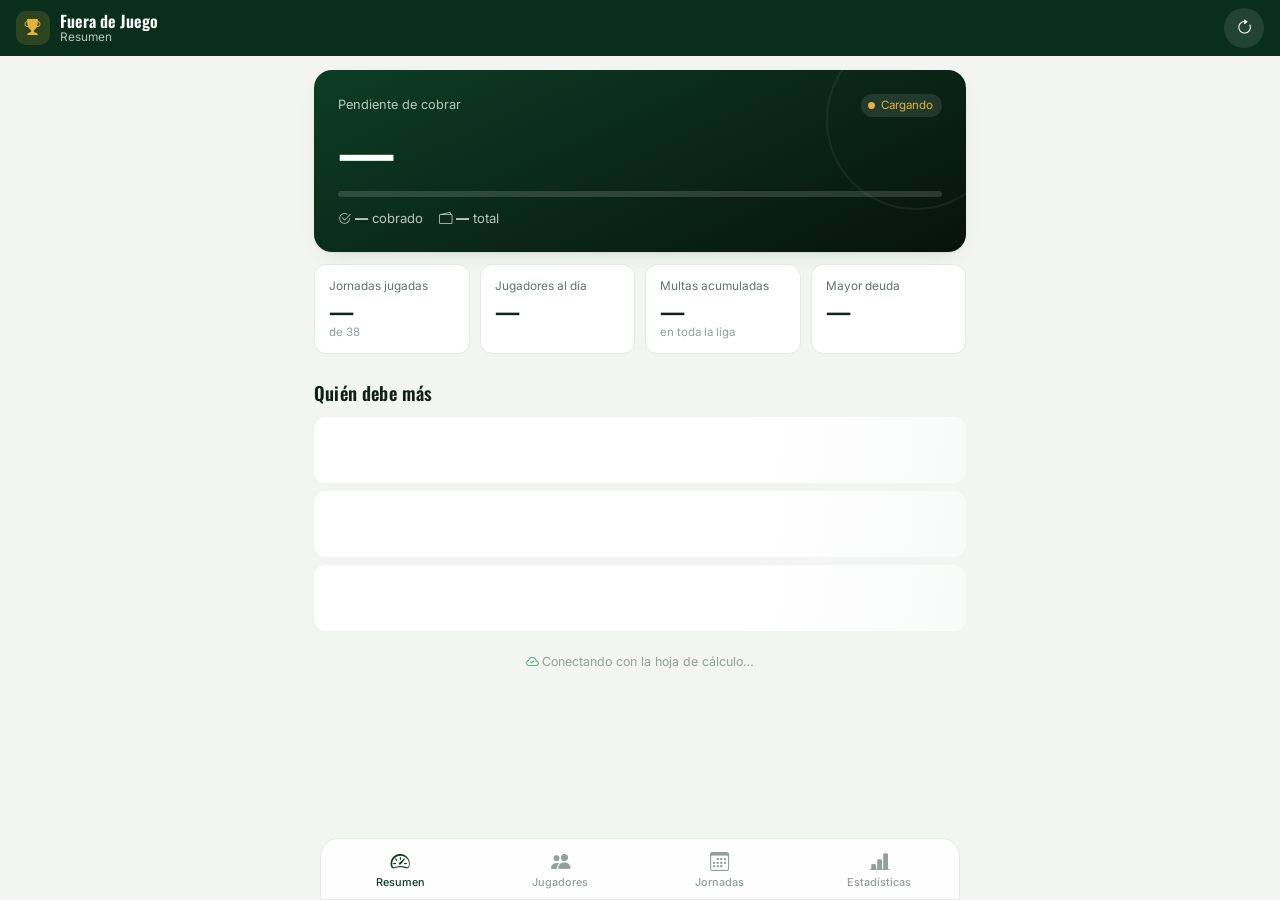
==== commit cbdb0edc: "Add files via upload" ====
--- a/index.html
+++ b/index.html
@@ -88,6 +88,9 @@
 
 <!-- ------------------- RESUMEN ------------------- -->
 <section class="vista vista-activa" id="vista-resumen" aria-label="Resumen">
+
+    <!-- Tablón de anuncios (se rellena desde script.js; oculto si no hay) -->
+    <section class="tablon" id="tablon" aria-label="Tablón de anuncios" hidden></section>
 
     <div class="marcador">
 
@@ -215,6 +218,48 @@
 
 </section>
 
+<!-- ------------------- ESTADÍSTICAS ------------------- -->
+<section class="vista" id="vista-estadisticas" aria-label="Estadísticas" hidden>
+
+    <div id="statsVacio" hidden></div>
+
+    <div id="statsContenido">
+
+        <h2 class="titulo-bloque titulo-primero">Clasificación acumulada</h2>
+
+        <p class="stats-nota">
+            Cada jornada suma tantos puntos como jugadores superas:
+            el 1.º se lleva el máximo y el último, 1 punto.
+        </p>
+
+        <div class="lista" id="listaClasificacion"></div>
+
+        <h2 class="titulo-bloque">Evolución</h2>
+
+        <div class="grafica" id="grafica">
+
+            <div class="grafica-cabecera">
+                <span>Puesto en la clasificación, jornada a jornada</span>
+            </div>
+
+            <div class="grafica-lienzo" id="graficaLienzo"></div>
+
+            <p class="grafica-lectura" id="graficaLectura" aria-live="polite"></p>
+
+            <div class="grafica-chips" id="graficaChips" role="group" aria-label="Jugadores a resaltar"></div>
+
+            <p class="grafica-ayuda">Toca o desliza sobre la gráfica para ver cada jornada. Elige hasta 4 jugadores.</p>
+
+        </div>
+
+        <h2 class="titulo-bloque">Más estadísticas</h2>
+
+        <div class="rejilla-datos rejilla-stats" id="statsExtra"></div>
+
+    </div>
+
+</section>
+
 </main>
 
 
@@ -239,6 +284,11 @@
         <span>Jornadas</span>
     </button>
 
+    <button type="button" class="tab" data-vista="estadisticas">
+        <i class="bi bi-bar-chart-line-fill"></i>
+        <span>Estadísticas</span>
+    </button>
+
 </nav>
 
 
--- a/style.css
+++ b/style.css
@@ -1109,6 +1109,54 @@
     font-variant-numeric: tabular-nums;
 }
 
+/* Multas dentro de la ficha del jugador */
+
+.sheet-subtitulo {
+    margin: 18px 0 8px;
+    font-size: 1rem;
+}
+
+.sheet-multas {
+    display: flex;
+    flex-direction: column;
+    gap: 8px;
+}
+
+.sheet-multa {
+    display: flex;
+    align-items: center;
+    gap: 10px;
+
+    padding: 10px 13px;
+    border-radius: var(--radio-s);
+    background: var(--superficie-2);
+    border: 1px solid var(--borde);
+
+    font-weight: 700;
+    font-variant-numeric: tabular-nums;
+}
+
+.sheet-multa-texto {
+    flex: 1;
+    min-width: 0;
+    display: flex;
+    flex-direction: column;
+}
+
+.sheet-multa-texto b {
+    font-weight: 600;
+    font-size: .88rem;
+    white-space: nowrap;
+    overflow: hidden;
+    text-overflow: ellipsis;
+}
+
+.sheet-multa-texto small {
+    font-weight: 400;
+    font-size: .72rem;
+    color: var(--texto-2);
+}
+
 /* =========================================================
    AVISO FLOTANTE
 ========================================================= */
@@ -1166,3 +1214,385 @@
         border-radius: 18px 18px 0 0;
     }
 }
+
+
+/* =========================================================
+   TABLÓN DE ANUNCIOS
+========================================================= */
+
+.tablon {
+    display: flex;
+    flex-direction: column;
+    gap: 8px;
+    margin-bottom: 14px;
+}
+
+.tablon-cabecera {
+    display: flex;
+    align-items: center;
+    gap: 8px;
+    margin: 2px 2px 0;
+    color: var(--texto-2);
+}
+
+.tablon-cabecera i {
+    color: var(--cesped);
+}
+
+.tablon-cabecera h2 {
+    margin: 0;
+    font-size: .82rem;
+    font-weight: 600;
+    text-transform: uppercase;
+    letter-spacing: .05em;
+}
+
+.anuncio {
+    display: flex;
+    align-items: flex-start;
+    gap: 11px;
+
+    padding: 12px 10px 12px 13px;
+    border-radius: var(--radio-s);
+    background: var(--superficie);
+    border: 1px solid var(--borde);
+    border-left: 4px solid var(--cesped);
+}
+
+.anuncio-importante { border-left-color: var(--alerta); background: var(--alerta-suave); }
+.anuncio-urgente    { border-left-color: var(--error);  background: var(--error-suave); }
+
+.anuncio-icono {
+    flex: none;
+    margin-top: 2px;
+    font-size: 1.05rem;
+    color: var(--cesped);
+}
+
+.anuncio-importante .anuncio-icono { color: var(--alerta); }
+.anuncio-urgente .anuncio-icono    { color: var(--error); }
+
+.anuncio-cuerpo {
+    flex: 1;
+    min-width: 0;
+}
+
+.anuncio-meta {
+    display: flex;
+    flex-wrap: wrap;
+    align-items: center;
+    gap: 4px 8px;
+
+    font-size: .68rem;
+    font-weight: 700;
+    letter-spacing: .04em;
+    text-transform: uppercase;
+    color: var(--texto-2);
+}
+
+.anuncio-fijado {
+    display: inline-flex;
+    align-items: center;
+    gap: 3px;
+}
+
+.anuncio-fecha {
+    margin-left: auto;
+    font-weight: 500;
+    letter-spacing: 0;
+    text-transform: none;
+    color: var(--texto-3);
+}
+
+.anuncio-titulo {
+    margin: 4px 0 0;
+    font-size: 1rem;
+    line-height: 1.25;
+    overflow-wrap: anywhere;
+}
+
+.anuncio-texto {
+    margin: 3px 0 0;
+    font-size: .9rem;
+    line-height: 1.45;
+    color: var(--texto);
+    white-space: pre-wrap;
+    overflow-wrap: anywhere;
+}
+
+.anuncio-cerrar {
+    flex: none;
+    width: 32px;
+    height: 32px;
+    margin: -4px -2px 0 0;
+
+    display: grid;
+    place-items: center;
+
+    border-radius: 50%;
+    color: var(--texto-3);
+    font-size: .85rem;
+}
+
+.anuncio-cerrar:active {
+    background: var(--superficie-2);
+    color: var(--texto);
+}
+
+.tablon-mas {
+    align-self: center;
+    display: inline-flex;
+    align-items: center;
+    gap: 6px;
+
+    min-height: 36px;
+    padding: 0 14px;
+    border-radius: 99px;
+
+    font-size: .8rem;
+    font-weight: 600;
+    color: var(--texto-2);
+    background: var(--superficie);
+    border: 1px solid var(--borde);
+}
+
+
+/* =========================================================
+   ESTADÍSTICAS
+========================================================= */
+
+:root {
+    --serie-1: #2a78d6;
+    --serie-2: #eb6834;
+    --serie-3: #1baf7a;
+    --serie-4: #6250d6;
+    --grafica-muda: #c4cec8;
+}
+
+@media (prefers-color-scheme: dark) {
+    :root {
+        --serie-1: #3987e5;
+        --serie-2: #d95926;
+        --serie-3: #199e70;
+        --serie-4: #9085e9;
+        --grafica-muda: #3a4b43;
+    }
+}
+
+.titulo-primero {
+    margin-top: 4px;
+}
+
+.stats-nota {
+    margin: -4px 0 10px;
+    font-size: .78rem;
+    color: var(--texto-3);
+}
+
+.fila-clasif {
+    cursor: default;
+}
+
+.puesto {
+    flex: none;
+    width: 26px;
+    height: 26px;
+
+    display: grid;
+    place-items: center;
+
+    border-radius: 50%;
+    font-family: var(--titular);
+    font-size: .88rem;
+    font-weight: 600;
+    background: var(--superficie-2);
+    color: var(--texto-2);
+}
+
+.puesto-1 { background: var(--oro); color: #3a2a00; }
+.puesto-2 { background: #cfd6d2; color: #2b3732; }
+.puesto-3 { background: #d9a77a; color: #3b2410; }
+
+.cambio {
+    display: inline-flex;
+    align-items: center;
+    justify-content: flex-end;
+    gap: 2px;
+    font-size: .7rem;
+    font-weight: 700;
+}
+
+.cambio-sube  { color: var(--exito); }
+.cambio-baja  { color: var(--error); }
+.cambio-igual { color: var(--texto-3); }
+
+/* Gráfica */
+
+.grafica {
+    padding: 14px 12px 12px;
+    border-radius: var(--radio-s);
+    background: var(--superficie);
+    border: 1px solid var(--borde);
+}
+
+.grafica-cabecera {
+    margin: 0 2px 8px;
+    font-size: .78rem;
+    color: var(--texto-2);
+}
+
+.grafica-lienzo {
+    width: 100%;
+    min-height: 230px;
+    touch-action: pan-y;
+    user-select: none;
+    -webkit-user-select: none;
+    -webkit-tap-highlight-color: transparent;
+}
+
+.grafica-lienzo svg {
+    display: block;
+    max-width: 100%;
+    overflow: visible;
+}
+
+.g-rejilla {
+    stroke: var(--borde);
+    stroke-width: 1;
+}
+
+.g-eje {
+    fill: var(--texto-3);
+    font-size: 11px;
+    font-family: inherit;
+    font-variant-numeric: tabular-nums;
+}
+
+.g-cursor {
+    stroke: var(--texto-3);
+    stroke-width: 1;
+    stroke-dasharray: 3 3;
+}
+
+.g-linea-muda,
+.g-linea {
+    fill: none;
+    stroke-linecap: round;
+    stroke-linejoin: round;
+}
+
+.g-linea-muda {
+    stroke: var(--grafica-muda);
+    stroke-width: 1.25;
+}
+
+.g-linea {
+    stroke-width: 2.5;
+}
+
+.g-punto {
+    stroke: var(--superficie);
+    stroke-width: 2;
+}
+
+.grafica-lectura {
+    display: flex;
+    flex-wrap: wrap;
+    gap: 4px 12px;
+    margin: 8px 2px 0;
+    font-size: .8rem;
+    color: var(--texto-2);
+}
+
+.lectura-jornada {
+    font-weight: 700;
+    color: var(--texto);
+}
+
+.lectura-item {
+    display: inline-flex;
+    align-items: center;
+    gap: 5px;
+    white-space: nowrap;
+}
+
+.lectura-item b {
+    color: var(--texto);
+}
+
+.grafica-punto {
+    flex: none;
+    width: 9px;
+    height: 9px;
+    border-radius: 50%;
+    background: var(--grafica-muda);
+}
+
+.grafica-chips {
+    display: flex;
+    flex-wrap: wrap;
+    gap: 6px;
+    margin-top: 12px;
+}
+
+.grafica-chip {
+    display: inline-flex;
+    align-items: center;
+    gap: 6px;
+
+    min-height: 34px;
+    padding: 0 12px;
+    border-radius: 99px;
+
+    font-size: .8rem;
+    font-weight: 500;
+    color: var(--texto-2);
+    background: var(--superficie-2);
+    border: 1px solid var(--borde);
+}
+
+.grafica-chip-on {
+    color: var(--texto);
+    font-weight: 600;
+    border-color: var(--texto-3);
+}
+
+.grafica-ayuda {
+    margin: 10px 2px 0;
+    font-size: .72rem;
+    color: var(--texto-3);
+}
+
+/* Tarjetas de estadísticas */
+
+.dato-stat .dato-etiqueta i {
+    color: var(--cesped);
+}
+
+.dato-valor-texto {
+    font-size: 1.15rem;
+    white-space: nowrap;
+    overflow: hidden;
+    text-overflow: ellipsis;
+}
+
+/* Cuatro pestañas en pantallas muy estrechas */
+@media (max-width: 359px) {
+    .tab { font-size: .62rem; }
+    .tab i { font-size: 1.1rem; }
+}
+
+@media (min-width: 600px) {
+    .rejilla-stats {
+        grid-template-columns: repeat(3, 1fr);
+    }
+
+    .anuncio {
+        padding: 14px 12px 14px 16px;
+    }
+}
+
+/* Evita que un texto largo ensanche la cuadrícula en pantallas estrechas */
+.rejilla-datos > * {
+    min-width: 0;
+}
